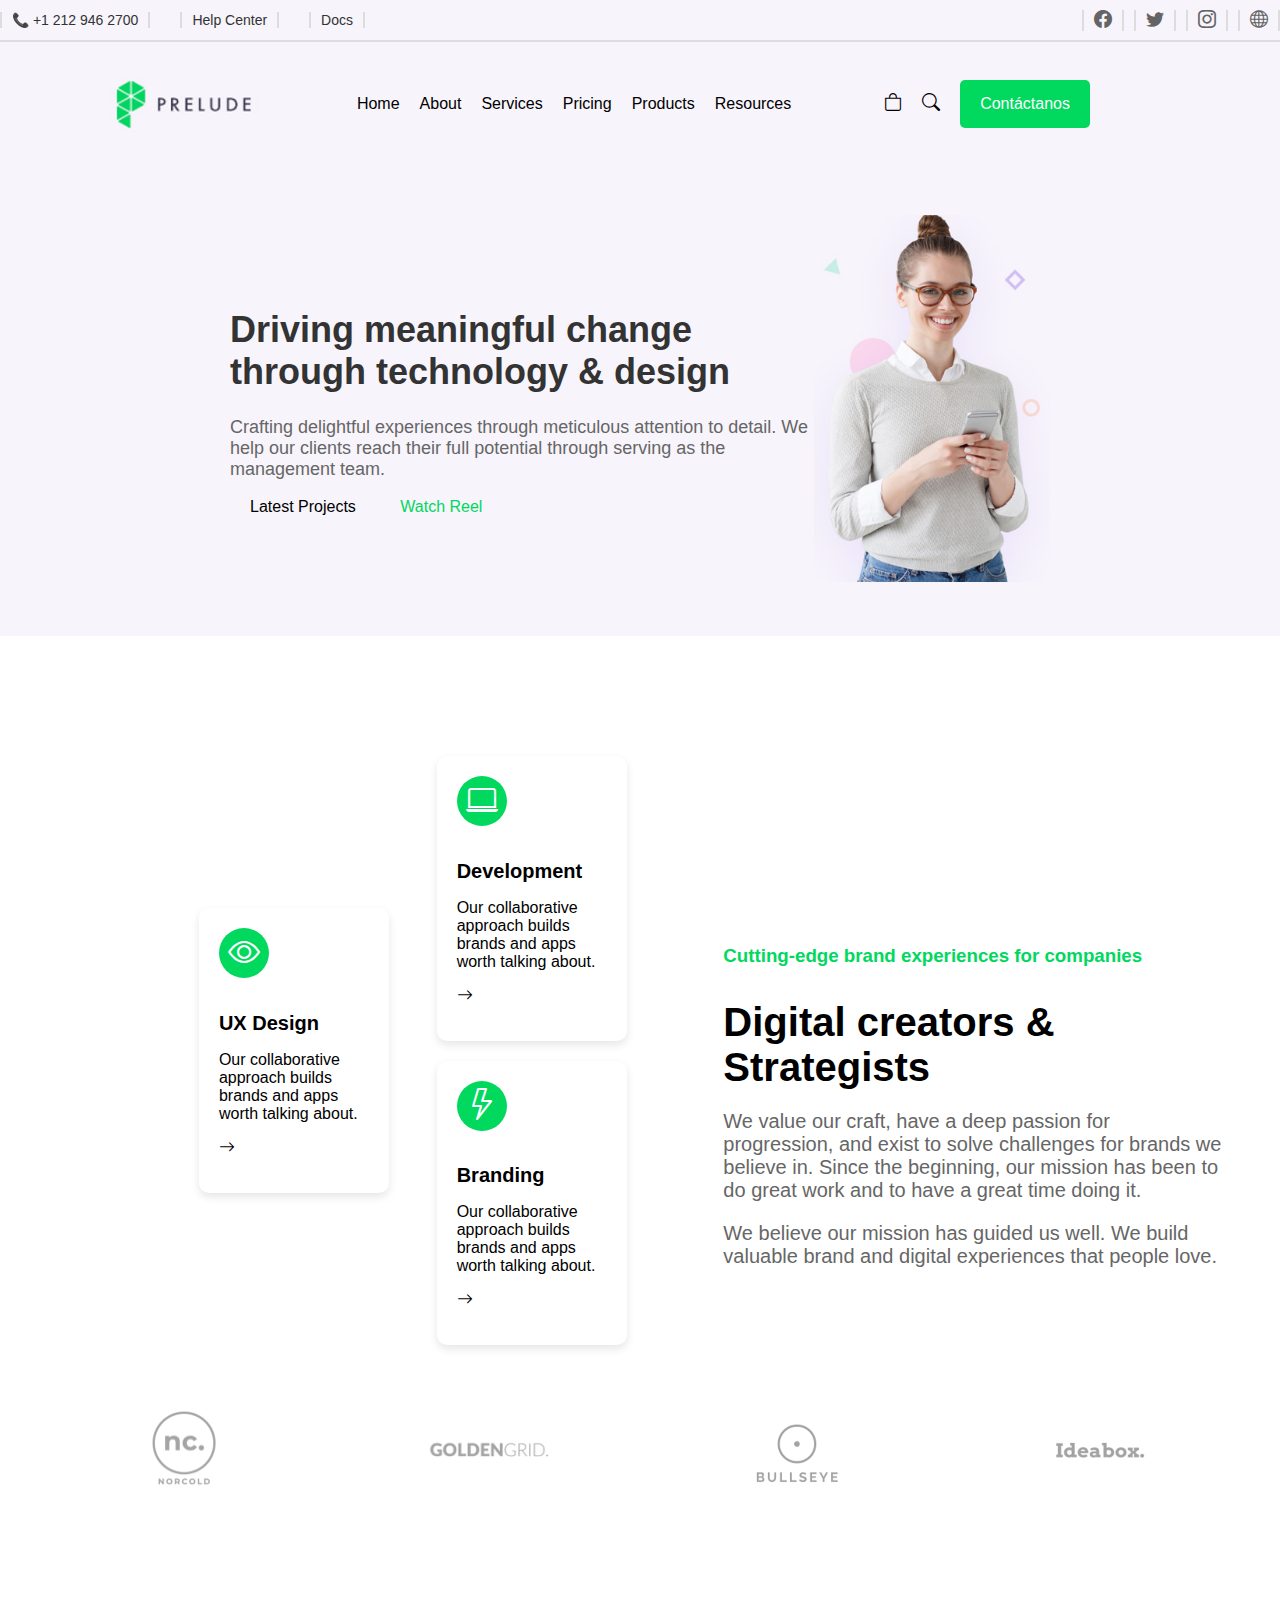
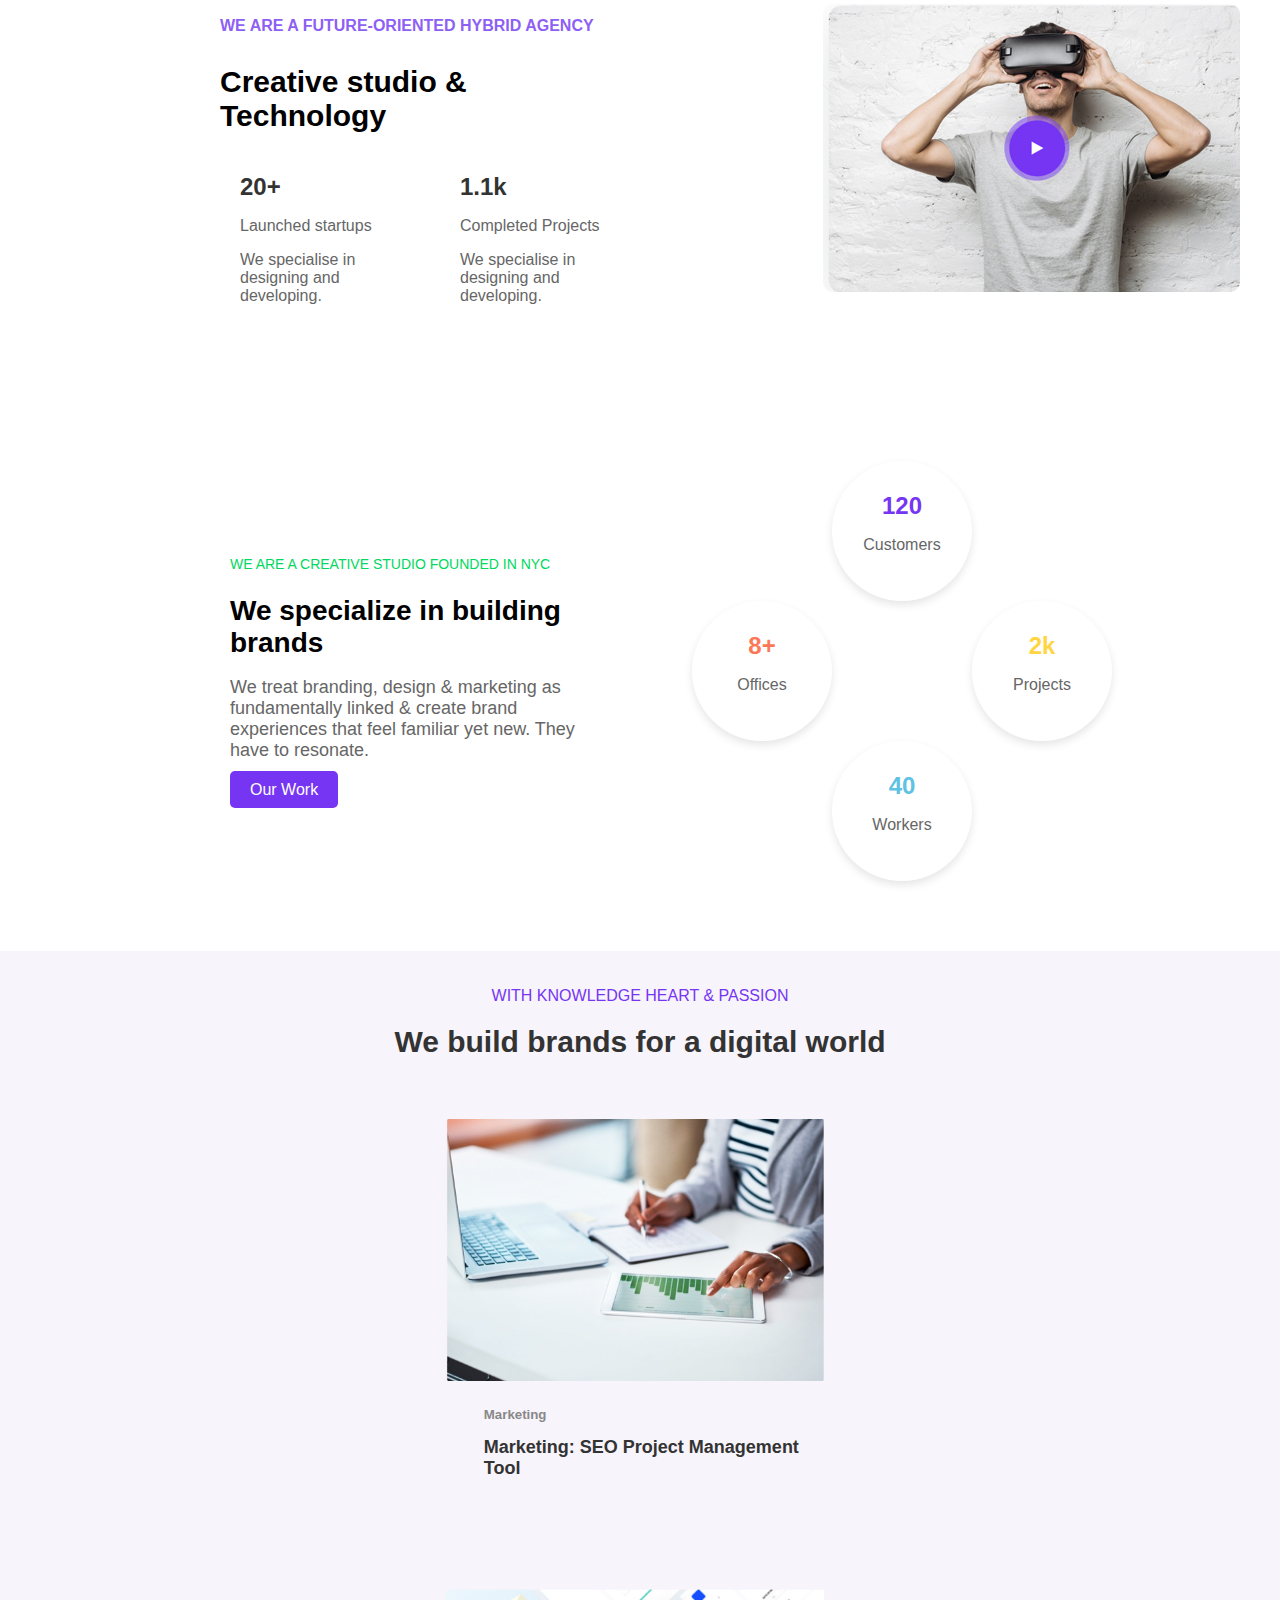
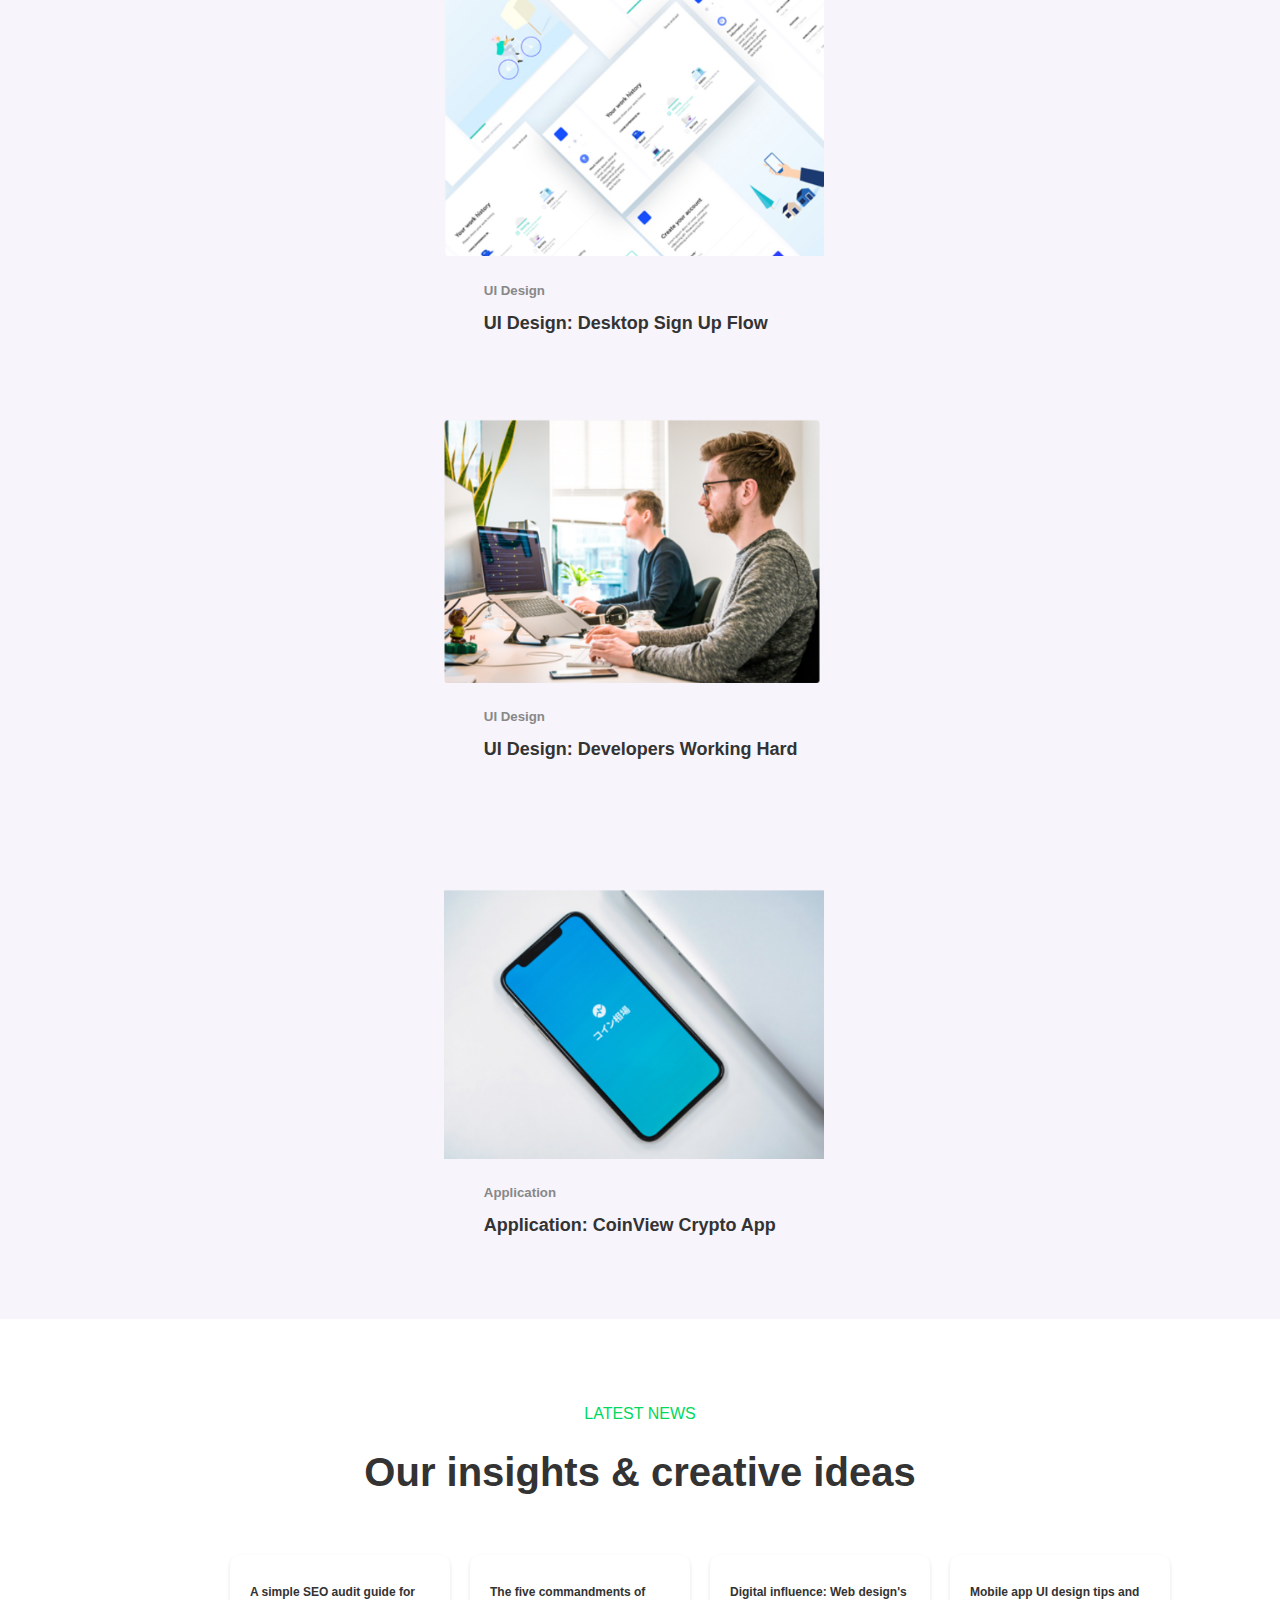
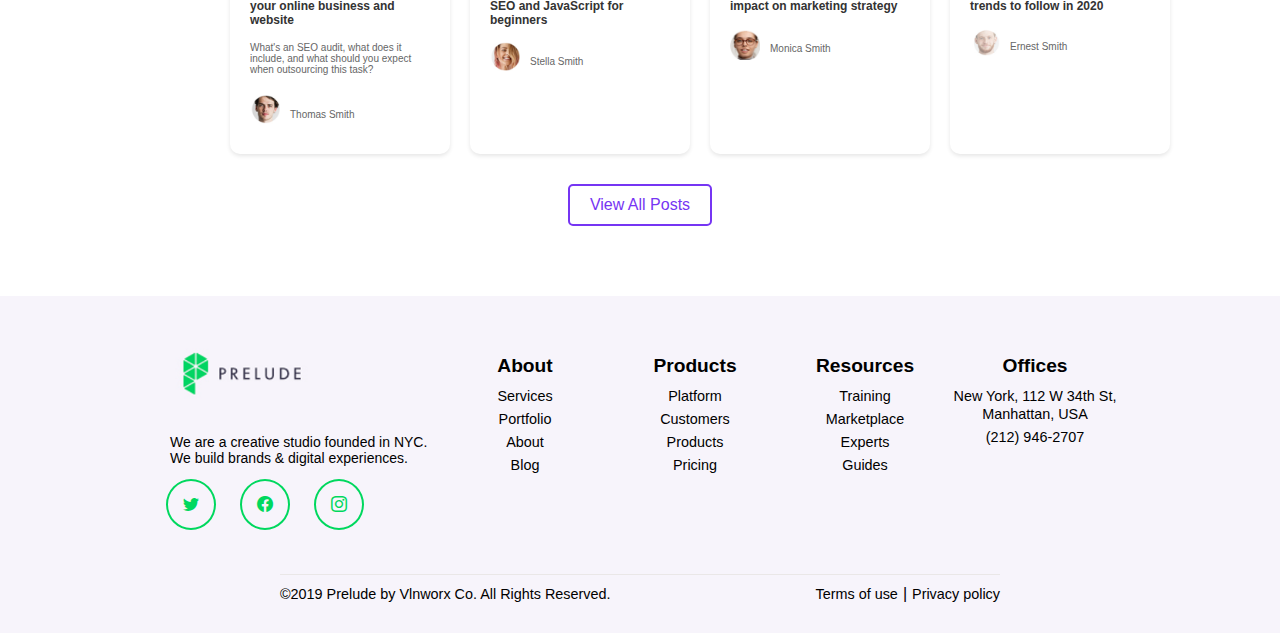
==== Proyecto/index.html @ 0340517c "nbv" ====
<!DOCTYPE html>
<html lang="en">
  <head>
    <meta charset="UTF-8" />
    <meta name="viewport" content="width=device-width, initial-scale=1.0" />
    <title>Document</title>
    <link
      rel="stylesheet"
      href="https://cdn.jsdelivr.net/npm/bootstrap-icons/font/bootstrap-icons.css"
    />
    <link rel="stylesheet" href="styles.css" />
  </head>
  <body>
    <header>
      <section class="top-bar">
        <nav class="contact-info">
          <p>📞 +1 212 946 2700</p>
          <a href="#help-center">Help Center</a>
          <a href="#docs">Docs</a>
        </nav>
        <nav class="social-icons">
          <i class="bi bi-facebook"></i>
          <i class="bi bi-twitter"></i>
          <i class="bi bi-instagram"></i>
          <i class="bi bi-globe"></i>
        </nav>
      </section>
      <div class="main-header">
        <div class="logo">
          <img src="image/logo.png" alt="Logotipo de la empresa" />
        </div>
        <nav>
          <ul>
            <li><a href="#inicio">Home</a></li>
            <li><a href="#sobre-nosotros">About</a></li>
            <li><a href="#servicios">Services</a></li>
            <li><a href="#precios">Pricing</a></li>
            <li><a href="#productos">Products</a></li>
            <li><a href="#recursos">Resources</a></li>
          </ul>
        </nav>
        <div class="extras">
          <i class="bi bi-list"></i>
          <i class="bi bi-bag"></i>
          <i class="bi bi-search"></i>
          <a href="#contacto" class="btn">Contáctanos</a>
        </div>
      </div>
    </header>
    <main>
      <section id="hero">
        <article class="hero-content">
          <h1>Driving meaningful change through technology & design</h1>
          <p>
            Crafting delightful experiences through meticulous attention to
            detail. We help our clients reach their full potential through
            serving as the management team.
          </p>
          <div class="hero-buttons">
            <a href="#latest-projects" class="btn">Latest Projects</a>
            <a href="#watch-reel" class="btn btn-green">Watch Reel</a>
          </div>
        </article>
        <div class="hero-image">
          <img src="image/chica.png" alt="Persona con smartphone" />
        </div>
      </section>

      <section id="services" class="services-section">
        <div class="services-grid">
          <article class="service-card">
            <div class="icon"><i class="bi bi-eye"></i></div>
            <h5>UX Design</h5>
            <p>
              Our collaborative approach builds brands and apps worth talking
              about.
            </p>
            <p><i class="bi bi-arrow-right"></i></p>
          </article>

          <article class="service-card">
            <div class="icon"><i class="bi bi-laptop"></i></div>
            <h5>Development</h5>
            <p>
              Our collaborative approach builds brands and apps worth talking
              about.
            </p>
            <p><i class="bi bi-arrow-right"></i></p>
          </article>

          <article class="service-card">
            <div class="icon"><i class="bi bi-lightning"></i></div>
            <h5>Branding</h5>
            <p>
              Our collaborative approach builds brands and apps worth talking
              about.
            </p>
            <p><i class="bi bi-arrow-right"></i></p>
          </article>

          <article class="services-description">
            <h3>Cutting-edge brand experiences for companies</h3>
            <h2>Digital creators & Strategists</h2>
            <p>
              We value our craft, have a deep passion for progression, and exist
              to solve challenges for brands we believe in. Since the beginning,
              our mission has been to do great work and to have a great time
              doing it.
            </p>
            <p>
              We believe our mission has guided us well. We build valuable brand
              and digital experiences that people love.
            </p>
          </article>
        </div>
      </section>

      <section id="sponsors-section">
        <div class="sponsors-grid">
          <figure>
            <img src="image/sponsor/sponsor1.png" alt="sponsor1" />
          </figure>
          <figure>
            <img src="image/sponsor/sponsor2.png" alt="sponsor2" />
          </figure>
          <figure>
            <img src="image/sponsor/sponsor3.png" alt="sponsor3" />
          </figure>
          <figure>
            <img src="image/sponsor/sponsor4.png" alt="sponsor4" />
          </figure>
        </div>
      </section>

      <section id="achievements">
        <div class="achievements-container">
          <div class="text-content">
            <h2>WE ARE A FUTURE-ORIENTED HYBRID AGENCY</h2>
            <h3>Creative studio & Technology</h3>
            <div class="stats">
              <div class="stat">
                <strong>20+</strong>
                <p>Launched startups</p>
                <p>We specialise in designing and developing.</p>
              </div>
              <div class="stat">
                <strong>1.1k</strong>
                <p>Completed Projects</p>
                <p>We specialise in designing and developing.</p>
              </div>
            </div>
          </div>
          <div class="image-content">
            <img
              src="image/personavr.png"
              alt="Persona con casco de realidad virtual"
            />
          </div>
        </div>
      </section>

      <section id="about">
        <div class="about-container">
          <div class="text-section">
            <p>WE ARE A CREATIVE STUDIO FOUNDED IN NYC</p>
            <h2>We specialize in building brands</h2>
            <p>
              We treat branding, design & marketing as fundamentally linked &
              create brand experiences that feel familiar yet new. They have to
              resonate.
            </p>
            <a href="#our-work" class="btn">Our Work</a>
          </div>
          <div class="stats-section">
            <div class="stat">
              <strong>120</strong>
              <p>Customers</p>
            </div>
            <div class="stat">
              <strong>8+</strong>
              <p>Offices</p>
            </div>
            <div class="stat">
              <strong>2k</strong>
              <p>Projects</p>
            </div>
            <div class="stat">
              <strong>40</strong>
              <p>Workers</p>
            </div>
          </div>
        </div>
      </section>

      <section id="digital-brands">
        <p>WITH KNOWLEDGE HEART & PASSION</p>
        <h1>We build brands for a digital world</h1>
        <div class="projects">
          <article class="project">
            <img
              src="image/dbrand/image1.png"
              alt="SEO Project Management Tool"
            />
            <h5>Marketing</h5>
            <h2>Marketing: SEO Project Management Tool</h2>
          </article>
          <article class="project">
            <img src="image/dbrand/image2.png" alt="Desktop Sign Up Flow" />
            <h5>UI Design</h5>
            <h2>UI Design: Desktop Sign Up Flow</h2>
          </article>
          <article class="project">
            <img src="image/dbrand/image3.png" alt="Developers Working Hard" />
            <h5>UI Design</h5>
            <h2>UI Design: Developers Working Hard</h2>
          </article>
          <article class="project">
            <img src="image/dbrand/image4.png" alt="CoinView Crypto App" />
            <h5>Application</h5>
            <h2>Application: CoinView Crypto App</h2>
          </article>
        </div>
      </section>

      <section id="insights">
        <p>LATEST NEWS</p>
        <h1>Our insights & creative ideas</h1>
        <div class="blog-posts">
          <div class="blog-post">
            <h2>
              A simple SEO audit guide for your online business and website
            </h2>
            <p>
              What's an SEO audit, what does it include, and what should you
              expect when outsourcing this task?
            </p>
            <div class="author-info">
              <img
                src="image/insights/image1.png"
                alt="Author Image"
                class="author-img"
              />
              <p>Thomas Smith</p>
            </div>
          </div>
          <div class="blog-post">
            <h2>The five commandments of SEO and JavaScript for beginners</h2>
            <div class="author-info">
              <img
                src="image/insights/image2.png"
                alt="Author Image"
                class="author-img"
              />
              <p>Stella Smith</p>
            </div>
          </div>
          <div class="blog-post">
            <h2>
              Digital influence: Web design's impact on marketing strategy
            </h2>
            <div class="author-info">
              <img
                src="image/insights/image3.png"
                alt="Author Image"
                class="author-img"
              />
              <p>Monica Smith</p>
            </div>
          </div>
          <div class="blog-post">
            <h2>Mobile app UI design tips and trends to follow in 2020</h2>
            <div class="author-info">
              <img
                src="image/insights/image4.png"
                alt="Author Image"
                class="author-img"
              />
              <p>Ernest Smith</p>
            </div>
          </div>
        </div>
        <a href="#all-posts" class="btn">View All Posts</a>
      </section>
    </main>

    <footer>
      <div class="footer-container">
        <div class="footer-logo">
          <img src="image/logo.png" alt="Logo" />
          <p>
            We are a creative studio founded in NYC. We build brands & digital
            experiences.
          </p>
          <div class="footer-social">
            <a href="#"><i class="bi bi-twitter"></i></a>
            <a href="#"><i class="bi bi-facebook"></i></a>
            <a href="#"><i class="bi bi-instagram"></i></a>
          </div>
        </div>
        <div class="footer-links">
          <div class="footer-column">
            <h3>About</h3>
            <ul>
              <li><a href="#">Services</a></li>
              <li><a href="#">Portfolio</a></li>
              <li><a href="#">About</a></li>
              <li><a href="#">Blog</a></li>
            </ul>
          </div>
          <div class="footer-column">
            <h3>Products</h3>
            <ul>
              <li><a href="#">Platform</a></li>
              <li><a href="#">Customers</a></li>
              <li><a href="#">Products</a></li>
              <li><a href="#">Pricing</a></li>
            </ul>
          </div>
          <div class="footer-column">
            <h3>Resources</h3>
            <ul>
              <li><a href="#">Training</a></li>
              <li><a href="#">Marketplace</a></li>
              <li><a href="#">Experts</a></li>
              <li><a href="#">Guides</a></li>
            </ul>
          </div>
          <div class="footer-column">
            <h3>Offices</h3>
            <ul>
              <li><a href="#">New York, 112 W 34th St, Manhattan, USA</a></li>
              <li><a href="tel:+12129462707">(212) 946-2707</a></li>
            </ul>
          </div>
        </div>
      </div>
      <div class="footer-note">
        <div class="footer-copyright">
          <p>©2019 Prelude by Vlnworx Co. All Rights Reserved.</p>
        </div>
        <div class="footer-links">
          <a href="#">Terms of use</a> | <a href="#">Privacy policy</a>
        </div>
      </div>
    </footer>
  </body>
</html>
---- Proyecto/styles.css ----
/* Ordenador */
@media only screen and (width >= 1062px) {
  body {
    font-family: Arial, sans-serif;
    margin: 0;
    padding: 0;
    box-sizing: border-box;
  }

  .top-bar {
    display: flex;
    justify-content: space-between;
    align-items: center;
    background-color: #f7f4fb;
    padding: 10px 0;
    border-bottom: 2px solid #ddd;
    height: 20px;
  }

  .top-bar .contact-info {
    display: flex;
    align-items: center;
    text-align: center;
    gap: 30px;
  }

  nav ul li a {
    color: black;
    text-decoration: none;
    font-size: 16px;
    transition: color 0.3s;
  }

  .footer-social a {
    margin: 0 10px;
    color: #00d85e;
    border-radius: 50%;
    border: #00d85e solid 2px;
    padding: 15px;
    width: 15px;
    height: 15px;
  }

  .footer-column ul li a {
    color: #000;
    text-decoration: none;
    font-size: 0.9rem;
    transition: color 0.3s;
  }

  nav ul li a:hover {
    color: #00d85e;
  }

  .hero-content p {
    font-size: 18px;
    color: #666;
  }

  .services-description p {
    font-size: 20px;
    color: #666;
    margin-bottom: 20px;
  }

  .project p {
    margin-top: 15px;
    font-size: 1rem;
    color: #666;
  }

  .footer-logo p {
    max-width: 300px;
    margin-left: 130px;
    font-size: 14px;
    text-align: left;
  }

  .footer-copyright p {
    margin: 0;
    font-size: 0.9rem;
  }

  .top-bar .contact-info p,
  .top-bar .contact-info a {
    font-size: 14px;
    color: #333;
    border-left: 2px solid #ddd;
    border-right: 2px solid #ddd;
    padding: 0 10px;
    text-decoration: none;
    margin: 0;
  }

  .top-bar nav.social-icons {
    display: flex;
    align-items: center;
    text-align: center;
  }

  .main-header .extras i {
    font-size: 18px;
    color: black;
    cursor: pointer;
    transition: color 0.3s;
  }

  .top-bar nav.social-icons i {
    margin-left: 10px;
    font-size: 18px;
    color: #656464;
    border-left: 2px solid #ddd;
    border-right: 2px solid #ddd;
    padding: 0 10px;
  }

  .hero-buttons .btn {
    color: black;
    padding: 10px 20px;
    text-decoration: none;
    background: none;
    border-radius: 5px;
  }

  .hero-buttons .btn:hover {
    background: none;
    color: #017b35;
  }

  .main-header {
    display: flex;
    justify-content: space-between;
    align-items: center;
    background-color: #f7f4fb;
    padding: 20px 10px;
  }

  .main-header .logo {
    flex-shrink: 0;
  }

  figure img {
    max-width: 50%;
    height: auto;
    border-radius: 10px;
  }

  .hero-image img {
    max-width: 100%;
    height: auto;
  }

  .project img {
    max-width: 100%;
    height: auto;
  }

  .blog-post img {
    max-width: 100%;
    height: auto;
    border-radius: 10px;
    margin-bottom: 10px;
  }

  .footer-logo img {
    max-width: 150px;
    margin-bottom: 10px;
  }

  .footer-social img {
    width: 30px;
    height: 30px;
  }

  .main-header .logo img {
    margin-left: 40%;
    max-width: 80%;
    min-width: 30%;
    height: auto;
    margin-right: 20px;
  }

  .main-header nav {
    flex: 1;
    display: flex;
    justify-content: center;
  }

  .footer-column ul {
    list-style: none;
    padding: 0;
    margin: 0;
  }

  .main-header nav ul {
    display: flex;
    list-style: none;
    gap: 20px;
  }

  .main-header .extras {
    display: flex;
    align-items: center;
    gap: 20px;
    margin-right: 180px;
  }

  .main-header .extras i:hover {
    color: #00d85e;
  }

  .main-header .extras i:nth-child(1) {
    display: none;
  }

  .main-header .extras .btn {
    background-color: #00d85e;
    color: white;
    text-decoration: none;
    padding: 15px 20px;
    border-radius: 5px;
    margin: auto;
    font-size: 16px;
    transition: background-color 0.3s;
  }

  .about-container .text-section .btn {
    background-color: #7635f3;
    color: white;
    padding: 10px 20px;
    margin-top: 100px;
    text-decoration: none;
    border-radius: 5px;
    transition: background-color 0.3s;
  }

  .main-header .extras .btn:hover {
    background-color: #017b35;
  }

  #hero {
    display: flex;
    justify-content: space-between;
    align-items: center;
    padding: 50px;
    background-color: #f7f4fb;
  }

  .hero-content {
    max-width: 50%;
    margin-left: 180px;
  }

  .hero-content h1 {
    font-size: 36px;
    color: #333;
  }

  .hero-buttons .btn-green {
    color: #00d85e;
  }

  .hero-image {
    max-width: 50%;
    min-width: 20%;
    text-align: center;
    margin-right: 180px;
  }

  .services-grid {
    display: grid;
    grid-template-columns: 1fr 1fr 1fr;
    grid-template-rows: auto auto;
    gap: 20px 10px;
    padding: 20px;
    margin-top: 100px;
  }

  .services-grid .service-card {
    background-color: white;
    padding: 20px;
    border-radius: 10px;
    box-shadow: 0 4px 8px rgb(0 0 0 / 10%);
    max-width: 150px;
    width: 100%;
    margin: auto;
  }

  .service-card .icon {
    width: 50px;
    height: 50px;
    font-size: 2em;
    margin-bottom: 15px;
    color: #fff;
    background-color: #00d85e;
    border-radius: 50%;
    display: flex;
    justify-content: center;
    align-items: center;
  }

  .service-card:nth-child(1) {
    grid-column: 1;
    grid-row: 1 / 3;
    align-self: center;
    margin-left: 44%;
  }

  .service-card:nth-child(2) {
    grid-column: 2;
    grid-row: 1;
    margin-right: 60%;
  }

  .service-card:nth-child(3) {
    grid-column: 2;
    grid-row: 2;
    margin-right: 60%;
  }

  .service-card h5 {
    font-size: 20px;
    margin-bottom: 10px;
  }

  .services-description {
    grid-column: 3;
    grid-row: 1 / 3;
    padding: 20px;
    background-color: #fff;
    max-width: 500px;
    margin-top: 150px;
    margin-left: -150px;
  }

  .services-description h2,
  .services-description h3 {
    margin-bottom: 20px;
  }

  .services-description h3 {
    color: #00d85e;
  }

  .services-description h2 {
    font-size: 40px;
  }

  .sponsors-section {
    background-color: #f7f4fb;
    padding: 50px 0;
  }

  .sponsors-grid {
    display: grid;
    grid-template-columns: 1fr 1fr 1fr 1fr;
    gap: 20px;
    place-items: center center;
    padding: 20px;
    max-width: 1200px;
    margin: 0 auto;
  }

  figure {
    text-align: center;
    margin: 20px auto;
  }

  #achievements {
    padding: 50px 20px;
    background-color: #fff;
    border-radius: 10px;
    margin: 20px 0;
  }

  .achievements-container {
    display: flex;
    justify-content: space-between;
    max-width: 1200px;
    margin: 0 auto;
  }

  .achievements-container .text-content {
    max-width: 35%;
    margin-left: 180px;
  }

  .project h2 {
    font-size: 18px;
    text-align: left;
    margin-bottom: 15px;
    color: #333;
    margin-left: 40px;
  }

  .blog-post h2 {
    font-size: 12px;
    margin-bottom: 5px;
    text-align: left;
    color: #333;
  }

  .achievements-container .text-content h2 {
    font-size: 16px;
    color: #8e5ff4;
    margin-bottom: 10px;
  }

  .footer-column h3 {
    margin-bottom: 10px;
    font-size: 1.2rem;
  }

  .achievements-container .text-content h3 {
    font-size: 30px;
    color: #000;
    margin-bottom: 20px;
  }

  .achievements-container .stats {
    display: flex;
    gap: 20px;
  }

  .achievements-container .stat {
    padding: 20px;
    border-radius: 10px;
  }

  .achievements-container .stat strong {
    display: block;
    font-size: 24px;
    color: #333;
    margin-bottom: 10px;
  }

  .achievements-container .stat p {
    font-size: 16px;
    color: #666;
  }

  .achievements-container .image-content {
    max-width: 40%;
  }

  .achievements-container .image-content img {
    width: 100%;
    height: auto;
    border-radius: 10px;
  }

  .about-container {
    display: flex;
    justify-content: space-between;
    align-items: center;
    padding: 50px;
    background-color: #fff;
    max-width: 1200px;
    margin: 20px auto;
  }

  .about-container .text-section {
    max-width: 360px;
    margin-left: 180px;
  }

  .about-container .text-section h2 {
    font-size: 28px;
    margin-bottom: 10px;
  }

  .about-container .text-section p {
    font-size: 18px;
    color: #666;
    margin-bottom: 20px;
  }

  .about-container .stat p {
    font-size: 16px;
    color: #666;
  }

  .about-container .text-section p:first-child {
    font-size: 14px;
    color: #00d85e;
  }

  .about-container .text-section .btn:hover {
    background-color: #017b35;
  }

  .about-container .stats-section {
    display: grid;
    grid-template-columns: 1fr 1fr 1fr;
    grid-template-rows: auto auto auto;
    margin-right: 10%;
  }

  .about-container .stat {
    text-align: center;
    border-radius: 50%;
    box-shadow: 0 4px 8px rgb(0 0 0 / 10%);
    padding: 20px;
    width: 100px;
    height: 100px;
    display: flex;
    flex-direction: column;
    justify-content: center;
    align-items: center;
    margin: auto;
    background-color: white;
  }

  .about-container .stat strong {
    display: block;
    font-size: 24px;
  }

  .about-container .stats-section .stat:nth-child(1) {
    grid-column: 2;
    grid-row: 1;
    align-self: center;
  }

  .about-container .stats-section .stat:nth-child(1) strong {
    color: #7635f3;
  }

  .about-container .stats-section .stat:nth-child(2) {
    grid-column: 1;
    grid-row: 2;
    align-self: center;
  }

  .about-container .stats-section .stat:nth-child(2) strong {
    color: #fe7757;
  }

  .about-container .stats-section .stat:nth-child(3) {
    grid-column: 3;
    grid-row: 2;
    align-self: center;
  }

  .about-container .stats-section .stat:nth-child(3) strong {
    color: #ffd541;
  }

  .about-container .stats-section .stat:nth-child(4) {
    grid-column: 2;
    grid-row: 3;
    align-self: center;
  }

  .about-container .stats-section .stat:nth-child(4) strong {
    color: #5ec2e4;
  }

  #digital-brands {
    padding: 20px;
    background-color: #f7f4fb;
    text-align: center;
  }

  #digital-brands p {
    color: #7635f3;
    margin-bottom: 10px;
    text-align: center;
  }

  #digital-brands h1 {
    text-align: center;
    font-size: 30px;
    margin-bottom: 40px;
    color: #333;
  }

  .projects {
    display: flex;
    flex-wrap: wrap;
    justify-content: center;
    margin-left: 16%;
    margin-right: 17%;
  }

  .project {
    width: 380px;
    height: 380px;
    max-width: 500px;
    text-align: center;
    padding: 20px;
    border-radius: 10px;
    margin-bottom: 10px;
  }

  .project:nth-child(even) {
    margin-top: 40px;
  }

  .project h5 {
    margin-bottom: 15px;
    color: #888;
    text-align: left;
    margin-left: 40px;
  }

  #insights {
    max-width: 1200px;
    margin: 50px auto;
    padding: 20px;
    background-color: #fff;
    text-align: center;
  }

  #insights h1 {
    text-align: center;
    font-size: 2.5rem;
    margin-bottom: 40px;
    color: #333;
  }

  #insights p {
    text-align: center;
    color: #00d85e;
  }

  #insights .blog-posts {
    display: flex;
    flex-flow: row nowrap;
    justify-content: center;
    margin-left: 120px;
  }

  .blog-post {
    display: flex;
    flex-direction: column;
    align-items: center;
    width: 180px;
    height: auto;
    margin: 20px 10px 10px;
    padding: 20px;
    border-radius: 10px;
    box-shadow: 0 2px 4px rgb(0 0 0 / 10%);
  }

  .author-info {
    display: flex;
    align-items: center;
    margin-top: 10px;
    width: 100%;
  }

  .author-img {
    width: 30px;
    height: 30px;
    border-radius: 50%;
    margin-right: 10px;
  }

  #insights .blog-posts .blog-post p {
    font-size: 10px;
    text-align: left;
    color: #666;
  }

  #insights .btn {
    display: inline-block;
    margin-top: 20px;
    padding: 10px 20px;
    background-color: white;
    border: #7635f3 solid 2px;
    color: #7635f3;
    text-decoration: none;
    border-radius: 5px;
    transition: background-color 0.3s;
  }

  #insights .btn:hover {
    background-color: #5217d2;
    color: #fff;
  }

  footer {
    background-color: #f7f4fb;
    padding: 20px 0;
    color: #000;
  }

  .footer-container {
    display: flex;
    flex-wrap: wrap;
    justify-content: space-around;
    max-width: 1200px;
    margin: 0 auto;
    padding: 20px;
  }

  .footer-logo {
    flex: 1;
    text-align: center;
    margin-bottom: 20px;
  }

  .footer-social {
    text-align: center;
    margin-bottom: 20px;
    margin-top: 30px;
    margin-left: 50px;
  }

  .footer-social a:hover {
    color: #fff;
    background-color: #00d85e;
    border: #00d85e solid 2px;
  }

  .footer-container .footer-links {
    display: flex;
    justify-content: space-around;
    flex: 2;
    margin-bottom: 20px;
  }

  .footer-column {
    flex: 1;
    text-align: center;
  }

  .footer-column ul li {
    margin-bottom: 5px;
  }

  .footer-note .footer-links a {
    color: #000;
    text-decoration: none;
    font-size: 0.9rem;
    transition: color 0.3s;
  }

  .footer-column ul li a:hover {
    color: #00d85e;
  }

  .footer-column:nth-child(4) {
    margin-right: 120px;
  }

  .footer-note {
    display: flex;
    justify-content: space-between;
    margin-left: 280px;
    margin-right: 280px;
    align-items: center;
    padding: 10px 0;
    border-top: 1px solid #eae7e7;
    max-width: 1200px;
  }

  .footer-copyright {
    text-align: left;
  }

  .footer-note .footer-links {
    display: flex;
    align-items: center;
    text-align: right;
    gap: 5px;
    margin: 0;
    padding: 0;
  }

  .footer-note .footer-links a:hover {
    color: #ccc;
  }
}

/* Tablets */
@media only screen and (width >= 768px) and (width <= 1062px) {
  body {
    font-family: Arial, sans-serif;
    margin: 0;
    padding: 0;
    box-sizing: border-box;
  }

  .top-bar {
    display: flex;
    justify-content: space-between;
    align-items: center;
    background-color: #f7f4fb;
    padding: 10px 0;
    border-bottom: 2px solid #ddd;
    width: 100%;
    box-sizing: border-box;
    margin: 0;
  }

  .top-bar .contact-info {
    display: flex;
    align-items: center;
    text-align: center;
    gap: 10px;
  }

  nav ul li a {
    color: black;
    text-decoration: none;
    font-size: 16px;
    transition: color 0.3s;
  }

  .footer-social a {
    margin: 0 10px;
    color: #00d85e;
    border-radius: 50%;
    border: #00d85e solid 2px;
    padding: 15px;
    width: 15px;
    height: 15px;
  }

  .footer-column ul li a {
    color: #000;
    text-decoration: none;
    font-size: 0.9rem;
    transition: color 0.3s;
  }

  nav ul li a:hover {
    color: #00d85e;
  }

  .hero-content p {
    font-size: 13px;
    color: #666;
  }

  .services-description p {
    font-size: 18px;
    color: #666;
    margin-bottom: 20px;
  }

  .project p {
    margin-top: 15px;
    font-size: 1rem;
    color: #666;
  }

  .footer-logo p {
    font-size: 14px;
    text-align: center;
    max-width: 300px;
    margin-left: 34%;
    margin-bottom: 10px;
  }

  .footer-copyright p {
    margin: 0;
    font-size: 0.9rem;
  }

  .top-bar .contact-info p,
  .top-bar .contact-info a {
    font-size: 14px;
    color: #333;
    border-left: 2px solid #ddd;
    border-right: 2px solid #ddd;
    padding: 0 10px;
    text-decoration: none;
    margin: 0;
  }

  .top-bar nav.social-icons {
    display: flex;
    align-items: center;
    text-align: center;
  }

  .main-header .extras i {
    font-size: 18px;
    color: black;
    cursor: pointer;
    transition: color 0.3s;
  }

  .top-bar nav.social-icons i {
    margin-left: 3%;
    font-size: 18px;
    color: #656464;
    border-left: 2px solid #ddd;
    border-right: 2px solid #ddd;
    padding: 0 10px;
  }

  .hero-buttons .btn {
    color: black;
    font-size: 14px;
    padding: 10px 20px;
    text-decoration: none;
    background: none;
    border-radius: 5px;
  }

  .hero-buttons .btn:hover {
    background: none;
    color: #017b35;
  }

  .main-header {
    display: flex;
    justify-content: space-around;
    align-items: center;
    background-color: #f7f4fb;
    padding: 20px 10px;
    box-sizing: border-box;
    margin: 0;
    position: relative;
  }

  .main-header .logo {
    visibility: hidden;
    display: none;
  }

  nav {
    flex: 1;
    display: flex;
    justify-content: center;
  }

  nav ul {
    display: flex;
    list-style: none;
    gap: 20px;
  }

  .main-header .extras {
    display: flex;
    align-items: center;
    gap: 20px;
    margin-right: 180px;
    margin-left: 20px;
  }

  .main-header .extras i:hover {
    color: #00d85e;
  }

  .main-header .extras i:nth-child(1) {
    display: none;
  }

  .main-header .extras .btn {
    background-color: #00d85e;
    color: white;
    text-decoration: none;
    padding: 15px 20px;
    border-radius: 5px;
    margin: auto;
    font-size: 16px;
    transition: background-color 0.3s;
  }

  .about-container .text-section .btn {
    background-color: #7635f3;
    color: white;
    padding: 10px 20px;
    margin-top: 100px;
    text-decoration: none;
    border-radius: 5px;
    transition: background-color 0.3s;
  }

  .main-header .extras .btn:hover {
    background-color: #017b35;
  }

  #hero {
    display: flex;
    justify-content: space-between;
    align-items: center;
    padding-top: 10%;
    padding-bottom: 10%;
    background-color: #f7f4fb;
    height: 100%;
  }

  .hero-content {
    max-width: 50%;
    width: 100vw;
    margin-left: 11%;
    box-sizing: border-box;
    position: relative;
  }

  .hero-content h1 {
    font-size: 30px;
    color: #333;
  }

  .hero-buttons .btn-green {
    color: #00d85e;
  }

  .hero-image {
    max-width: 50%;
    min-width: 30%;
    text-align: center;
    margin-right: 120px;
  }

  figure img {
    max-width: 50%;
    height: auto;
    border-radius: 10px;
  }

  .hero-image img {
    max-width: 80%;
    height: auto;
    display: block;
  }

  .services-grid {
    display: grid;
    grid-template-areas:
      "description description description"
      "card1 card2 card3";
    align-items: center;
    padding: 20px;
    margin-top: 100px;
    flex-flow: row wrap;
    gap: 20px;
  }

  .service-card:nth-child(1) {
    grid-area: card1;
  }

  .service-card:nth-child(2) {
    grid-area: card2;
  }

  .service-card:nth-child(3) {
    grid-area: card3;
  }

  .services-grid .service-card {
    background-color: white;
    padding: 20px;
    border-radius: 10px;
    box-shadow: 0 4px 8px rgb(0 0 0 / 10%);
    max-width: 180px;
    width: 100%;
    margin: auto;
  }

  .service-card .icon {
    width: 50px;
    height: 50px;
    font-size: 2em;
    margin-bottom: 15px;
    color: #fff;
    background-color: #00d85e;
    border-radius: 50%;
    display: flex;
    justify-content: center;
    align-items: center;
  }

  .service-card h5 {
    font-size: 20px;
    margin-bottom: 10px;
  }

  .services-description {
    grid-area: description;
    padding: 20px;
    background-color: #fff;
    max-width: 500px;
    margin-left: 16%;
    margin-bottom: 2%;
  }

  .services-description h2,
  .services-description h3 {
    margin-bottom: 20px;
  }

  .services-description h3 {
    color: #00d85e;
  }

  .services-description h2 {
    font-size: 40px;
  }

  .sponsors-section {
    background-color: #f7f4fb;
    padding: 50px 0;
  }

  .sponsors-grid {
    display: grid;
    grid-template-columns: 1fr 1fr 1fr 1fr;
    gap: 20px;
    place-items: center center;
    padding: 20px;
    max-width: 1200px;
    margin: 0 auto;
  }

  figure {
    text-align: center;
    margin: 20px auto;
  }

  #achievements {
    padding: 50px 20px;
    background-color: #fff;
    border-radius: 10px;
    margin: 20px 0;
  }

  .achievements-container {
    display: flex;
    flex-direction: column;
    justify-content: center;
    align-items: center;
    max-width: 1200px;
    margin: 0 auto;
  }

  .achievements-container .text-content {
    max-width: 45%;
  }

  .project h2 {
    font-size: 18px;
    text-align: left;
    margin-bottom: 15px;
    color: #333;
    margin-left: 30px;
  }

  .blog-post h2 {
    font-size: 12px;
    margin-bottom: 5px;
    text-align: left;
    color: #333;
  }

  .achievements-container .text-content h2 {
    font-size: 16px;
    color: #8e5ff4;
    margin-bottom: 10px;
  }

  .footer-column h3 {
    margin-bottom: 10px;
    font-size: 1.2rem;
  }

  .achievements-container .text-content h3 {
    font-size: 30px;
    color: #000;
    margin-bottom: 20px;
  }

  .achievements-container .stats {
    display: flex;
    gap: 20px;
  }

  .achievements-container .stat {
    padding: 20px;
    border-radius: 10px;
  }

  .achievements-container .stat strong {
    display: block;
    font-size: 24px;
    color: #333;
    margin-bottom: 10px;
  }

  .achievements-container .stat p {
    font-size: 16px;
    color: #666;
  }

  .achievements-container .image-content {
    max-width: 40%;
  }

  .project img {
    max-width: 100%;
    height: auto;
  }

  .blog-post img {
    max-width: 100%;
    height: auto;
    border-radius: 10px;
    margin-bottom: 10px;
  }

  .footer-logo img {
    max-width: 350px;
  }

  .footer-social img {
    width: 30px;
    height: 30px;
  }

  .achievements-container .image-content img {
    width: 100%;
    height: auto;
    border-radius: 10px;
  }

  .about-container {
    display: flex;
    justify-content: space-between;
    align-items: center;
    flex-direction: column;
    padding: 50px 0 0 50px;
    background-color: #fff;
    max-width: 1200px;
    margin: 20px auto;
    text-align: center;
  }

  .about-container .text-section {
    max-width: 450px;
  }

  .about-container .text-section h2 {
    font-size: 28px;
    margin-bottom: 10px;
  }

  .about-container .text-section p {
    font-size: 18px;
    color: #666;
    margin-bottom: 20px;
  }

  .about-container .stat p {
    font-size: 16px;
    color: #666;
  }

  .about-container .text-section p:first-child {
    font-size: 14px;
    color: #00d85e;
  }

  .about-container .text-section .btn:hover {
    background-color: #017b35;
  }

  .about-container .stats-section {
    display: grid;
    grid-template-columns: 1fr 1fr 1fr;
    grid-template-rows: auto auto auto;
    margin-top: 50px;
  }

  .about-container .stat {
    text-align: center;
    border-radius: 50%;
    box-shadow: 0 4px 8px rgb(0 0 0 / 10%);
    padding: 20px;
    width: 100px;
    height: 100px;
    display: flex;
    flex-direction: column;
    justify-content: center;
    align-items: center;
    margin: auto;
    background-color: white;
  }

  .about-container .stat strong {
    display: block;
    font-size: 24px;
  }

  .about-container .stats-section .stat:nth-child(1) {
    grid-column: 2;
    grid-row: 1;
    align-self: center;
  }

  .about-container .stats-section .stat:nth-child(1) strong {
    color: #7635f3;
  }

  .about-container .stats-section .stat:nth-child(2) {
    grid-column: 1;
    grid-row: 2;
    align-self: center;
  }

  .about-container .stats-section .stat:nth-child(2) strong {
    color: #fe7757;
  }

  .about-container .stats-section .stat:nth-child(3) {
    grid-column: 3;
    grid-row: 2;
    align-self: center;
  }

  .about-container .stats-section .stat:nth-child(3) strong {
    color: #ffd541;
  }

  .about-container .stats-section .stat:nth-child(4) {
    grid-column: 2;
    grid-row: 3;
    align-self: center;
  }

  .about-container .stats-section .stat:nth-child(4) strong {
    color: #5ec2e4;
  }

  #digital-brands {
    padding: 20px;
    background-color: #f7f4fb;
    text-align: center;
  }

  #digital-brands p {
    color: #7635f3;
    text-align: center;
  }

  #digital-brands h1 {
    font-size: 30px;
    color: #333;
    text-align: center;
  }

  .projects {
    display: flex;
    flex-wrap: wrap;
    justify-content: center;
  }

  .project {
    width: 380px;
    height: 380px;
    max-width: 500px;
    text-align: center;
    padding: 10px;
    border-radius: 10px;
    margin-bottom: 10px;
  }

  .project:nth-child(even) {
    margin-top: 40px;
  }

  .project h5 {
    margin-bottom: 15px;
    color: #888;
    text-align: left;
    margin-left: 20px;
  }

  #insights {
    max-width: 1200px;
    margin: 50px auto;
    padding: 20px;
    background-color: #fff;
    text-align: center;
  }

  #insights h1 {
    text-align: center;
    font-size: 2.5rem;
    margin-bottom: 40px;
    color: #333;
  }

  #insights p {
    text-align: center;
    color: #00d85e;
  }

  #insights .blog-posts {
    display: flex;
    flex-flow: row wrap;
    justify-content: center;
  }

  .blog-post {
    display: flex;
    flex-direction: column;
    align-items: center;
    width: 180px;
    height: auto;
    margin: 20px 10px 10px;
    padding: 20px;
    border-radius: 10px;
    box-shadow: 0 2px 4px rgb(0 0 0 / 10%);
  }

  .author-info {
    display: flex;
    align-items: center;
    margin-top: 10px;
    width: 100%;
  }

  .author-img {
    width: 30px;
    height: 30px;
    border-radius: 50%;
    margin-right: 10px;
  }

  #insights .blog-posts .blog-post p {
    font-size: 10px;
    text-align: left;
    color: #666;
  }

  #insights .btn {
    display: inline-block;
    margin-top: 20px;
    padding: 10px 20px;
    background-color: white;
    border: #7635f3 solid 2px;
    color: #7635f3;
    text-decoration: none;
    border-radius: 5px;
    transition: background-color 0.3s;
  }

  #insights .btn:hover {
    background-color: #5217d2;
    color: #fff;
  }

  footer {
    background-color: #f7f4fb;
    padding: 20px 0;
    color: #000;
  }

  .footer-container {
    display: flex;
    flex-flow: column wrap;
    justify-content: space-around;
    justify-content: center;
    max-width: 1200px;
    margin: 0 auto;
    padding: 20px;
  }

  .footer-logo {
    flex: 1;
    text-align: center;
    margin-bottom: 20px;
  }

  .footer-social {
    text-align: center;
    margin-bottom: 20px;
    margin-top: 30px;
  }

  .footer-social a:hover {
    color: #fff;
    background-color: #00d85e;
    border: #00d85e solid 2px;
  }

  .footer-container .footer-links {
    display: flex;
    justify-content: space-around;
    flex: 2;
    margin-bottom: 20px;
    margin-left: 19%;
  }

  .footer-column {
    flex: 1;
    text-align: center;
  }

  .footer-column ul {
    list-style: none;
    padding: 0;
    margin: 0;
  }

  .footer-column ul li {
    margin-bottom: 5px;
  }

  .footer-note .footer-links a {
    color: #000;
    text-decoration: none;
    font-size: 0.9rem;
    transition: color 0.3s;
  }

  .footer-column ul li a:hover {
    color: #00d85e;
  }

  .footer-column:nth-child(4) {
    margin-right: 120px;
  }

  .footer-note {
    display: flex;
    justify-content: space-between;
    margin-left: 110px;
    margin-right: 110px;
    align-items: center;
    padding: 10px 0;
    border-top: 1px solid #eae7e7;
    max-width: 1200px;
  }

  .footer-copyright {
    text-align: left;
  }

  .footer-note .footer-links {
    display: flex;
    align-items: center;
    text-align: right;
    gap: 5px;
    margin: 0;
    padding: 0;
  }

  .footer-note .footer-links a:hover {
    color: #ccc;
  }
}

/* Móvil */
@media only screen and (width >= 661px) and (width <= 768px) {
  body {
    font-family: Arial, sans-serif;
    margin: 0;
    padding: 0;
    box-sizing: border-box;
  }

  .top-bar {
    display: flex;
    justify-content: space-between;
    align-items: center;
    background-color: #f7f4fb;
    padding: 10px 0;
    border-bottom: 2px solid #ddd;
    width: 100%;
    box-sizing: border-box;
    margin: 0;
  }

  .top-bar .contact-info {
    display: flex;
    align-items: center;
    text-align: center;
    gap: 10px;
  }

  nav ul li a {
    color: black;
    text-decoration: none;
    font-size: 14px;
    transition: color 0.3s;
  }

  .footer-social a {
    margin: 0 10px;
    color: #00d85e;
    border-radius: 50%;
    border: #00d85e solid 2px;
    padding: 15px;
    width: 15px;
    height: 15px;
  }

  .footer-column ul li a {
    color: #000;
    text-decoration: none;
    font-size: 0.9rem;
    transition: color 0.3s;
  }

  nav ul li a:hover {
    color: #00d85e;
  }

  .hero-content p {
    font-size: 13px;
    color: #666;
  }

  .services-description p {
    font-size: 18px;
    color: #666;
    margin-bottom: 20px;
  }

  .project p {
    margin-top: 15px;
    font-size: 1rem;
    color: #666;
  }

  .footer-logo p {
    font-size: 14px;
    text-align: center;
    max-width: 300px;
    margin-left: 28%;
    margin-bottom: 10px;
  }

  .footer-copyright p {
    margin: 0;
    font-size: 0.9rem;
  }

  .top-bar .contact-info p,
  .top-bar .contact-info a {
    font-size: 14px;
    color: #333;
    border-left: 2px solid #ddd;
    border-right: 2px solid #ddd;
    padding: 0 10px;
    text-decoration: none;
    margin: 0;
  }

  .top-bar nav.social-icons {
    display: flex;
    align-items: center;
    text-align: center;
  }

  .main-header .extras i {
    font-size: 18px;
    color: black;
    cursor: pointer;
    transition: color 0.3s;
  }

  .top-bar nav.social-icons i {
    margin-left: 3%;
    font-size: 18px;
    color: #656464;
    border-left: 2px solid #ddd;
    border-right: 2px solid #ddd;
    padding: 0 10px;
  }

  .hero-buttons .btn {
    color: black;
    font-size: 14px;
    padding: 10px 20px;
    text-decoration: none;
    background: none;
    border-radius: 5px;
  }

  .hero-buttons .btn:hover {
    background: none;
    color: #017b35;
  }

  .main-header {
    display: flex;
    justify-content: space-around;
    align-items: center;
    flex-direction: row;
    background-color: #f7f4fb;
    padding: 20px 5px;
    box-sizing: border-box;
    margin: 0;
    position: relative;
  }

  .main-header .logo {
    visibility: hidden;
    display: none;
  }

  nav {
    flex: 1;
    display: flex;
    justify-content: center;
  }

  nav ul {
    display: flex;
    list-style: none;
    gap: 20px;
  }

  .main-header .extras {
    display: flex;
    align-items: center;
    gap: 20px;
    margin-right: 180px;
    margin-left: 20px;
  }

  .main-header .extras i:hover {
    color: #00d85e;
  }

  .main-header .extras i:nth-child(1) {
    display: none;
  }

  .main-header .extras .btn {
    background-color: #00d85e;
    color: white;
    text-decoration: none;
    padding: 15px;
    border-radius: 5px;
    margin: auto;
    font-size: 16px;
    transition: background-color 0.3s;
  }

  .about-container .text-section .btn {
    background-color: #7635f3;
    color: white;
    padding: 10px 20px;
    margin-top: 100px;
    text-decoration: none;
    border-radius: 5px;
    transition: background-color 0.3s;
  }

  .main-header .extras .btn:hover {
    background-color: #017b35;
  }

  #hero {
    display: flex;
    justify-content: space-between;
    align-items: center;
    padding-top: 10%;
    padding-bottom: 10%;
    background-color: #f7f4fb;
    height: 100%;
    width: 100%;
  }

  .hero-content {
    max-width: 50%;
    width: 100vw;
    margin-left: 11%;
    box-sizing: border-box;
    position: relative;
  }

  .hero-content h1 {
    font-size: 30px;
    color: #333;
  }

  .hero-buttons .btn-green {
    color: #00d85e;
  }

  .hero-image {
    max-width: 50%;
    min-width: 30%;
    text-align: center;
    margin-right: 120px;
  }

  figure img {
    max-width: 50%;
    height: auto;
    border-radius: 10px;
  }

  .hero-image img {
    max-width: 80%;
    height: auto;
    display: block;
  }

  .services-grid {
    display: grid;
    grid-template-areas:
      "description description description"
      "card1 card2 card3";
    align-items: center;
    padding: 20px;
    margin-top: 100px;
    flex-flow: row wrap;
    gap: 20px;
  }

  .service-card:nth-child(1) {
    grid-area: card1;
  }

  .service-card:nth-child(2) {
    grid-area: card2;
  }

  .service-card:nth-child(3) {
    grid-area: card3;
  }

  .services-grid .service-card {
    background-color: white;
    padding: 20px;
    border-radius: 10px;
    box-shadow: 0 4px 8px rgb(0 0 0 / 10%);
    max-width: 180px;
    width: 80%;
    margin: auto;
  }

  .service-card .icon {
    width: 50px;
    height: 50px;
    font-size: 2em;
    margin-bottom: 15px;
    color: #fff;
    background-color: #00d85e;
    border-radius: 50%;
    display: flex;
    justify-content: center;
    align-items: center;
  }

  .service-card h5 {
    font-size: 20px;
    margin-bottom: 10px;
  }

  .services-description {
    grid-area: description;
    padding: 20px;
    background-color: #fff;
    max-width: 500px;
    margin-left: 10%;
    margin-bottom: 2%;
  }

  .services-description h2,
  .services-description h3 {
    margin-bottom: 20px;
  }

  .services-description h3 {
    color: #00d85e;
  }

  .services-description h2 {
    font-size: 40px;
  }

  .sponsors-section {
    background-color: #f7f4fb;
    padding: 50px 0;
  }

  .sponsors-grid {
    display: grid;
    grid-template-columns: 1fr 1fr 1fr 1fr;
    gap: 20px;
    place-items: center center;
    padding: 20px;
    max-width: 1200px;
    margin: 0 auto;
  }

  figure {
    text-align: center;
    margin: 20px auto;
  }

  #achievements {
    padding: 50px 20px;
    background-color: #fff;
    border-radius: 10px;
    margin: 20px 0;
  }

  .achievements-container {
    display: flex;
    flex-direction: column;
    justify-content: center;
    align-items: center;
    max-width: 1200px;
    margin: 0 auto;
  }

  .project h2 {
    font-size: 18px;
    text-align: left;
    margin-bottom: 15px;
    color: #333;
    margin-left: 30px;
  }

  .blog-post h2 {
    font-size: 12px;
    margin-bottom: 5px;
    text-align: left;
    color: #333;
  }

  .achievements-container .text-content h2 {
    font-size: 16px;
    color: #8e5ff4;
    margin-bottom: 10px;
    text-align: center;
  }

  .footer-column h3 {
    margin-bottom: 10px;
    font-size: 1.2rem;
  }

  .achievements-container .text-content h3 {
    font-size: 30px;
    color: #000;
    margin-bottom: 20px;
    text-align: center;
  }

  .achievements-container .stats {
    display: flex;
    flex-direction: column;
    gap: 20px;
  }

  .achievements-container .stat {
    padding: 20px;
    border-radius: 10px;
  }

  .achievements-container .stat strong {
    display: block;
    font-size: 24px;
    color: #333;
    margin-bottom: 10px;
  }

  .achievements-container .stat p {
    font-size: 16px;
    color: #666;
  }

  .project img {
    max-width: 100%;
    height: auto;
  }

  .blog-post img {
    max-width: 100%;
    height: auto;
    border-radius: 10px;
    margin-bottom: 10px;
  }

  .footer-logo img {
    max-width: 350px;
  }

  .footer-social img {
    width: 30px;
    height: 30px;
  }

  .achievements-container .image-content img {
    width: 100%;
    height: auto;
    border-radius: 10px;
  }

  .about-container {
    display: flex;
    justify-content: space-between;
    align-items: center;
    flex-direction: column;
    padding: 50px 10px 10px 50px;
    background-color: #fff;
    max-width: 1200px;
    margin: 20px auto;
    text-align: center;
  }

  .about-container .text-section {
    max-width: 450px;
  }

  .about-container .text-section h2 {
    font-size: 28px;
    margin-bottom: 10px;
  }

  .about-container .text-section p {
    font-size: 18px;
    color: #666;
    margin-bottom: 20px;
  }

  .about-container .stat p {
    font-size: 16px;
    color: #666;
  }

  .about-container .text-section p:first-child {
    font-size: 14px;
    color: #00d85e;
  }

  .about-container .text-section .btn:hover {
    background-color: #017b35;
  }

  .about-container .stats-section {
    display: grid;
    grid-template-columns: 1fr 1fr 1fr;
    grid-template-rows: auto auto auto;
    margin-top: 50px;
  }

  .about-container .stat {
    text-align: center;
    border-radius: 50%;
    box-shadow: 0 4px 8px rgb(0 0 0 / 10%);
    padding: 20px;
    width: 100px;
    height: 100px;
    display: flex;
    flex-direction: column;
    justify-content: center;
    align-items: center;
    margin: auto;
    background-color: white;
  }

  .about-container .stat strong {
    display: block;
    font-size: 24px;
  }

  .about-container .stats-section .stat:nth-child(1) {
    grid-column: 2;
    grid-row: 1;
    align-self: center;
  }

  .about-container .stats-section .stat:nth-child(1) strong {
    color: #7635f3;
  }

  .about-container .stats-section .stat:nth-child(2) {
    grid-column: 1;
    grid-row: 2;
    align-self: center;
  }

  .about-container .stats-section .stat:nth-child(2) strong {
    color: #fe7757;
  }

  .about-container .stats-section .stat:nth-child(3) {
    grid-column: 3;
    grid-row: 2;
    align-self: center;
  }

  .about-container .stats-section .stat:nth-child(3) strong {
    color: #ffd541;
  }

  .about-container .stats-section .stat:nth-child(4) {
    grid-column: 2;
    grid-row: 3;
    align-self: center;
  }

  .about-container .stats-section .stat:nth-child(4) strong {
    color: #5ec2e4;
  }

  #digital-brands {
    padding: 20px;
    background-color: #f7f4fb;
    text-align: center;
  }

  #digital-brands p {
    color: #7635f3;
    text-align: center;
  }

  #digital-brands h1 {
    font-size: 30px;
    color: #333;
    text-align: center;
  }

  .projects {
    display: flex;
    flex-wrap: wrap;
    justify-content: center;
  }

  .project {
    width: 380px;
    height: 380px;
    max-width: 500px;
    text-align: center;
    padding: 10px;
    border-radius: 10px;
    margin-bottom: 10px;
  }

  .project:nth-child(even) {
    margin-top: 40px;
  }

  .project h5 {
    margin-bottom: 15px;
    color: #888;
    text-align: left;
    margin-left: 20px;
  }

  #insights {
    max-width: 1200px;
    margin: 50px auto;
    padding: 20px;
    background-color: #fff;
    text-align: center;
  }

  #insights h1 {
    text-align: center;
    font-size: 2.5rem;
    margin-bottom: 40px;
    color: #333;
  }

  #insights p {
    text-align: center;
    color: #00d85e;
  }

  #insights .blog-posts {
    display: flex;
    flex-flow: row wrap;
    justify-content: center;
  }

  .blog-post {
    display: flex;
    flex-direction: column;
    align-items: center;
    width: 180px;
    height: auto;
    margin: 20px 10px 10px;
    padding: 20px;
    border-radius: 10px;
    box-shadow: 0 2px 4px rgb(0 0 0 / 10%);
  }

  .author-info {
    display: flex;
    align-items: center;
    margin-top: 10px;
    width: 100%;
  }

  .author-img {
    width: 30px;
    height: 30px;
    border-radius: 50%;
    margin-right: 10px;
  }

  #insights .blog-posts .blog-post p {
    font-size: 10px;
    text-align: left;
    color: #666;
  }

  #insights .btn {
    display: inline-block;
    margin-top: 20px;
    padding: 10px 20px;
    background-color: white;
    border: #7635f3 solid 2px;
    color: #7635f3;
    text-decoration: none;
    border-radius: 5px;
    transition: background-color 0.3s;
  }

  #insights .btn:hover {
    background-color: #5217d2;
    color: #fff;
  }

  footer {
    background-color: #f7f4fb;
    padding: 20px 0;
    color: #000;
  }

  .footer-container {
    display: flex;
    flex-flow: column wrap;
    justify-content: space-around;
    justify-content: center;
    max-width: 1200px;
    margin: 0 auto;
    padding: 20px;
  }

  .footer-logo {
    flex: 1;
    text-align: center;
    margin-bottom: 20px;
  }

  .footer-social {
    text-align: center;
    margin-bottom: 20px;
    margin-top: 30px;
  }

  .footer-social a:hover {
    color: #fff;
    background-color: #00d85e;
    border: #00d85e solid 2px;
  }

  .footer-container .footer-links {
    display: flex;
    justify-content: space-around;
    flex: 2;
    margin-bottom: 20px;
    margin-left: 19%;
  }

  .footer-column {
    flex: 1;
    text-align: center;
  }

  .footer-column ul {
    list-style: none;
    padding: 0;
    margin: 0;
  }

  .footer-column ul li {
    margin-bottom: 5px;
  }

  .footer-note .footer-links a {
    color: #000;
    text-decoration: none;
    font-size: 0.9rem;
    transition: color 0.3s;
  }

  .footer-column ul li a:hover {
    color: #00d85e;
  }

  .footer-column:nth-child(4) {
    margin-right: 120px;
  }

  .footer-note {
    display: flex;
    justify-content: space-between;
    margin-left: 110px;
    margin-right: 110px;
    align-items: center;
    padding: 10px 0;
    border-top: 1px solid #eae7e7;
    max-width: 1200px;
  }

  .footer-copyright {
    text-align: left;
  }

  .footer-note .footer-links {
    display: flex;
    align-items: center;
    text-align: right;
    gap: 5px;
    margin: 0;
    padding: 0;
  }

  .footer-note .footer-links a:hover {
    color: #ccc;
  }
}

/* Móvil  */
@media only screen and (width >= 515px) and (width <= 660px) {
  body {
    font-family: Arial, sans-serif;
    margin: 0;
    padding: 0;
    box-sizing: border-box;
  }

  .top-bar {
    display: flex;
    justify-content: space-between;
    align-items: center;
    background-color: #f7f4fb;
    padding: 10px 0;
    border-bottom: 2px solid #ddd;
    width: 100%;
    box-sizing: border-box;
    margin: 0;
  }

  .top-bar .contact-info {
    display: flex;
    align-items: center;
    text-align: center;
    gap: 10px;
  }

  nav ul li a {
    color: black;
    text-decoration: none;
    font-size: 14px;
    transition: color 0.3s;
  }

  .footer-social a {
    margin: 0 10px;
    color: #00d85e;
    border-radius: 50%;
    border: #00d85e solid 2px;
    padding: 15px;
    width: 15px;
    height: 15px;
  }

  .footer-column ul li a {
    color: #000;
    text-decoration: none;
    font-size: 0.9rem;
    transition: color 0.3s;
  }

  nav ul li a:hover {
    color: #00d85e;
  }

  .hero-content p {
    font-size: 13px;
    color: #666;
  }

  .services-description p {
    font-size: 18px;
    color: #666;
    margin-bottom: 20px;
  }

  .project p {
    margin-top: 15px;
    font-size: 1rem;
    color: #666;
  }

  .footer-logo p {
    font-size: 14px;
    text-align: center;
    max-width: 300px;
    margin-left: 28%;
    margin-bottom: 10px;
  }

  .footer-copyright p {
    margin: 0;
    font-size: 0.9rem;
  }

  .top-bar .contact-info p,
  .top-bar .contact-info a {
    font-size: 14px;
    color: #333;
    border-left: 2px solid #ddd;
    border-right: 2px solid #ddd;
    padding: 0 10px;
    text-decoration: none;
    margin: 0;
  }

  .top-bar nav.social-icons {
    display: flex;
    align-items: center;
    text-align: center;
  }

  .main-header .extras i {
    font-size: 18px;
    color: black;
    cursor: pointer;
    transition: color 0.3s;
  }

  .top-bar nav.social-icons i {
    margin-left: 3%;
    font-size: 18px;
    color: #656464;
    border-left: 2px solid #ddd;
    border-right: 2px solid #ddd;
    padding: 0 10px;
  }

  .hero-buttons .btn {
    color: black;
    font-size: 14px;
    padding: 10px;
    text-decoration: none;
    background: none;
    border-radius: 5px;
  }

  .hero-buttons .btn:hover {
    background: none;
    color: #017b35;
  }

  .main-header {
    display: flex;
    justify-content: center;
    align-items: center;
    flex-direction: column;
    background-color: #f7f4fb;
    padding: 20px 5px;
    box-sizing: border-box;
    margin: 0;
    position: relative;
  }

  .main-header .logo {
    visibility: visible;
  }

  nav {
    flex: 1;
    display: flex;
    order: 1;
    justify-content: center;
  }

  nav ul {
    display: flex;
    list-style: none;
    gap: 20px;
  }

  .main-header .extras {
    display: flex;
    align-items: center;
    order: 2;
    gap: 10px;
  }

  .main-header .extras i:hover {
    color: #00d85e;
  }

  .main-header .extras i:nth-child(1) {
    display: none;
  }

  .main-header .extras .btn {
    background-color: #00d85e;
    color: white;
    text-decoration: none;
    padding: 15px 20px;
    border-radius: 5px;
    margin: auto;
    font-size: 16px;
    transition: background-color 0.3s;
  }

  .about-container .text-section .btn {
    background-color: #7635f3;
    color: white;
    padding: 10px 20px;
    margin-top: 100px;
    text-decoration: none;
    border-radius: 5px;
    transition: background-color 0.3s;
  }

  .main-header .extras .btn:hover {
    background-color: #017b35;
  }

  #hero {
    display: flex;
    justify-content: space-between;
    flex-direction: column;
    align-items: center;
    padding-top: 10%;
    padding-bottom: 10%;
    background-color: #f7f4fb;
    height: 100%;
    width: 100%;
  }

  .hero-content {
    order: 2;
    margin-left: 11%;
    box-sizing: border-box;
    position: relative;
  }

  .hero-content h1 {
    font-size: 33px;
    color: #333;
  }

  .hero-buttons .btn-green {
    color: #00d85e;
  }

  .hero-image {
    order: 1;
    max-width: 40%;
    min-width: 30%;
    text-align: center;
  }

  figure img {
    max-width: 50%;
    height: auto;
    border-radius: 10px;
  }

  .hero-image img {
    max-width: 80%;
    height: auto;
    display: block;
  }

  .services-grid {
    display: grid;
    grid-template-columns: 1fr 1fr;
    grid-template-areas:
      "description description"
      "card1 card2"
      "card3 card3";
    align-items: center;
    padding: 20px;
    margin-top: 100px;
    flex-flow: row wrap;
    gap: 20px;
  }

  .service-card:nth-child(1) {
    grid-area: card1;
    max-width: 80%;
  }

  .service-card:nth-child(2) {
    grid-area: card2;
    max-width: 80%;
  }

  .service-card:nth-child(3) {
    grid-area: card3;
    max-width: 80%;
  }

  .services-grid .service-card {
    background-color: white;
    padding: 20px;
    border-radius: 10px;
    box-shadow: 0 4px 8px rgb(0 0 0 / 10%);
    width: 100%;
    margin: auto;
  }

  .service-card .icon {
    width: 50px;
    height: 50px;
    font-size: 2em;
    margin-bottom: 15px;
    color: #fff;
    background-color: #00d85e;
    border-radius: 50%;
    display: flex;
    justify-content: center;
    align-items: center;
  }

  .service-card h5 {
    font-size: 20px;
    margin-bottom: 10px;
  }

  .services-description {
    grid-area: description;
    padding: 20px;
    background-color: #fff;
    max-width: 500px;
    margin-bottom: 2%;
  }

  .services-description h2,
  .services-description h3 {
    margin-bottom: 20px;
  }

  .services-description h3 {
    color: #00d85e;
  }

  .services-description h2 {
    font-size: 40px;
  }

  .sponsors-section {
    background-color: #f7f4fb;
    padding: 50px 0;
  }

  .sponsors-grid {
    display: grid;
    grid-template-columns: 1fr 1fr;
    gap: 10px;
    place-items: center center;
    padding: 20px;
    max-width: 1200px;
    margin: 0 auto;
  }

  figure {
    text-align: center;
    margin: 20px auto;
  }

  #achievements {
    padding: 50px 20px;
    background-color: #fff;
    border-radius: 10px;
    margin: 20px 0;
  }

  .achievements-container {
    display: flex;
    flex-direction: column;
    justify-content: center;
    align-items: center;
    max-width: 1200px;
    margin: 0 auto;
  }

  .project h2 {
    font-size: 18px;
    text-align: left;
    margin-bottom: 15px;
    color: #333;
    margin-left: 30px;
  }

  .blog-post h2 {
    font-size: 12px;
    margin-bottom: 5px;
    text-align: left;
    color: #333;
  }

  .achievements-container .text-content h2 {
    font-size: 16px;
    color: #8e5ff4;
    margin-bottom: 10px;
    text-align: center;
  }

  .footer-column h3 {
    margin-bottom: 10px;
    font-size: 1.2rem;
  }

  .achievements-container .text-content h3 {
    text-align: center;
    font-size: 30px;
    color: #000;
    margin-bottom: 20px;
  }

  .achievements-container .stats {
    display: flex;
    gap: 20px;
    padding: 10px;
  }

  .achievements-container .stat {
    padding: 20px;
    border-radius: 10px;
  }

  .achievements-container .stat strong {
    display: block;
    font-size: 24px;
    color: #333;
    margin-bottom: 10px;
  }

  .achievements-container .stat p {
    font-size: 16px;
    color: #666;
  }

  .project img {
    max-width: 100%;
    height: auto;
  }

  .blog-post img {
    max-width: 100%;
    height: auto;
    border-radius: 10px;
    margin-bottom: 10px;
  }

  .footer-logo img {
    max-width: 350px;
  }

  .footer-social img {
    width: 30px;
    height: 30px;
  }

  .achievements-container .image-content img {
    width: 100%;
    height: auto;
    border-radius: 10px;
  }

  .about-container {
    display: flex;
    justify-content: space-between;
    align-items: center;
    flex-direction: column;
    padding: 50px 0 0 50px;
    background-color: #fff;
    max-width: 1200px;
    margin: 20px auto;
    text-align: center;
  }

  .about-container .text-section {
    max-width: 450px;
  }

  .about-container .text-section h2 {
    font-size: 28px;
    margin-bottom: 10px;
  }

  .about-container .text-section p {
    font-size: 18px;
    color: #666;
    margin-bottom: 20px;
  }

  .about-container .stat p {
    font-size: 16px;
    color: #666;
  }

  .about-container .text-section p:first-child {
    font-size: 14px;
    color: #00d85e;
  }

  .about-container .text-section .btn:hover {
    background-color: #017b35;
  }

  .about-container .stats-section {
    display: grid;
    grid-template-columns: 1fr 1fr 1fr;
    grid-template-rows: auto auto auto;
    margin-top: 50px;
  }

  .about-container .stat {
    text-align: center;
    border-radius: 50%;
    box-shadow: 0 4px 8px rgb(0 0 0 / 10%);
    padding: 20px;
    width: 100px;
    height: 100px;
    display: flex;
    flex-direction: column;
    justify-content: center;
    align-items: center;
    margin: auto;
    background-color: white;
  }

  .about-container .stat strong {
    display: block;
    font-size: 24px;
  }

  .about-container .stats-section .stat:nth-child(1) {
    grid-column: 2;
    grid-row: 1;
    align-self: center;
  }

  .about-container .stats-section .stat:nth-child(1) strong {
    color: #7635f3;
  }

  .about-container .stats-section .stat:nth-child(2) {
    grid-column: 1;
    grid-row: 2;
    align-self: center;
  }

  .about-container .stats-section .stat:nth-child(2) strong {
    color: #fe7757;
  }

  .about-container .stats-section .stat:nth-child(3) {
    grid-column: 3;
    grid-row: 2;
    align-self: center;
  }

  .about-container .stats-section .stat:nth-child(3) strong {
    color: #ffd541;
  }

  .about-container .stats-section .stat:nth-child(4) {
    grid-column: 2;
    grid-row: 3;
    align-self: center;
  }

  .about-container .stats-section .stat:nth-child(4) strong {
    color: #5ec2e4;
  }

  #digital-brands {
    padding: 20px;
    background-color: #f7f4fb;
    text-align: center;
  }

  #digital-brands p {
    color: #7635f3;
    text-align: center;
  }

  #digital-brands h1 {
    font-size: 30px;
    color: #333;
    text-align: center;
  }

  .projects {
    display: flex;
    flex-wrap: wrap;
    justify-content: center;
  }

  .project {
    width: 380px;
    height: 380px;
    max-width: 500px;
    text-align: center;
    padding: 10px;
    border-radius: 10px;
    margin-bottom: 10px;
  }

  .project:nth-child(even) {
    margin-top: 40px;
  }

  .project h5 {
    margin-bottom: 15px;
    color: #888;
    text-align: left;
    margin-left: 20px;
  }

  #insights {
    max-width: 1200px;
    margin: 50px auto;
    padding: 20px;
    background-color: #fff;
    text-align: center;
  }

  #insights h1 {
    text-align: center;
    font-size: 2.5rem;
    margin-bottom: 40px;
    color: #333;
  }

  #insights p {
    text-align: center;
    color: #00d85e;
  }

  #insights .blog-posts {
    display: flex;
    flex-flow: row wrap;
    justify-content: center;
  }

  .blog-post {
    display: flex;
    flex-direction: column;
    align-items: center;
    width: 180px;
    height: auto;
    margin: 20px 10px 10px;
    padding: 20px;
    border-radius: 10px;
    box-shadow: 0 2px 4px rgb(0 0 0 / 10%);
  }

  .author-info {
    display: flex;
    align-items: center;
    margin-top: 10px;
    width: 100%;
  }

  .author-img {
    width: 30px;
    height: 30px;
    border-radius: 50%;
    margin-right: 10px;
  }

  #insights .blog-posts .blog-post p {
    font-size: 10px;
    text-align: left;
    color: #666;
  }

  #insights .btn {
    display: inline-block;
    margin-top: 20px;
    padding: 10px 20px;
    background-color: white;
    border: #7635f3 solid 2px;
    color: #7635f3;
    text-decoration: none;
    border-radius: 5px;
    transition: background-color 0.3s;
  }

  #insights .btn:hover {
    background-color: #5217d2;
    color: #fff;
  }

  footer {
    background-color: #f7f4fb;
    padding: 20px 0;
    color: #000;
  }

  .footer-container {
    display: flex;
    flex-flow: column wrap;
    justify-content: space-around;
    justify-content: center;
    max-width: 1200px;
    margin: 0 auto;
    padding: 20px;
  }

  .footer-logo {
    flex: 1;
    text-align: center;
    margin-bottom: 20px;
  }

  .footer-social {
    text-align: center;
    margin-bottom: 20px;
    margin-top: 30px;
  }

  .footer-social a:hover {
    color: #fff;
    background-color: #00d85e;
    border: #00d85e solid 2px;
  }

  .footer-container .footer-links {
    display: flex;
    justify-content: space-around;
    flex: 2;
    margin-bottom: 20px;
  }

  .footer-column {
    flex: 1;
    text-align: center;
  }

  .footer-column ul {
    list-style: none;
    padding: 0;
    margin: 0;
  }

  .footer-column ul li {
    margin-bottom: 5px;
  }

  .footer-note .footer-links a {
    color: #000;
    text-decoration: none;
    font-size: 0.9rem;
    transition: color 0.3s;
  }

  .footer-column ul li a:hover {
    color: #00d85e;
  }

  .footer-note {
    display: flex;
    justify-content: space-between;
    margin-left: 20px;
    margin-right: 20px;
    align-items: center;
    padding: 10px 0;
    border-top: 1px solid #eae7e7;
    max-width: 1200px;
  }

  .footer-copyright {
    text-align: left;
  }

  .footer-note .footer-links {
    display: flex;
    align-items: center;
    text-align: right;
    gap: 5px;
    margin: 0;
    padding: 0;
  }

  .footer-note .footer-links a:hover {
    color: #ccc;
  }
}

/* Móvil Pequeño */
@media only screen and (width <= 515px) {
  body {
    font-family: Arial, sans-serif;
    margin: 0;
    padding: 0;
    box-sizing: border-box;
  }

  .top-bar {
    display: flex;
    justify-content: space-between;
    align-items: center;
    flex-direction: column;
    background-color: #f7f4fb;
    padding: 10px 0;
    border-bottom: 2px solid #ddd;
    width: 100%;
    box-sizing: border-box;
    margin: 0;
  }

  .top-bar .contact-info {
    display: flex;
    align-items: center;
    text-align: center;
    gap: 5px;
  }

  nav ul li a {
    color: black;
    text-decoration: none;
    font-size: 14px;
    transition: color 0.3s;
  }

  .footer-social a {
    margin: 0 10px;
    color: #00d85e;
    border-radius: 50%;
    border: #00d85e solid 2px;
    padding: 15px;
    width: 15px;
    height: 15px;
  }

  .footer-column ul li a {
    color: #000;
    text-decoration: none;
    font-size: 0.9rem;
    transition: color 0.3s;
  }

  nav ul li a:hover {
    color: #00d85e;
  }

  .hero-content p {
    font-size: 13px;
    color: #666;
  }

  .services-description p {
    font-size: 18px;
    color: #666;
    margin-bottom: 15px;
  }

  .project p {
    margin-top: 15px;
    font-size: 1rem;
    color: #666;
  }

  .footer-logo p {
    font-size: 14px;
    text-align: center;
    margin-bottom: 10px;
  }

  .footer-copyright p {
    margin: 0;
    font-size: 10px;
  }

  .top-bar .contact-info p,
  .top-bar .contact-info a {
    font-size: 14px;
    color: #333;
    border-left: 2px solid #ddd;
    border-right: 2px solid #ddd;
    padding: 0 10px;
    text-decoration: none;
    margin: 0;
  }

  .top-bar nav.social-icons {
    display: flex;
    align-items: center;
    margin-top: 8%;
    text-align: center;
  }

  .main-header .extras i {
    font-size: 18px;
    color: black;
    cursor: pointer;
    transition: color 0.3s;
  }

  .top-bar nav.social-icons i {
    margin-left: 3%;
    font-size: 18px;
    color: #656464;
    border-left: 2px solid #ddd;
    border-right: 2px solid #ddd;
    padding: 0 10px;
  }

  .hero-buttons .btn {
    color: black;
    font-size: 14px;
    padding: 10px 20px;
    text-decoration: none;
    background: none;
    border-radius: 5px;
  }

  .hero-buttons .btn:hover {
    background: none;
    color: #017b35;
  }

  .main-header {
    display: flex;
    justify-content: center;
    align-items: center;
    flex-direction: column;
    background-color: #f7f4fb;
    padding: 20px 5px;
    box-sizing: border-box;
    margin: 0;
    position: relative;
  }

  .main-header .logo {
    visibility: visible;
  }

  nav {
    flex: 1;
    display: flex;
    order: 1;
    justify-content: center;
  }

  nav ul {
    flex-direction: column;
    display: none;
    list-style: none;
    gap: 20px;
  }

  .main-header .extras {
    display: flex;
    align-items: center;
    justify-content: flex-start;
    order: 2;
    gap: 10px;
  }

  .main-header .extras i:hover {
    color: #00d85e;
  }

  .main-header .extras i:nth-child(1) {
    margin-left: 0;
  }

  .main-header .extras .btn {
    background-color: #00d85e;
    color: white;
    text-decoration: none;
    padding: 15px 20px;
    border-radius: 5px;
    margin: auto;
    font-size: 16px;
    transition: background-color 0.3s;
  }

  .about-container .text-section .btn {
    background-color: #7635f3;
    color: white;
    padding: 10px 20px;
    margin-top: 100px;
    text-decoration: none;
    border-radius: 5px;
    transition: background-color 0.3s;
  }

  .main-header .extras .btn:hover {
    background-color: #017b35;
  }

  #hero {
    display: flex;
    justify-content: space-between;
    flex-direction: column;
    align-items: center;
    padding-top: 10%;
    padding-bottom: 10%;
    background-color: #f7f4fb;
    height: 100%;
    width: 100%;
  }

  .hero-content {
    order: 2;
    margin-left: 11%;
    box-sizing: border-box;
    position: relative;
  }

  .hero-content h1 {
    font-size: 20px;
    color: #333;
  }

  .hero-buttons .btn-green {
    color: #00d85e;
  }

  .hero-image {
    display: flex;
    justify-content: center;
    align-items: center;
  }

  figure img {
    max-width: 50%;
    height: auto;
    border-radius: 10px;
  }

  .hero-image img {
    max-width: 80%;
    height: auto;
    display: block;
  }

  .services-grid {
    display: grid;
    grid-template-columns: 1fr;
    grid-template-areas:
      "description"
      "card1"
      "card2"
      "card3";
    align-items: center;
    padding: 20px;
    margin-top: 50px;
    flex-flow: row wrap;
    gap: 20px;
  }

  .service-card:nth-child(1) {
    grid-area: card1;
    max-width: 80%;
  }

  .service-card:nth-child(2) {
    grid-area: card2;
    max-width: 80%;
  }

  .service-card:nth-child(3) {
    grid-area: card3;
    max-width: 80%;
  }

  .services-grid .service-card {
    background-color: white;
    padding: 20px;
    border-radius: 10px;
    box-shadow: 0 4px 8px rgb(0 0 0 / 10%);
    width: 100%;
    margin: auto;
  }

  .service-card .icon {
    width: 50px;
    height: 50px;
    font-size: 2em;
    margin-bottom: 15px;
    color: #fff;
    background-color: #00d85e;
    border-radius: 50%;
    display: flex;
    justify-content: center;
    align-items: center;
  }

  .service-card h5 {
    font-size: 20px;
    margin-bottom: 10px;
  }

  .services-description {
    grid-area: description;
    padding: 20px;
    background-color: #fff;
    margin-bottom: 2%;
  }

  .services-description h2,
  .services-description h3 {
    margin-bottom: 20px;
  }

  .services-description h3 {
    color: #00d85e;
    font-size: 18px;
  }

  .services-description h2 {
    font-size: 30px;
  }

  .sponsors-section {
    background-color: #f7f4fb;
    padding: 50px 0;
  }

  .sponsors-grid {
    display: grid;
    grid-template-columns: 1fr 1fr;
    gap: 10px;
    place-items: center center;
    padding: 20px;
    max-width: 1200px;
    margin: 0 auto;
  }

  figure {
    text-align: center;
    margin: 20px auto;
  }

  #achievements {
    padding: 50px 20px;
    background-color: #fff;
    border-radius: 10px;
    margin: 20px 0;
  }

  .achievements-container {
    display: flex;
    flex-direction: column;
    justify-content: center;
    align-items: center;
    margin: 0 auto;
  }

  .project h2 {
    font-size: 14px;
    text-align: left;
    margin-bottom: 15px;
    color: #333;
    margin-left: 30px;
  }

  .blog-post h2 {
    font-size: 12px;
    margin-bottom: 5px;
    text-align: left;
    color: #333;
  }

  .achievements-container .text-content {
    display: flex;
    flex-direction: column;
    justify-content: center;
  }

  .achievements-container .text-content h2 {
    color: #8e5ff4;
    margin-bottom: 10px;
    font-size: 15px;
    text-align: center;
  }

  .footer-column h3 {
    margin-bottom: 10px;
    font-size: 1.2rem;
  }

  .achievements-container .text-content h3 {
    font-size: 30px;
    color: #000;
    margin-bottom: 20px;
    text-align: center;
  }

  .achievements-container .stats {
    display: flex;
    justify-content: center;
    flex-direction: column;
    gap: 20px;
  }

  .achievements-container .stat {
    padding: 20px;
    border-radius: 10px;
    text-align: center;
  }

  .achievements-container .stat strong {
    display: block;
    font-size: 24px;
    color: #333;
    margin-bottom: 10px;
  }

  .achievements-container .stat p {
    font-size: 16px;
    color: #666;
  }

  .project img {
    max-width: 100%;
    height: auto;
  }

  .blog-post img {
    max-width: 100%;
    height: auto;
    border-radius: 10px;
    margin-bottom: 10px;
  }

  .footer-logo img {
    max-width: 350px;
  }

  .footer-social img {
    width: 30px;
    height: 30px;
  }

  .achievements-container .image-content img {
    width: 100%;
    height: auto;
    border-radius: 10px;
  }

  .about-container {
    display: flex;
    justify-content: space-between;
    align-items: center;
    flex-direction: column;
    padding: 10px;
    background-color: #fff;
    max-width: 1200px;
    margin: 20px auto;
    text-align: center;
  }

  .about-container .text-section {
    max-width: 450px;
  }

  .about-container .text-section h2 {
    font-size: 28px;
    margin-bottom: 10px;
  }

  .about-container .text-section p {
    font-size: 18px;
    color: #666;
    margin-bottom: 20px;
  }

  .about-container .stat p {
    font-size: 16px;
    color: #666;
  }

  .about-container .text-section p:first-child {
    font-size: 14px;
    color: #00d85e;
  }

  .about-container .text-section .btn:hover {
    background-color: #017b35;
  }

  .about-container .stats-section {
    display: grid;
    grid-template-columns: 1fr 1fr;
    grid-template-rows: auto;
    margin-top: 50px;
    gap: 20px;
  }

  .about-container .stat {
    text-align: center;
    border-radius: 50%;
    box-shadow: 0 4px 8px rgb(0 0 0 / 10%);
    padding: 20px;
    width: 100px;
    height: 100px;
    display: flex;
    flex-direction: column;
    justify-content: center;
    align-items: center;
    margin: auto;
    margin-bottom: 5px;
    background-color: white;
  }

  .about-container .stat strong {
    display: block;
    font-size: 24px;
  }

  .about-container .stats-section .stat:nth-child(1) {
    align-self: center;
  }

  .about-container .stats-section .stat:nth-child(1) strong {
    color: #7635f3;
  }

  .about-container .stats-section .stat:nth-child(2) {
    align-self: center;
  }

  .about-container .stats-section .stat:nth-child(2) strong {
    color: #fe7757;
  }

  .about-container .stats-section .stat:nth-child(3) {
    align-self: center;
  }

  .about-container .stats-section .stat:nth-child(3) strong {
    color: #ffd541;
  }

  .about-container .stats-section .stat:nth-child(4) {
    align-self: center;
  }

  .about-container .stats-section .stat:nth-child(4) strong {
    color: #5ec2e4;
  }

  #digital-brands {
    padding: 20px;
    background-color: #f7f4fb;
    text-align: center;
  }

  #digital-brands p {
    color: #7635f3;
    text-align: center;
  }

  #digital-brands h1 {
    font-size: 30px;
    color: #333;
    text-align: center;
  }

  .projects {
    display: flex;
    flex-wrap: wrap;
    justify-content: center;
  }

  .project {
    width: 380px;
    max-width: 500px;
    text-align: center;
    padding: 10px;
    border-radius: 10px;
    margin-bottom: 10px;
  }

  .project:nth-child(even) {
    margin-top: 40px;
  }

  .project h5 {
    margin-bottom: 15px;
    color: #888;
    text-align: left;
    margin-left: 20px;
  }

  #insights {
    max-width: 1200px;
    margin: 50px auto;
    padding: 20px;
    background-color: #fff;
    text-align: center;
  }

  #insights h1 {
    text-align: center;
    font-size: 2.5rem;
    margin-bottom: 40px;
    color: #333;
  }

  #insights p {
    text-align: center;
    color: #00d85e;
  }

  #insights .blog-posts {
    display: flex;
    flex-flow: row wrap;
    justify-content: center;
  }

  .blog-post {
    display: flex;
    flex-direction: column;
    align-items: center;
    width: 180px;
    height: auto;
    margin: 20px 10px 10px;
    padding: 20px;
    border-radius: 10px;
    box-shadow: 0 2px 4px rgb(0 0 0 / 10%);
  }

  .author-info {
    display: flex;
    align-items: center;
    margin-top: 10px;
    width: 100%;
  }

  .author-img {
    width: 30px;
    height: 30px;
    border-radius: 50%;
    margin-right: 10px;
  }

  #insights .blog-posts .blog-post p {
    font-size: 10px;
    text-align: left;
    color: #666;
  }

  #insights .btn {
    display: inline-block;
    margin-top: 20px;
    padding: 10px 20px;
    background-color: white;
    border: #7635f3 solid 2px;
    color: #7635f3;
    text-decoration: none;
    border-radius: 5px;
    transition: background-color 0.3s;
  }

  #insights .btn:hover {
    background-color: #5217d2;
    color: #fff;
  }

  footer {
    background-color: #f7f4fb;
    padding: 20px 0;
    color: #000;
  }

  .footer-container {
    display: flex;
    flex-flow: column wrap;
    justify-content: space-around;
    justify-content: center;
    max-width: 1200px;
    margin: 0 auto;
    padding: 20px;
  }

  .footer-logo {
    flex: 1;
    text-align: center;
    margin-bottom: 20px;
  }

  .footer-social {
    text-align: center;
    margin-bottom: 20px;
    margin-top: 30px;
  }

  .footer-social a:hover {
    color: #fff;
    background-color: #00d85e;
    border: #00d85e solid 2px;
  }

  .footer-container .footer-links {
    display: flex;
    flex-direction: column;
    justify-content: space-around;
    flex: 2;
    margin-bottom: 20px;
  }

  .footer-column {
    flex: 1;
    text-align: center;
  }

  .footer-column ul {
    list-style: none;
    padding: 0;
    margin: 0;
  }

  .footer-column ul li {
    margin-bottom: 5px;
  }

  .footer-note .footer-links a {
    color: #000;
    text-decoration: none;
    font-size: 10px;
    transition: color 0.3s;
  }

  .footer-column ul li a:hover {
    color: #00d85e;
  }

  .footer-note {
    display: flex;
    justify-content: space-between;
    align-items: center;
    padding: 10px 0;
    border-top: 1px solid #eae7e7;
    max-width: 1200px;
  }

  .footer-copyright {
    text-align: left;
  }

  .footer-note .footer-links {
    display: flex;
    align-items: center;
    text-align: right;
    gap: 5px;
    margin: 0;
    padding: 0;
  }

  .footer-note .footer-links a:hover {
    color: #ccc;
  }
}
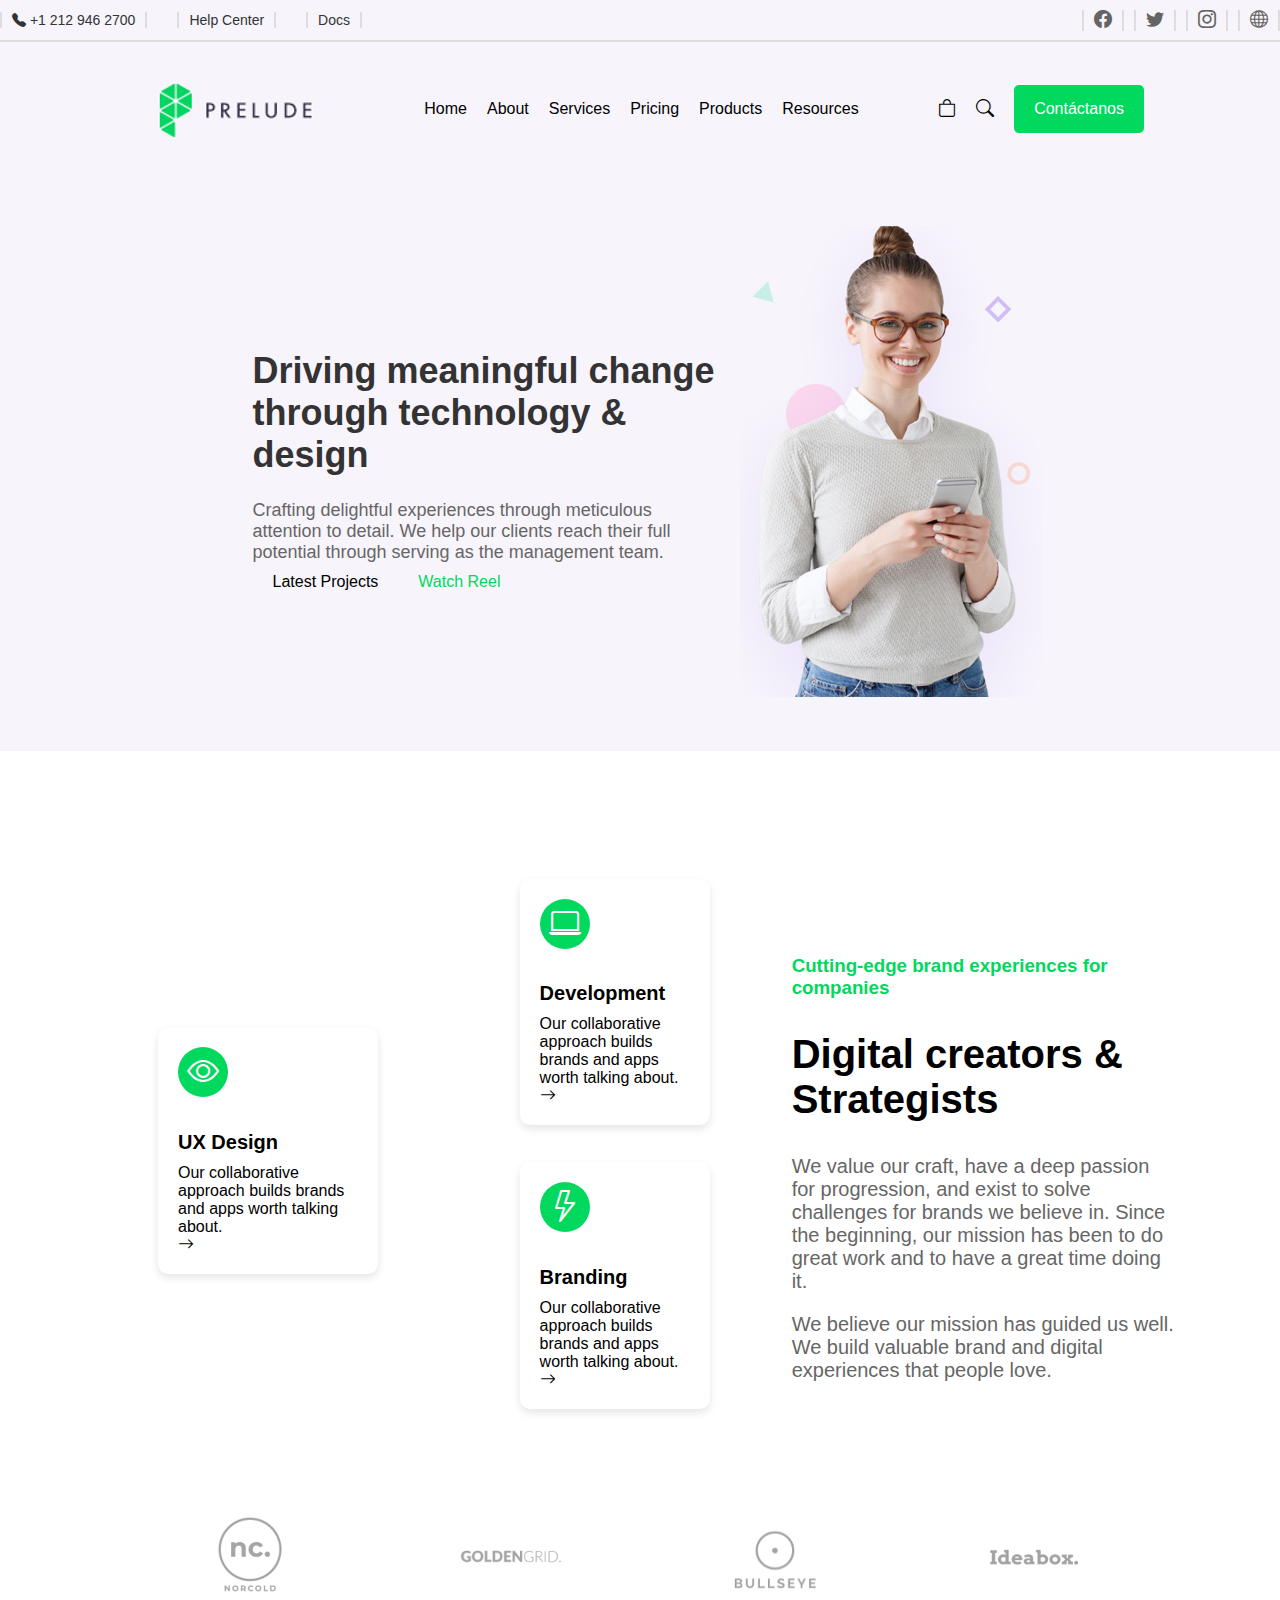
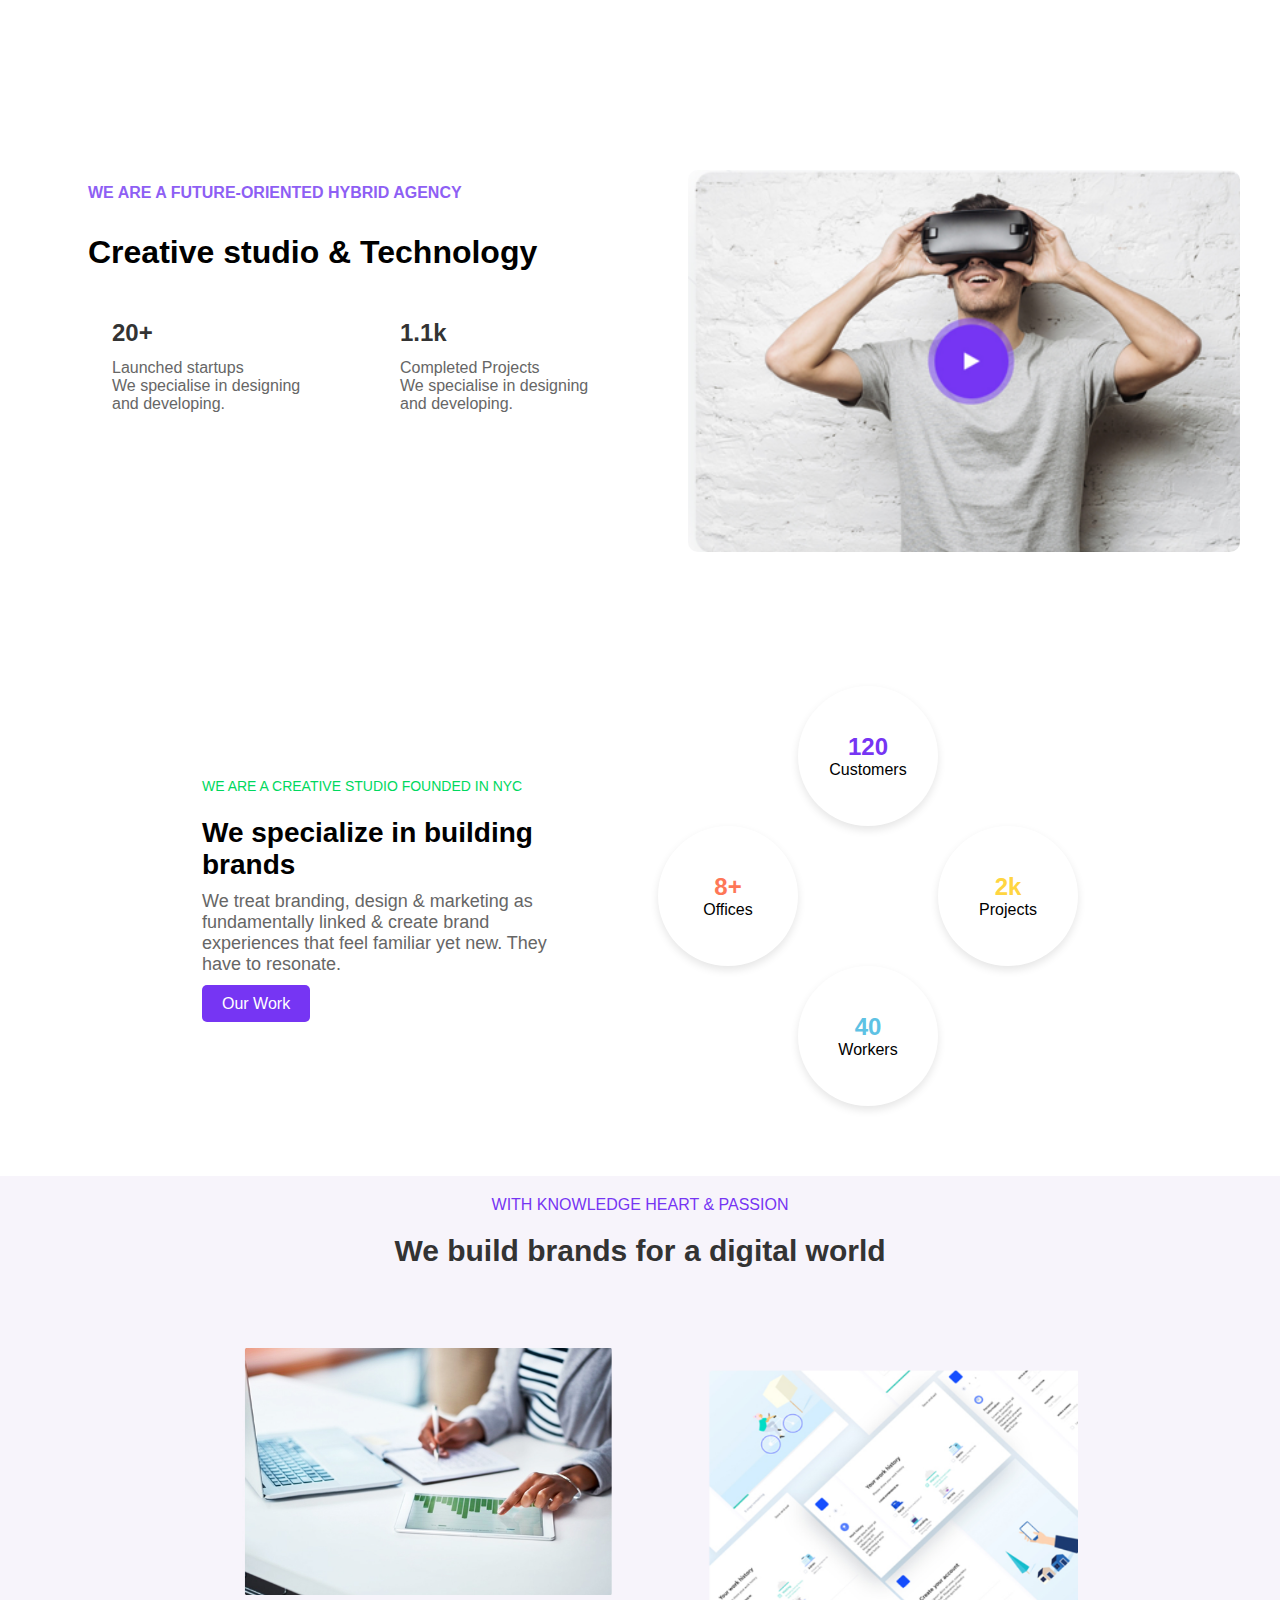
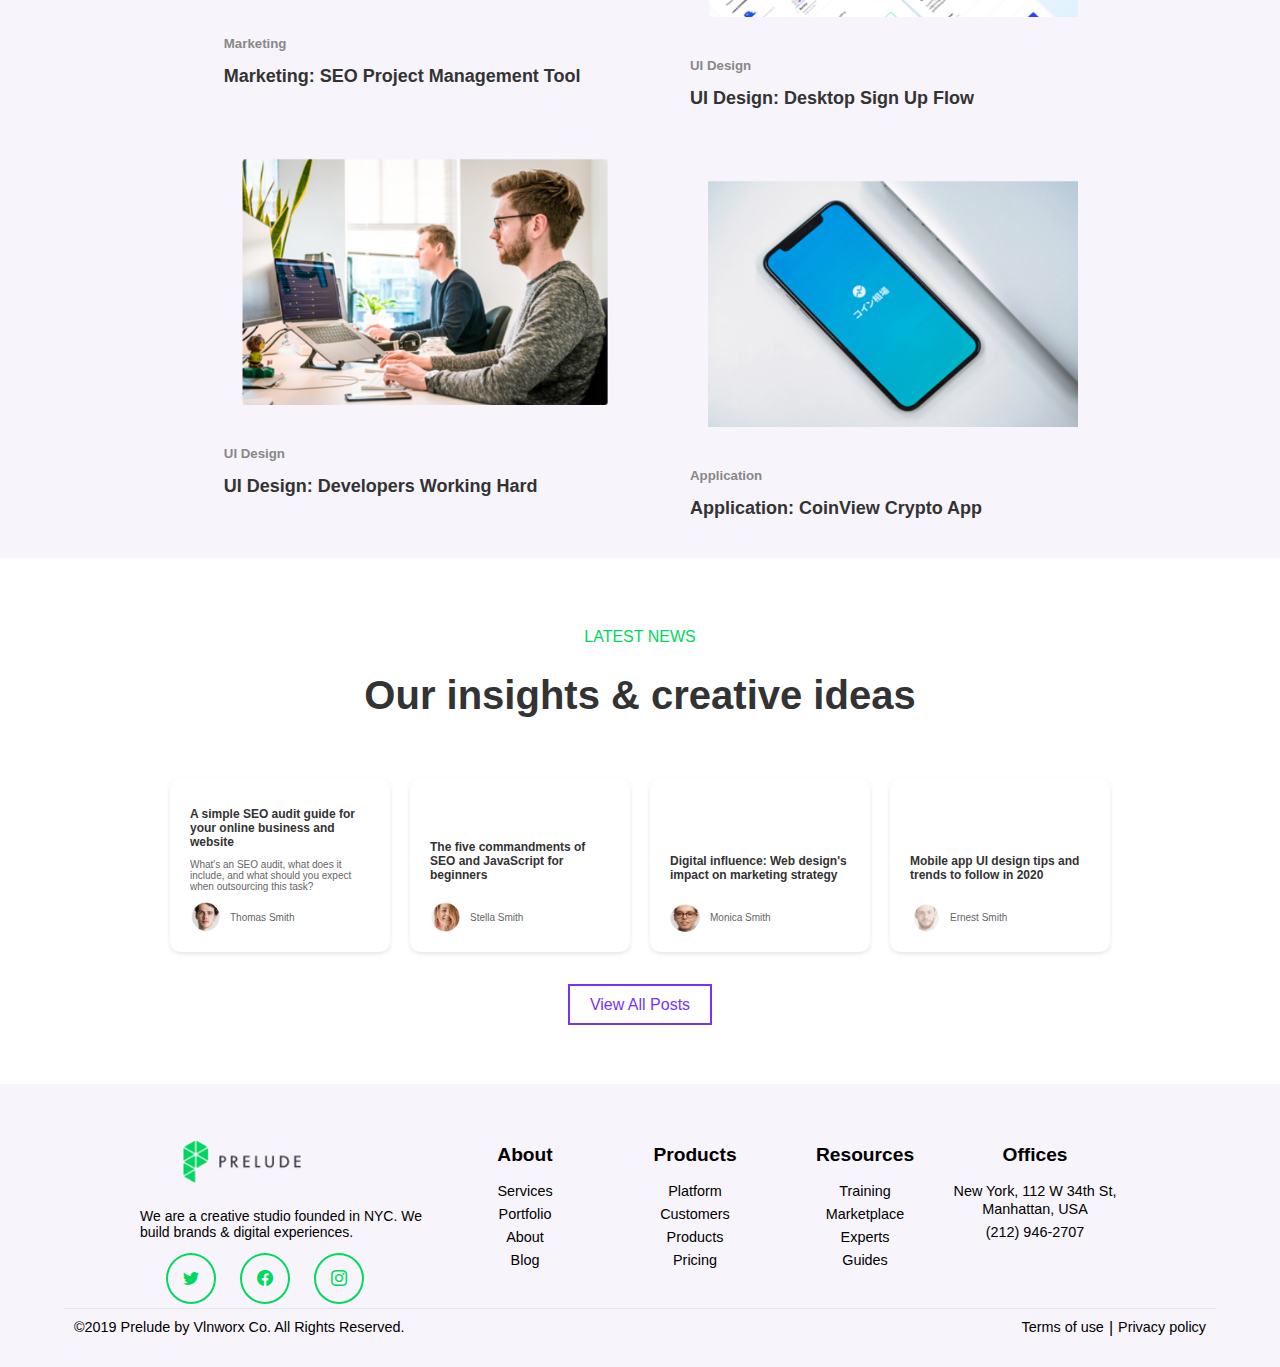
==== commit 6fa79eaf: "proyecto final" ====
--- a/Proyecto/index.html
+++ b/Proyecto/index.html
@@ -3,7 +3,7 @@
   <head>
     <meta charset="UTF-8" />
     <meta name="viewport" content="width=device-width, initial-scale=1.0" />
-    <title>Document</title>
+    <title>Proyecto</title>
     <link
       rel="stylesheet"
       href="https://cdn.jsdelivr.net/npm/bootstrap-icons/font/bootstrap-icons.css"
@@ -14,7 +14,7 @@
     <header>
       <section class="top-bar">
         <nav class="contact-info">
-          <p>📞 +1 212 946 2700</p>
+          <p><i class="bi bi-telephone-fill"></i> +1 212 946 2700</p>
           <a href="#help-center">Help Center</a>
           <a href="#docs">Docs</a>
         </nav>
--- a/Proyecto/styles.css
+++ b/Proyecto/styles.css
@@ -1,690 +1,680 @@
+/* CSS global */
+:root {
+  /* Variables */
+  --primary-color: #00d85e;
+  --secondary-color: #7635f3;
+  --light-bg: #f7f4fb;
+}
+
+body {
+  font-family: Arial, sans-serif;
+  margin: 0;
+  padding: 0;
+  box-sizing: border-box;
+
+  p {
+    margin: 0;
+  }
+
+  a {
+    color: inherit;
+    text-decoration: none;
+    transition: color 0.3s;
+  }
+}
+
+/***************************************  */
+
 /* Ordenador */
-@media only screen and (width >= 1062px) {
-  body {
-    font-family: Arial, sans-serif;
-    margin: 0;
-    padding: 0;
-    box-sizing: border-box;
-  }
-
+
+/* Header */
+header {
   .top-bar {
     display: flex;
     justify-content: space-between;
     align-items: center;
-    background-color: #f7f4fb;
+    background-color: var(--light-bg);
     padding: 10px 0;
     border-bottom: 2px solid #ddd;
     height: 20px;
-  }
-
-  .top-bar .contact-info {
-    display: flex;
-    align-items: center;
-    text-align: center;
-    gap: 30px;
-  }
-
-  nav ul li a {
-    color: black;
-    text-decoration: none;
-    font-size: 16px;
-    transition: color 0.3s;
-  }
-
-  .footer-social a {
-    margin: 0 10px;
-    color: #00d85e;
-    border-radius: 50%;
-    border: #00d85e solid 2px;
-    padding: 15px;
-    width: 15px;
-    height: 15px;
-  }
-
-  .footer-column ul li a {
-    color: #000;
-    text-decoration: none;
-    font-size: 0.9rem;
-    transition: color 0.3s;
-  }
-
-  nav ul li a:hover {
-    color: #00d85e;
-  }
-
-  .hero-content p {
-    font-size: 18px;
-    color: #666;
-  }
-
-  .services-description p {
-    font-size: 20px;
-    color: #666;
-    margin-bottom: 20px;
-  }
-
-  .project p {
-    margin-top: 15px;
-    font-size: 1rem;
-    color: #666;
-  }
-
-  .footer-logo p {
-    max-width: 300px;
-    margin-left: 130px;
-    font-size: 14px;
-    text-align: left;
-  }
-
-  .footer-copyright p {
-    margin: 0;
-    font-size: 0.9rem;
-  }
-
-  .top-bar .contact-info p,
-  .top-bar .contact-info a {
-    font-size: 14px;
-    color: #333;
-    border-left: 2px solid #ddd;
-    border-right: 2px solid #ddd;
-    padding: 0 10px;
-    text-decoration: none;
-    margin: 0;
-  }
-
-  .top-bar nav.social-icons {
-    display: flex;
-    align-items: center;
-    text-align: center;
-  }
-
-  .main-header .extras i {
-    font-size: 18px;
-    color: black;
-    cursor: pointer;
-    transition: color 0.3s;
-  }
-
-  .top-bar nav.social-icons i {
-    margin-left: 10px;
-    font-size: 18px;
-    color: #656464;
-    border-left: 2px solid #ddd;
-    border-right: 2px solid #ddd;
-    padding: 0 10px;
-  }
-
-  .hero-buttons .btn {
-    color: black;
-    padding: 10px 20px;
-    text-decoration: none;
-    background: none;
-    border-radius: 5px;
-  }
-
-  .hero-buttons .btn:hover {
-    background: none;
-    color: #017b35;
+
+    .contact-info {
+      display: flex;
+      align-items: center;
+      gap: 30px;
+
+      p,
+      a {
+        font-size: 14px;
+        color: #333;
+        border-left: 2px solid #ddd;
+        border-right: 2px solid #ddd;
+        padding: 0 10px;
+        margin: 0;
+      }
+    }
+
+    .social-icons {
+      display: flex;
+      align-items: center;
+      gap: 10px;
+
+      i {
+        font-size: 18px;
+        color: #656464;
+        cursor: pointer;
+        border-left: 2px solid #ddd;
+        border-right: 2px solid #ddd;
+        padding: 0 10px;
+
+        &:hover {
+          color: var(--primary-color);
+        }
+      }
+    }
   }
 
   .main-header {
     display: flex;
     justify-content: space-between;
     align-items: center;
-    background-color: #f7f4fb;
+    background-color: var(--light-bg);
     padding: 20px 10px;
-  }
-
-  .main-header .logo {
-    flex-shrink: 0;
-  }
-
-  figure img {
-    max-width: 50%;
-    height: auto;
-    border-radius: 10px;
-  }
-
-  .hero-image img {
-    max-width: 100%;
-    height: auto;
-  }
-
-  .project img {
-    max-width: 100%;
-    height: auto;
-  }
-
-  .blog-post img {
-    max-width: 100%;
-    height: auto;
-    border-radius: 10px;
-    margin-bottom: 10px;
-  }
-
-  .footer-logo img {
-    max-width: 150px;
-    margin-bottom: 10px;
-  }
-
-  .footer-social img {
-    width: 30px;
-    height: 30px;
-  }
-
-  .main-header .logo img {
-    margin-left: 40%;
-    max-width: 80%;
-    min-width: 30%;
-    height: auto;
-    margin-right: 20px;
-  }
-
-  .main-header nav {
-    flex: 1;
-    display: flex;
-    justify-content: center;
-  }
-
-  .footer-column ul {
-    list-style: none;
-    padding: 0;
-    margin: 0;
-  }
-
-  .main-header nav ul {
-    display: flex;
-    list-style: none;
-    gap: 20px;
-  }
-
-  .main-header .extras {
-    display: flex;
-    align-items: center;
-    gap: 20px;
-    margin-right: 180px;
-  }
-
-  .main-header .extras i:hover {
-    color: #00d85e;
-  }
-
-  .main-header .extras i:nth-child(1) {
-    display: none;
-  }
-
-  .main-header .extras .btn {
-    background-color: #00d85e;
-    color: white;
-    text-decoration: none;
-    padding: 15px 20px;
-    border-radius: 5px;
-    margin: auto;
-    font-size: 16px;
-    transition: background-color 0.3s;
-  }
-
-  .about-container .text-section .btn {
-    background-color: #7635f3;
-    color: white;
-    padding: 10px 20px;
-    margin-top: 100px;
-    text-decoration: none;
-    border-radius: 5px;
-    transition: background-color 0.3s;
-  }
-
-  .main-header .extras .btn:hover {
-    background-color: #017b35;
-  }
-
-  #hero {
-    display: flex;
-    justify-content: space-between;
-    align-items: center;
-    padding: 50px;
-    background-color: #f7f4fb;
-  }
+
+    .logo {
+      margin-left: 10%;
+
+      img {
+        max-width: 100%;
+        min-width: 80%;
+      }
+    }
+
+    nav {
+      flex: 1;
+      display: flex;
+      justify-content: center;
+
+      ul {
+        display: flex;
+        list-style: none;
+        gap: 20px;
+
+        li a {
+          color: #000;
+          font-size: 16px;
+
+          &:hover {
+            color: var(--primary-color);
+          }
+        }
+      }
+    }
+
+    .extras {
+      display: flex;
+      align-items: center;
+      gap: 20px;
+      margin-right: 10%;
+      margin-left: 2%;
+
+      i {
+        font-size: 18px;
+        color: #000;
+        cursor: pointer;
+
+        &:hover {
+          color: var(--primary-color);
+        }
+
+        &:nth-child(1) {
+          display: none;
+        }
+      }
+
+      .btn {
+        background-color: var(--primary-color);
+        color: white;
+        padding: 15px 20px;
+        border-radius: 5px;
+        font-size: 16px;
+        transition: background-color 0.3s;
+
+        &:hover {
+          background-color: #017b35;
+        }
+      }
+    }
+  }
+}
+
+/* Sección Hero */
+#hero {
+  display: flex;
+  justify-content: center;
+  align-items: center;
+  padding: 50px;
+  background-color: var(--light-bg);
 
   .hero-content {
-    max-width: 50%;
-    margin-left: 180px;
-  }
-
-  .hero-content h1 {
-    font-size: 36px;
-    color: #333;
-  }
-
-  .hero-buttons .btn-green {
-    color: #00d85e;
+    margin-left: 10%;
+    max-width: 40%;
+
+    h1 {
+      font-size: 36px;
+      color: #333;
+    }
+
+    p {
+      font-size: 18px;
+      color: #666;
+    }
+
+    .hero-buttons {
+      display: flex;
+      margin: auto;
+
+      .btn {
+        color: black;
+        padding: 10px 20px;
+        background: none;
+        border-radius: 5px;
+
+        &:hover {
+          background: none;
+          color: #017b35;
+        }
+
+        &.btn-green {
+          color: var(--primary-color);
+        }
+      }
+    }
   }
 
   .hero-image {
-    max-width: 50%;
-    min-width: 20%;
-    text-align: center;
-    margin-right: 180px;
-  }
-
+    margin-right: 10%;
+
+    img {
+      max-width: 100%;
+      height: auto;
+      margin-left: 5%;
+    }
+  }
+}
+
+/* Servicios */
+.services-section {
   .services-grid {
     display: grid;
-    grid-template-columns: 1fr 1fr 1fr;
-    grid-template-rows: auto auto;
-    gap: 20px 10px;
-    padding: 20px;
-    margin-top: 100px;
-  }
-
-  .services-grid .service-card {
-    background-color: white;
-    padding: 20px;
-    border-radius: 10px;
-    box-shadow: 0 4px 8px rgb(0 0 0 / 10%);
-    max-width: 150px;
-    width: 100%;
-    margin: auto;
-  }
-
-  .service-card .icon {
-    width: 50px;
-    height: 50px;
-    font-size: 2em;
-    margin-bottom: 15px;
-    color: #fff;
-    background-color: #00d85e;
-    border-radius: 50%;
-    display: flex;
-    justify-content: center;
-    align-items: center;
-  }
-
-  .service-card:nth-child(1) {
-    grid-column: 1;
-    grid-row: 1 / 3;
-    align-self: center;
-    margin-left: 44%;
-  }
-
-  .service-card:nth-child(2) {
-    grid-column: 2;
-    grid-row: 1;
-    margin-right: 60%;
-  }
-
-  .service-card:nth-child(3) {
-    grid-column: 2;
-    grid-row: 2;
-    margin-right: 60%;
-  }
-
-  .service-card h5 {
-    font-size: 20px;
-    margin-bottom: 10px;
-  }
-
-  .services-description {
-    grid-column: 3;
-    grid-row: 1 / 3;
-    padding: 20px;
-    background-color: #fff;
-    max-width: 500px;
-    margin-top: 150px;
-    margin-left: -150px;
-  }
-
-  .services-description h2,
-  .services-description h3 {
-    margin-bottom: 20px;
-  }
-
-  .services-description h3 {
-    color: #00d85e;
-  }
-
-  .services-description h2 {
-    font-size: 40px;
-  }
-
-  .sponsors-section {
-    background-color: #f7f4fb;
-    padding: 50px 0;
-  }
+    grid-template-columns: repeat(3, 1fr);
+    grid-template-rows: repeat(
+      2,
+      minmax(auto, max-content)
+    ); /* Control de altura */
+
+    gap: clamp(16px, 2vw, 24px);
+    margin: 10% auto 0;
+    padding: 0 5%;
+    max-width: 1200px;
+    align-items: start;
+
+    .service-card {
+      background-color: white;
+      padding: 20px;
+      border-radius: 10px;
+      box-shadow: 0 4px 8px rgb(0 0 0 / 10%);
+      max-width: 150px;
+      width: 100%;
+      margin: 0 auto;
+
+      .icon {
+        width: 50px;
+        height: 50px;
+        font-size: 2em;
+        margin-bottom: 15px;
+        color: #fff;
+        background-color: var(--primary-color);
+        border-radius: 50%;
+        display: flex;
+        justify-content: center;
+        align-items: center;
+      }
+
+      h5 {
+        font-size: 20px;
+        margin-bottom: 10px;
+      }
+
+      &:nth-child(1) {
+        grid-column: 1;
+        grid-row: 1 / span 2; /* Ocupa 2 filas */
+        place-self: center center; /* Centrado vertical */ /* Centrado horizontal */
+        margin-top: 0;
+        height: auto; /* Altura natural */
+        max-width: 180px;
+        margin-left: calc(50% - (180px / 2));
+      }
+
+      &:nth-child(2) {
+        grid-column: 2;
+        grid-row: 1;
+        margin-right: auto;
+        margin-left: calc(20% - 10px);
+      }
+
+      &:nth-child(3) {
+        grid-column: 2;
+        grid-row: 2;
+        margin-right: auto;
+        margin-left: calc(20% - 10px);
+      }
+    }
+
+    .services-description {
+      grid-column: 3;
+      grid-row: 1 / 3;
+      padding: 20px;
+      background-color: #fff;
+      margin: 10% 0 0 -15%;
+      max-width: calc(100% + 15%);
+      transform: translateX(-5%);
+
+      h2 {
+        font-size: 40px;
+      }
+
+      h3 {
+        color: var(--primary-color);
+      }
+
+      p {
+        font-size: 20px;
+        color: #666;
+        margin-bottom: 20px;
+      }
+    }
+  }
+}
+
+/* Sección Sponsors */
+#sponsors-section {
+  padding: 50px 0;
 
   .sponsors-grid {
     display: grid;
-    grid-template-columns: 1fr 1fr 1fr 1fr;
+    grid-template-columns: repeat(4, 1fr);
     gap: 20px;
-    place-items: center center;
+    place-items: center;
     padding: 20px;
+    max-width: 80%;
+    margin: 0 auto;
+
+    figure {
+      text-align: center;
+      margin: 20px auto;
+
+      img {
+        max-width: 50%;
+        height: auto;
+        border-radius: 10px;
+      }
+    }
+  }
+}
+
+/* Logros */
+#achievements {
+  --section-padding: clamp(2rem, 5vw, 3rem);
+  --content-margin: clamp(1rem, 3vw, 2rem);
+
+  padding: var(--section-padding) clamp(1rem, 5vw, 2rem);
+  background-color: #fff;
+  border-radius: 10px;
+  margin: clamp(1rem, 3vw, 2rem) 0;
+
+  .achievements-container {
+    display: flex;
+    flex-wrap: wrap;
+    gap: clamp(2rem, 5vw, 3rem);
     max-width: 1200px;
     margin: 0 auto;
-  }
-
-  figure {
-    text-align: center;
-    margin: 20px auto;
-  }
-
-  #achievements {
-    padding: 50px 20px;
-    background-color: #fff;
-    border-radius: 10px;
-    margin: 20px 0;
-  }
-
-  .achievements-container {
-    display: flex;
-    justify-content: space-between;
-    max-width: 1200px;
-    margin: 0 auto;
-  }
-
-  .achievements-container .text-content {
-    max-width: 35%;
-    margin-left: 180px;
-  }
-
-  .project h2 {
-    font-size: 18px;
-    text-align: left;
-    margin-bottom: 15px;
-    color: #333;
-    margin-left: 40px;
-  }
-
-  .blog-post h2 {
-    font-size: 12px;
-    margin-bottom: 5px;
-    text-align: left;
-    color: #333;
-  }
-
-  .achievements-container .text-content h2 {
-    font-size: 16px;
-    color: #8e5ff4;
+
+    .text-content {
+      flex: 1 1 45%;
+      min-width: 300px;
+      margin-left: clamp(1rem, 5vw, 3rem);
+
+      h2 {
+        font-size: clamp(0.875rem, 1.5vw, 1rem);
+        color: #8e5ff4;
+        margin-bottom: clamp(0.5rem, 1vw, 1rem);
+      }
+
+      h3 {
+        font-size: clamp(1.5rem, 3vw, 2rem);
+        color: #000;
+        margin-bottom: clamp(1rem, 2vw, 1.5rem);
+      }
+
+      .stats {
+        display: flex;
+        flex-wrap: wrap;
+        gap: clamp(1rem, 2vw, 1.5rem);
+
+        .stat {
+          flex: 1 1 200px;
+          padding: clamp(1rem, 2vw, 1.5rem);
+          border-radius: 10px;
+
+          strong {
+            display: block;
+            font-size: clamp(1.25rem, 2vw, 1.5rem);
+            color: #333;
+            margin-bottom: clamp(0.5rem, 1vw, 1rem);
+          }
+
+          p {
+            font-size: clamp(0.875rem, 1.5vw, 1rem);
+            color: #666;
+          }
+        }
+      }
+    }
+
+    .image-content {
+      flex: 1 1 45%;
+      max-width: 600px;
+      min-width: 300px;
+
+      img {
+        width: 100%;
+        height: auto;
+        border-radius: 10px;
+        max-width: 100%;
+      }
+    }
+  }
+
+  @media (width <= 768px) {
+    .achievements-container {
+      flex-direction: column;
+
+      .text-content {
+        margin-left: 0;
+        max-width: 100%;
+      }
+
+      .image-content {
+        order: -1;
+        max-width: 80%;
+        margin: 0 auto;
+      }
+    }
+  }
+}
+
+/* About */
+.about-container {
+  display: flex;
+  justify-content: center;
+  align-items: center;
+  padding: 50px;
+  background-color: #fff;
+  max-width: 100%;
+  margin: 20px clamp(2rem, 5vw, 4rem); /* Margen igual en ambos lados */
+
+  .text-section {
+    max-width: 360px;
+    margin: 0 clamp(1rem, 5vw, 3rem);
+
+    p:first-child {
+      font-size: 14px;
+      color: var(--primary-color);
+    }
+
+    h2 {
+      font-size: 28px;
+      margin-bottom: 10px;
+    }
+
+    p {
+      font-size: 18px;
+      color: #666;
+      margin-bottom: 20px;
+    }
+
+    .btn {
+      background-color: var(--secondary-color);
+      color: white;
+      padding: 10px 20px;
+      margin-top: 100px;
+      border-radius: 5px;
+
+      &:hover {
+        background-color: #017b35;
+      }
+    }
+  }
+
+  .stats-section {
+    display: grid;
+    grid-template-columns: repeat(3, 1fr);
+    margin: 0 clamp(1rem, 5vw, 3rem); /* Margen igualado y responsive */
+
+    .stat {
+      text-align: center;
+      border-radius: 50%;
+      box-shadow: 0 4px 8px rgb(0 0 0 / 10%);
+      padding: 20px;
+      width: 100px;
+      height: 100px;
+      background-color: white;
+      display: flex;
+      flex-direction: column;
+      justify-content: center;
+      align-items: center;
+
+      strong {
+        display: block;
+        font-size: 24px;
+      }
+
+      &:nth-child(1) {
+        grid-column: 2;
+        grid-row: 1;
+        align-self: center;
+
+        strong {
+          color: var(--secondary-color);
+        }
+      }
+
+      &:nth-child(2) {
+        grid-column: 1;
+        grid-row: 2;
+        align-self: center;
+
+        strong {
+          color: #fe7757;
+        }
+      }
+
+      &:nth-child(3) {
+        grid-column: 3;
+        grid-row: 2;
+        align-self: center;
+
+        strong {
+          color: #ffd541;
+        }
+      }
+
+      &:nth-child(4) {
+        grid-column: 2;
+        grid-row: 3;
+        align-self: center;
+
+        strong {
+          color: #5ec2e4;
+        }
+      }
+    }
+  }
+}
+
+/* Digital Brands */
+#digital-brands {
+  padding: 20px;
+  background-color: var(--light-bg);
+  text-align: center;
+
+  p {
+    color: var(--secondary-color);
     margin-bottom: 10px;
   }
 
-  .footer-column h3 {
-    margin-bottom: 10px;
-    font-size: 1.2rem;
-  }
-
-  .achievements-container .text-content h3 {
-    font-size: 30px;
-    color: #000;
-    margin-bottom: 20px;
-  }
-
-  .achievements-container .stats {
-    display: flex;
-    gap: 20px;
-  }
-
-  .achievements-container .stat {
-    padding: 20px;
-    border-radius: 10px;
-  }
-
-  .achievements-container .stat strong {
-    display: block;
-    font-size: 24px;
-    color: #333;
-    margin-bottom: 10px;
-  }
-
-  .achievements-container .stat p {
-    font-size: 16px;
-    color: #666;
-  }
-
-  .achievements-container .image-content {
-    max-width: 40%;
-  }
-
-  .achievements-container .image-content img {
-    width: 100%;
-    height: auto;
-    border-radius: 10px;
-  }
-
-  .about-container {
-    display: flex;
-    justify-content: space-between;
-    align-items: center;
-    padding: 50px;
-    background-color: #fff;
-    max-width: 1200px;
-    margin: 20px auto;
-  }
-
-  .about-container .text-section {
-    max-width: 360px;
-    margin-left: 180px;
-  }
-
-  .about-container .text-section h2 {
-    font-size: 28px;
-    margin-bottom: 10px;
-  }
-
-  .about-container .text-section p {
-    font-size: 18px;
-    color: #666;
-    margin-bottom: 20px;
-  }
-
-  .about-container .stat p {
-    font-size: 16px;
-    color: #666;
-  }
-
-  .about-container .text-section p:first-child {
-    font-size: 14px;
-    color: #00d85e;
-  }
-
-  .about-container .text-section .btn:hover {
-    background-color: #017b35;
-  }
-
-  .about-container .stats-section {
-    display: grid;
-    grid-template-columns: 1fr 1fr 1fr;
-    grid-template-rows: auto auto auto;
-    margin-right: 10%;
-  }
-
-  .about-container .stat {
-    text-align: center;
-    border-radius: 50%;
-    box-shadow: 0 4px 8px rgb(0 0 0 / 10%);
-    padding: 20px;
-    width: 100px;
-    height: 100px;
-    display: flex;
-    flex-direction: column;
-    justify-content: center;
-    align-items: center;
-    margin: auto;
-    background-color: white;
-  }
-
-  .about-container .stat strong {
-    display: block;
-    font-size: 24px;
-  }
-
-  .about-container .stats-section .stat:nth-child(1) {
-    grid-column: 2;
-    grid-row: 1;
-    align-self: center;
-  }
-
-  .about-container .stats-section .stat:nth-child(1) strong {
-    color: #7635f3;
-  }
-
-  .about-container .stats-section .stat:nth-child(2) {
-    grid-column: 1;
-    grid-row: 2;
-    align-self: center;
-  }
-
-  .about-container .stats-section .stat:nth-child(2) strong {
-    color: #fe7757;
-  }
-
-  .about-container .stats-section .stat:nth-child(3) {
-    grid-column: 3;
-    grid-row: 2;
-    align-self: center;
-  }
-
-  .about-container .stats-section .stat:nth-child(3) strong {
-    color: #ffd541;
-  }
-
-  .about-container .stats-section .stat:nth-child(4) {
-    grid-column: 2;
-    grid-row: 3;
-    align-self: center;
-  }
-
-  .about-container .stats-section .stat:nth-child(4) strong {
-    color: #5ec2e4;
-  }
-
-  #digital-brands {
-    padding: 20px;
-    background-color: #f7f4fb;
-    text-align: center;
-  }
-
-  #digital-brands p {
-    color: #7635f3;
-    margin-bottom: 10px;
-    text-align: center;
-  }
-
-  #digital-brands h1 {
-    text-align: center;
+  h1 {
     font-size: 30px;
     margin-bottom: 40px;
     color: #333;
   }
 
   .projects {
-    display: flex;
-    flex-wrap: wrap;
-    justify-content: center;
-    margin-left: 16%;
-    margin-right: 17%;
-  }
-
-  .project {
-    width: 380px;
-    height: 380px;
-    max-width: 500px;
-    text-align: center;
+    display: grid;
+    grid-template-columns: repeat(2, 1fr); /* 2 columnas */
+    grid-template-rows: repeat(2, 380px); /* 2 filas explícitas */
+    gap: 30px;
+    max-width: 1200px;
+    margin: 0 auto;
     padding: 20px;
-    border-radius: 10px;
-    margin-bottom: 10px;
-  }
-
-  .project:nth-child(even) {
-    margin-top: 40px;
-  }
-
-  .project h5 {
-    margin-bottom: 15px;
-    color: #888;
-    text-align: left;
-    margin-left: 40px;
-  }
-
-  #insights {
-    max-width: 1200px;
-    margin: 50px auto;
-    padding: 20px;
-    background-color: #fff;
-    text-align: center;
-  }
-
-  #insights h1 {
-    text-align: center;
+    grid-auto-rows: 0; /* Elimina filas implícitas */
+    overflow: hidden;
+    margin-left: 12%;
+    margin-right: 12%;
+
+    .project {
+      width: 100%;
+      height: 100%;
+      padding: 20px;
+      border-radius: 10px;
+
+      img {
+        max-width: 85%;
+        min-width: 85%;
+        width: 100%; /* Ocupa todo el ancho disponible */
+        height: 65%; /* Altura fija para imágenes */
+
+        /* Mantiene relación de aspecto */
+        margin-bottom: 15px;
+      }
+
+      h5,
+      h2 {
+        margin-left: 0; /* Eliminamos el margen izquierdo fijo */
+        padding: 0 15px; /* Padding interno para el texto */
+        text-align: left;
+      }
+
+      h5 {
+        color: #888;
+        margin-bottom: 10px;
+      }
+
+      h2 {
+        font-size: 18px;
+        color: #333;
+      }
+
+      /* Eliminamos el margen superior en elementos pares */
+      &:nth-child(even) {
+        margin-top: 5%;
+      }
+    }
+  }
+}
+
+/* Insights */
+#insights {
+  max-width: 1200px;
+  margin: 50px auto;
+  padding: 20px;
+  background-color: #fff;
+  text-align: center;
+
+  h1 {
     font-size: 2.5rem;
     margin-bottom: 40px;
     color: #333;
   }
 
-  #insights p {
-    text-align: center;
-    color: #00d85e;
-  }
-
-  #insights .blog-posts {
+  p {
+    color: var(--primary-color);
+  }
+
+  .blog-posts {
     display: flex;
     flex-flow: row nowrap;
     justify-content: center;
-    margin-left: 120px;
-  }
-
-  .blog-post {
-    display: flex;
-    flex-direction: column;
-    align-items: center;
-    width: 180px;
-    height: auto;
-    margin: 20px 10px 10px;
-    padding: 20px;
-    border-radius: 10px;
-    box-shadow: 0 2px 4px rgb(0 0 0 / 10%);
-  }
-
-  .author-info {
-    display: flex;
-    align-items: center;
-    margin-top: 10px;
-    width: 100%;
-  }
-
-  .author-img {
-    width: 30px;
-    height: 30px;
-    border-radius: 50%;
-    margin-right: 10px;
-  }
-
-  #insights .blog-posts .blog-post p {
-    font-size: 10px;
-    text-align: left;
-    color: #666;
-  }
-
-  #insights .btn {
-    display: inline-block;
+    margin-bottom: 2%;
+
+    .blog-post {
+      display: flex;
+      flex-direction: column;
+      justify-content: flex-end;
+      align-items: center;
+      width: 180px;
+      margin: 20px 10px;
+      padding: 20px;
+      border-radius: 10px;
+      box-shadow: 0 2px 4px rgb(0 0 0 / 10%);
+
+      h2 {
+        font-size: 12px;
+        text-align: left;
+        color: #333;
+      }
+
+      p {
+        font-size: 10px;
+        text-align: left;
+        color: #666;
+      }
+
+      .author-info {
+        display: flex;
+        align-items: center;
+        margin-top: 10px;
+        width: 100%;
+
+        .author-img {
+          width: 30px;
+          height: 30px;
+          border-radius: 50%;
+          margin-right: 10px;
+        }
+      }
+    }
+  }
+
+  .btn {
+    border: 2px solid var(--secondary-color);
+    color: var(--secondary-color);
+    padding: 10px 20px;
     margin-top: 20px;
-    padding: 10px 20px;
-    background-color: white;
-    border: #7635f3 solid 2px;
-    color: #7635f3;
-    text-decoration: none;
-    border-radius: 5px;
-    transition: background-color 0.3s;
-  }
-
-  #insights .btn:hover {
-    background-color: #5217d2;
-    color: #fff;
-  }
-
-  footer {
-    background-color: #f7f4fb;
-    padding: 20px 0;
-    color: #000;
-  }
+
+    &:hover {
+      background-color: #5217d2;
+      color: #fff;
+    }
+  }
+}
+
+/* Footer */
+footer {
+  background-color: var(--light-bg);
+  padding: 20px 0;
+  color: #000;
 
   .footer-container {
     display: flex;
@@ -693,287 +683,168 @@
     max-width: 1200px;
     margin: 0 auto;
     padding: 20px;
-  }
-
-  .footer-logo {
-    flex: 1;
-    text-align: center;
-    margin-bottom: 20px;
-  }
-
-  .footer-social {
-    text-align: center;
-    margin-bottom: 20px;
-    margin-top: 30px;
-    margin-left: 50px;
-  }
-
-  .footer-social a:hover {
-    color: #fff;
-    background-color: #00d85e;
-    border: #00d85e solid 2px;
-  }
-
-  .footer-container .footer-links {
-    display: flex;
-    justify-content: space-around;
-    flex: 2;
-    margin-bottom: 20px;
-  }
-
-  .footer-column {
-    flex: 1;
-    text-align: center;
-  }
-
-  .footer-column ul li {
-    margin-bottom: 5px;
-  }
-
-  .footer-note .footer-links a {
-    color: #000;
-    text-decoration: none;
-    font-size: 0.9rem;
-    transition: color 0.3s;
-  }
-
-  .footer-column ul li a:hover {
-    color: #00d85e;
-  }
-
-  .footer-column:nth-child(4) {
-    margin-right: 120px;
+
+    .footer-logo {
+      flex: 1;
+      text-align: center;
+
+      img {
+        max-width: 150px;
+        margin-bottom: 10px;
+      }
+
+      p {
+        max-width: 300px;
+        margin-left: 25%;
+        font-size: 14px;
+        text-align: left;
+      }
+
+      .footer-social {
+        margin-top: 30px;
+        margin-left: 50px;
+
+        a {
+          color: var(--primary-color);
+          border: 2px solid var(--primary-color);
+          padding: 15px;
+          margin: 0 10px;
+          border-radius: 50%;
+
+          &:hover {
+            background-color: var(--primary-color);
+            color: #fff;
+          }
+        }
+      }
+    }
+
+    .footer-links {
+      display: flex;
+      justify-content: space-around;
+      flex: 2;
+
+      .footer-column {
+        flex: 1;
+        text-align: center;
+
+        h3 {
+          margin-bottom: 10px;
+          font-size: 1.2rem;
+        }
+
+        ul {
+          list-style: none;
+          padding: 0;
+
+          li {
+            margin-bottom: 5px;
+
+            a {
+              color: #000;
+              font-size: 0.9rem;
+
+              &:hover {
+                color: var(--primary-color);
+              }
+            }
+          }
+        }
+
+        &:nth-child(4) {
+          margin-right: 120px;
+        }
+      }
+    }
   }
 
   .footer-note {
     display: flex;
     justify-content: space-between;
-    margin-left: 280px;
-    margin-right: 280px;
-    align-items: center;
-    padding: 10px 0;
+    margin: 0 5%;
+    padding: 10px;
     border-top: 1px solid #eae7e7;
     max-width: 1200px;
-  }
-
-  .footer-copyright {
-    text-align: left;
-  }
-
-  .footer-note .footer-links {
-    display: flex;
-    align-items: center;
-    text-align: right;
-    gap: 5px;
-    margin: 0;
-    padding: 0;
-  }
-
-  .footer-note .footer-links a:hover {
-    color: #ccc;
+
+    .footer-copyright p {
+      margin: 0;
+      font-size: 0.9rem;
+    }
+
+    .footer-links {
+      display: flex;
+      gap: 5px;
+
+      a {
+        color: #000;
+        font-size: 0.9rem;
+
+        &:hover {
+          color: #ccc;
+        }
+      }
+    }
   }
 }
 
+/* Media Queries */
+
 /* Tablets */
-@media only screen and (width >= 768px) and (width <= 1062px) {
-  body {
-    font-family: Arial, sans-serif;
-    margin: 0;
-    padding: 0;
-    box-sizing: border-box;
-  }
-
-  .top-bar {
-    display: flex;
-    justify-content: space-between;
-    align-items: center;
-    background-color: #f7f4fb;
-    padding: 10px 0;
-    border-bottom: 2px solid #ddd;
-    width: 100%;
-    box-sizing: border-box;
-    margin: 0;
-  }
-
-  .top-bar .contact-info {
-    display: flex;
-    align-items: center;
-    text-align: center;
-    gap: 10px;
-  }
-
-  nav ul li a {
-    color: black;
-    text-decoration: none;
-    font-size: 16px;
-    transition: color 0.3s;
-  }
-
-  .footer-social a {
-    margin: 0 10px;
-    color: #00d85e;
-    border-radius: 50%;
-    border: #00d85e solid 2px;
-    padding: 15px;
-    width: 15px;
-    height: 15px;
-  }
-
-  .footer-column ul li a {
-    color: #000;
-    text-decoration: none;
-    font-size: 0.9rem;
-    transition: color 0.3s;
-  }
-
-  nav ul li a:hover {
-    color: #00d85e;
-  }
-
-  .hero-content p {
-    font-size: 13px;
-    color: #666;
-  }
-
-  .services-description p {
-    font-size: 18px;
-    color: #666;
-    margin-bottom: 20px;
-  }
-
-  .project p {
-    margin-top: 15px;
-    font-size: 1rem;
-    color: #666;
-  }
-
-  .footer-logo p {
-    font-size: 14px;
-    text-align: center;
-    max-width: 300px;
-    margin-left: 34%;
-    margin-bottom: 10px;
-  }
-
-  .footer-copyright p {
-    margin: 0;
-    font-size: 0.9rem;
-  }
-
-  .top-bar .contact-info p,
-  .top-bar .contact-info a {
-    font-size: 14px;
-    color: #333;
-    border-left: 2px solid #ddd;
-    border-right: 2px solid #ddd;
-    padding: 0 10px;
-    text-decoration: none;
-    margin: 0;
-  }
-
-  .top-bar nav.social-icons {
-    display: flex;
-    align-items: center;
-    text-align: center;
-  }
-
-  .main-header .extras i {
-    font-size: 18px;
-    color: black;
-    cursor: pointer;
-    transition: color 0.3s;
-  }
-
-  .top-bar nav.social-icons i {
-    margin-left: 3%;
-    font-size: 18px;
-    color: #656464;
-    border-left: 2px solid #ddd;
-    border-right: 2px solid #ddd;
-    padding: 0 10px;
-  }
-
-  .hero-buttons .btn {
-    color: black;
-    font-size: 14px;
-    padding: 10px 20px;
-    text-decoration: none;
-    background: none;
-    border-radius: 5px;
-  }
-
-  .hero-buttons .btn:hover {
-    background: none;
-    color: #017b35;
-  }
-
-  .main-header {
-    display: flex;
-    justify-content: space-around;
-    align-items: center;
-    background-color: #f7f4fb;
-    padding: 20px 10px;
-    box-sizing: border-box;
-    margin: 0;
-    position: relative;
-  }
-
-  .main-header .logo {
-    visibility: hidden;
-    display: none;
-  }
-
-  nav {
-    flex: 1;
-    display: flex;
-    justify-content: center;
-  }
-
-  nav ul {
-    display: flex;
-    list-style: none;
-    gap: 20px;
-  }
-
-  .main-header .extras {
-    display: flex;
-    align-items: center;
-    gap: 20px;
-    margin-right: 180px;
-    margin-left: 20px;
-  }
-
-  .main-header .extras i:hover {
-    color: #00d85e;
-  }
-
-  .main-header .extras i:nth-child(1) {
-    display: none;
-  }
-
-  .main-header .extras .btn {
-    background-color: #00d85e;
-    color: white;
-    text-decoration: none;
-    padding: 15px 20px;
-    border-radius: 5px;
-    margin: auto;
-    font-size: 16px;
-    transition: background-color 0.3s;
-  }
-
-  .about-container .text-section .btn {
-    background-color: #7635f3;
-    color: white;
-    padding: 10px 20px;
-    margin-top: 100px;
-    text-decoration: none;
-    border-radius: 5px;
-    transition: background-color 0.3s;
-  }
-
-  .main-header .extras .btn:hover {
-    background-color: #017b35;
+@media (width >= 768px) and (width <= 1062px) {
+  :root {
+    --section-margin: clamp(2rem, 5vw, 4rem);
+    --content-padding: clamp(1rem, 3vw, 2rem);
+  }
+
+  header {
+    .top-bar {
+      background-color: var(--light-bg);
+
+      .contact-info,
+      .social-icons i {
+        border-color: #ddd;
+        color: #656464;
+      }
+    }
+
+    .main-header {
+      padding: var(--content-padding);
+
+      .logo {
+        margin-left: var(--section-margin);
+      }
+
+      .extras {
+        margin-right: var(--section-margin);
+      }
+    }
+  }
+
+  @media (width <= 980px) {
+    header {
+      position: relative;
+
+      .main-header {
+        padding-top: 80px; /* Espacio adicional para el logo */
+
+        .logo {
+          position: absolute;
+          top: 60px; /* Ajuste fino de posición vertical */
+          left: 50%;
+          transform: translateX(-50%);
+          z-index: 3;
+          margin: 0;
+          display: block !important;
+          visibility: visible !important;
+          width: 120px; /* Control del tamaño */
+        }
+      }
+
+      .top-bar {
+        position: relative;
+        z-index: 2;
+      }
+    }
   }
 
   #hero {
@@ -982,138 +853,157 @@
     align-items: center;
     padding-top: 10%;
     padding-bottom: 10%;
-    background-color: #f7f4fb;
+    background-color: var(--light-bg);
     height: 100%;
-  }
-
-  .hero-content {
-    max-width: 50%;
-    width: 100vw;
-    margin-left: 11%;
-    box-sizing: border-box;
-    position: relative;
-  }
-
-  .hero-content h1 {
-    font-size: 30px;
-    color: #333;
-  }
-
-  .hero-buttons .btn-green {
-    color: #00d85e;
-  }
-
-  .hero-image {
-    max-width: 50%;
-    min-width: 30%;
-    text-align: center;
-    margin-right: 120px;
-  }
-
-  figure img {
-    max-width: 50%;
-    height: auto;
-    border-radius: 10px;
-  }
-
-  .hero-image img {
-    max-width: 80%;
-    height: auto;
-    display: block;
-  }
-
-  .services-grid {
-    display: grid;
-    grid-template-areas:
-      "description description description"
-      "card1 card2 card3";
-    align-items: center;
-    padding: 20px;
-    margin-top: 100px;
-    flex-flow: row wrap;
-    gap: 20px;
-  }
-
-  .service-card:nth-child(1) {
-    grid-area: card1;
-  }
-
-  .service-card:nth-child(2) {
-    grid-area: card2;
-  }
-
-  .service-card:nth-child(3) {
-    grid-area: card3;
-  }
-
-  .services-grid .service-card {
-    background-color: white;
-    padding: 20px;
-    border-radius: 10px;
-    box-shadow: 0 4px 8px rgb(0 0 0 / 10%);
-    max-width: 180px;
-    width: 100%;
-    margin: auto;
-  }
-
-  .service-card .icon {
-    width: 50px;
-    height: 50px;
-    font-size: 2em;
-    margin-bottom: 15px;
-    color: #fff;
-    background-color: #00d85e;
-    border-radius: 50%;
-    display: flex;
-    justify-content: center;
-    align-items: center;
-  }
-
-  .service-card h5 {
-    font-size: 20px;
-    margin-bottom: 10px;
-  }
-
-  .services-description {
-    grid-area: description;
-    padding: 20px;
-    background-color: #fff;
-    max-width: 500px;
-    margin-left: 16%;
-    margin-bottom: 2%;
-  }
-
-  .services-description h2,
-  .services-description h3 {
-    margin-bottom: 20px;
-  }
-
-  .services-description h3 {
-    color: #00d85e;
-  }
-
-  .services-description h2 {
-    font-size: 40px;
+
+    .hero-content p {
+      font-size: 13px;
+      color: #666;
+    }
+
+    .hero-buttons .btn {
+      color: black;
+      font-size: 14px;
+      padding: 10px 20px;
+      text-decoration: none;
+      background: none;
+      border-radius: 5px;
+    }
+
+    .hero-buttons .btn:hover {
+      background: none;
+      color: #017b35;
+    }
+
+    .hero-content {
+      max-width: 50%;
+      width: 100vw;
+      margin-left: 11%;
+      box-sizing: border-box;
+      position: relative;
+    }
+
+    .hero-content h1 {
+      font-size: 30px;
+      color: #333;
+    }
+
+    .hero-buttons .btn-green {
+      color: var(--primary-color);
+    }
+
+    .hero-image {
+      max-width: 50%;
+      min-width: 30%;
+      text-align: center;
+      margin-right: 120px;
+    }
+
+    .hero-image img {
+      max-width: 80%;
+      height: auto;
+      display: block;
+    }
+  }
+
+  .services-section {
+    .services-grid {
+      display: grid;
+      grid-template-columns: repeat(3, 1fr);
+      grid-template-rows: auto auto;
+      gap: clamp(20px, 3vw, 40px);
+      padding: 0 5%;
+      margin: 5% auto 0;
+      max-width: 1200px;
+
+      .service-card {
+        .service-card {
+          background-color: white;
+          padding: 20px;
+          border-radius: 10px;
+          box-shadow: 0 4px 8px rgb(0 0 0 / 10%);
+          max-width: 180px;
+          width: 100%;
+          margin: auto;
+        }
+
+        .icon {
+          width: 60px;
+          height: 60px;
+          font-size: 2em;
+          margin-bottom: 15px;
+          background-color: var(--primary-color);
+        }
+
+        h5 {
+          font-size: clamp(1.1rem, 1.5vw, 1.5rem);
+        }
+
+        &:nth-child(1) {
+          grid-column: 1;
+          grid-row: 2;
+        }
+
+        &:nth-child(2) {
+          grid-column: 2;
+          grid-row: 2;
+        }
+
+        &:nth-child(3) {
+          grid-column: 3;
+          grid-row: 2;
+        }
+      }
+
+      .services-description {
+        grid-column: 1 / -1;
+        grid-row: 1;
+        padding: 30px;
+        background-color: #fff;
+        margin: 0 auto 40px;
+        max-width: 800px;
+        text-align: center;
+
+        h2 {
+          font-size: clamp(2rem, 4vw, 3rem);
+        }
+
+        h3 {
+          color: var(--primary-color);
+          font-size: clamp(1.5rem, 2.5vw, 2rem);
+        }
+
+        p {
+          font-size: clamp(1rem, 1.5vw, 1.2rem);
+        }
+      }
+    }
   }
 
   .sponsors-section {
-    background-color: #f7f4fb;
+    background-color: var(--light-bg);
     padding: 50px 0;
-  }
-
-  .sponsors-grid {
-    display: grid;
-    grid-template-columns: 1fr 1fr 1fr 1fr;
-    gap: 20px;
-    place-items: center center;
-    padding: 20px;
-    max-width: 1200px;
-    margin: 0 auto;
-  }
-
-  figure {
-    text-align: center;
-    margin: 20px auto;
+
+    .sponsors-grid {
+      display: grid;
+      grid-template-columns: 1fr 1fr 1fr 1fr;
+      gap: 20px;
+      place-items: center center;
+      padding: 20px;
+      max-width: 1200px;
+      margin: 0 auto;
+
+      figure img {
+        max-width: 50%;
+        height: auto;
+        border-radius: 10px;
+      }
+
+      figure {
+        text-align: center;
+        margin: 20px auto;
+      }
+    }
   }
 
   #achievements {
@@ -1121,104 +1011,79 @@
     background-color: #fff;
     border-radius: 10px;
     margin: 20px 0;
-  }
-
-  .achievements-container {
-    display: flex;
-    flex-direction: column;
-    justify-content: center;
-    align-items: center;
-    max-width: 1200px;
-    margin: 0 auto;
-  }
-
-  .achievements-container .text-content {
-    max-width: 45%;
-  }
-
-  .project h2 {
-    font-size: 18px;
-    text-align: left;
-    margin-bottom: 15px;
-    color: #333;
-    margin-left: 30px;
-  }
-
-  .blog-post h2 {
-    font-size: 12px;
-    margin-bottom: 5px;
-    text-align: left;
-    color: #333;
-  }
-
-  .achievements-container .text-content h2 {
-    font-size: 16px;
-    color: #8e5ff4;
-    margin-bottom: 10px;
-  }
-
-  .footer-column h3 {
-    margin-bottom: 10px;
-    font-size: 1.2rem;
-  }
-
-  .achievements-container .text-content h3 {
-    font-size: 30px;
-    color: #000;
-    margin-bottom: 20px;
-  }
-
-  .achievements-container .stats {
-    display: flex;
-    gap: 20px;
-  }
-
-  .achievements-container .stat {
-    padding: 20px;
-    border-radius: 10px;
-  }
-
-  .achievements-container .stat strong {
-    display: block;
-    font-size: 24px;
-    color: #333;
-    margin-bottom: 10px;
-  }
-
-  .achievements-container .stat p {
-    font-size: 16px;
-    color: #666;
-  }
-
-  .achievements-container .image-content {
-    max-width: 40%;
-  }
-
-  .project img {
-    max-width: 100%;
-    height: auto;
-  }
-
-  .blog-post img {
-    max-width: 100%;
-    height: auto;
-    border-radius: 10px;
-    margin-bottom: 10px;
-  }
-
-  .footer-logo img {
-    max-width: 350px;
-  }
-
-  .footer-social img {
-    width: 30px;
-    height: 30px;
-  }
-
-  .achievements-container .image-content img {
-    width: 100%;
-    height: auto;
-    border-radius: 10px;
+
+    .achievements-container {
+      display: flex;
+      flex-direction: column;
+      justify-content: center;
+      align-items: center;
+      max-width: 1200px;
+      margin: 0 auto;
+      text-align: center;
+
+      /* Nuevo orden */
+      .image-content {
+        order: 1;
+        max-width: 100%;
+        width: 100%;
+        margin-bottom: 30px;
+
+        img {
+          width: 100%;
+          max-width: 500px;
+          height: auto;
+          border-radius: 10px;
+          margin: 0 auto;
+        }
+      }
+
+      .text-content {
+        order: 2;
+        max-width: 100%;
+        width: 100%;
+        margin-bottom: 30px;
+
+        h2 {
+          font-size: 16px;
+          color: #8e5ff4;
+          margin-bottom: 10px;
+        }
+
+        h3 {
+          font-size: 30px;
+          color: #000;
+          margin-bottom: 20px;
+        }
+      }
+
+      .stats {
+        order: 3;
+        display: flex;
+        flex-direction: column;
+        gap: 20px;
+        width: 100%;
+
+        .stat {
+          padding: 20px;
+          border-radius: 10px;
+          max-width: 500px;
+          margin: 0 auto;
+          flex: none !important;
+
+          strong {
+            display: block;
+            font-size: 24px;
+            color: #333;
+            margin-bottom: 10px;
+          }
+
+          p {
+            font-size: 16px;
+            color: #666;
+          }
+        }
+      }
+    }
   }
 
   .about-container {
@@ -1226,151 +1091,176 @@
     justify-content: space-between;
     align-items: center;
     flex-direction: column;
-    padding: 50px 0 0 50px;
     background-color: #fff;
     max-width: 1200px;
     margin: 20px auto;
     text-align: center;
-  }
-
-  .about-container .text-section {
-    max-width: 450px;
-  }
-
-  .about-container .text-section h2 {
-    font-size: 28px;
-    margin-bottom: 10px;
-  }
-
-  .about-container .text-section p {
-    font-size: 18px;
-    color: #666;
-    margin-bottom: 20px;
-  }
-
-  .about-container .stat p {
-    font-size: 16px;
-    color: #666;
-  }
-
-  .about-container .text-section p:first-child {
-    font-size: 14px;
-    color: #00d85e;
-  }
-
-  .about-container .text-section .btn:hover {
-    background-color: #017b35;
-  }
-
-  .about-container .stats-section {
-    display: grid;
-    grid-template-columns: 1fr 1fr 1fr;
-    grid-template-rows: auto auto auto;
-    margin-top: 50px;
-  }
-
-  .about-container .stat {
-    text-align: center;
-    border-radius: 50%;
-    box-shadow: 0 4px 8px rgb(0 0 0 / 10%);
-    padding: 20px;
-    width: 100px;
-    height: 100px;
-    display: flex;
-    flex-direction: column;
-    justify-content: center;
-    align-items: center;
-    margin: auto;
-    background-color: white;
-  }
-
-  .about-container .stat strong {
-    display: block;
-    font-size: 24px;
-  }
-
-  .about-container .stats-section .stat:nth-child(1) {
-    grid-column: 2;
-    grid-row: 1;
-    align-self: center;
-  }
-
-  .about-container .stats-section .stat:nth-child(1) strong {
-    color: #7635f3;
-  }
-
-  .about-container .stats-section .stat:nth-child(2) {
-    grid-column: 1;
-    grid-row: 2;
-    align-self: center;
-  }
-
-  .about-container .stats-section .stat:nth-child(2) strong {
-    color: #fe7757;
-  }
-
-  .about-container .stats-section .stat:nth-child(3) {
-    grid-column: 3;
-    grid-row: 2;
-    align-self: center;
-  }
-
-  .about-container .stats-section .stat:nth-child(3) strong {
-    color: #ffd541;
-  }
-
-  .about-container .stats-section .stat:nth-child(4) {
-    grid-column: 2;
-    grid-row: 3;
-    align-self: center;
-  }
-
-  .about-container .stats-section .stat:nth-child(4) strong {
-    color: #5ec2e4;
+
+    .text-section {
+      max-width: 450px;
+
+      .btn {
+        background-color: var(--secondary-color);
+        color: white;
+        padding: 10px 20px;
+        margin-top: 100px;
+        text-decoration: none;
+        border-radius: 5px;
+        transition: background-color 0.3s;
+
+        &:hover {
+          background-color: #017b35;
+        }
+      }
+
+      h2 {
+        font-size: 28px;
+        margin-bottom: 10px;
+      }
+
+      p {
+        font-size: 18px;
+        color: #666;
+        margin-bottom: 20px;
+
+        &:first-child {
+          font-size: 14px;
+          color: var(--primary-color);
+        }
+      }
+    }
+
+    .stats-section {
+      display: grid;
+      grid-template-columns: repeat(3, 1fr);
+      grid-template-rows: repeat(3, auto);
+      margin-top: 50px;
+
+      .stat {
+        text-align: center;
+        border-radius: 50%;
+        box-shadow: 0 4px 8px rgb(0 0 0 / 10%);
+        padding: 20px;
+        width: 100px;
+        height: 100px;
+        display: flex;
+        flex-direction: column;
+        justify-content: center;
+        align-items: center;
+        margin: auto;
+        background-color: white;
+
+        strong {
+          display: block;
+          font-size: 24px;
+        }
+
+        &:nth-child(1) {
+          grid-column: 2;
+          grid-row: 1;
+          align-self: center;
+
+          strong {
+            color: var(--secondary-color);
+          }
+        }
+
+        &:nth-child(2) {
+          grid-column: 1;
+          grid-row: 2;
+          align-self: center;
+
+          strong {
+            color: #fe7757;
+          }
+        }
+
+        &:nth-child(3) {
+          grid-column: 3;
+          grid-row: 2;
+          align-self: center;
+
+          strong {
+            color: #ffd541;
+          }
+        }
+
+        &:nth-child(4) {
+          grid-column: 2;
+          grid-row: 3;
+          align-self: center;
+
+          strong {
+            color: #5ec2e4;
+          }
+        }
+      }
+    }
   }
 
   #digital-brands {
     padding: 20px;
-    background-color: #f7f4fb;
+    background-color: var(--light-bg);
     text-align: center;
-  }
-
-  #digital-brands p {
-    color: #7635f3;
-    text-align: center;
-  }
-
-  #digital-brands h1 {
-    font-size: 30px;
-    color: #333;
-    text-align: center;
-  }
-
-  .projects {
-    display: flex;
-    flex-wrap: wrap;
-    justify-content: center;
-  }
-
-  .project {
-    width: 380px;
-    height: 380px;
-    max-width: 500px;
-    text-align: center;
-    padding: 10px;
-    border-radius: 10px;
-    margin-bottom: 10px;
-  }
-
-  .project:nth-child(even) {
-    margin-top: 40px;
-  }
-
-  .project h5 {
-    margin-bottom: 15px;
-    color: #888;
-    text-align: left;
-    margin-left: 20px;
+
+    p {
+      color: var(--secondary-color);
+      text-align: center;
+    }
+
+    h1 {
+      font-size: 30px;
+      color: #333;
+      text-align: center;
+    }
+
+    .projects {
+      display: flex;
+      flex-wrap: wrap;
+      justify-content: center;
+      margin-left: 5px;
+      margin-right: 5px;
+
+      .project {
+        width: 380px;
+        height: 380px;
+        max-width: 500px;
+        text-align: center;
+        padding: 10px;
+        border-radius: 10px;
+        margin-bottom: 10px;
+
+        p {
+          margin-top: 15px;
+          font-size: 1rem;
+          color: #666;
+        }
+
+        h2 {
+          font-size: 18px;
+          text-align: left;
+          margin-bottom: 15px;
+          color: #333;
+          margin-left: 30px;
+        }
+
+        img {
+          max-width: 100%;
+          height: auto;
+        }
+
+        &:nth-child(even) {
+          margin-top: 40px;
+        }
+
+        h5 {
+          margin-bottom: 15px;
+          color: #888;
+          text-align: left;
+          margin-left: 20px;
+        }
+      }
+    }
   }
 
   #insights {
@@ -1379,518 +1269,565 @@
     padding: 20px;
     background-color: #fff;
     text-align: center;
-  }
-
-  #insights h1 {
-    text-align: center;
-    font-size: 2.5rem;
-    margin-bottom: 40px;
-    color: #333;
-  }
-
-  #insights p {
-    text-align: center;
-    color: #00d85e;
-  }
-
-  #insights .blog-posts {
-    display: flex;
-    flex-flow: row wrap;
-    justify-content: center;
-  }
-
-  .blog-post {
-    display: flex;
-    flex-direction: column;
-    align-items: center;
-    width: 180px;
-    height: auto;
-    margin: 20px 10px 10px;
-    padding: 20px;
-    border-radius: 10px;
-    box-shadow: 0 2px 4px rgb(0 0 0 / 10%);
-  }
-
-  .author-info {
-    display: flex;
-    align-items: center;
-    margin-top: 10px;
-    width: 100%;
-  }
-
-  .author-img {
-    width: 30px;
-    height: 30px;
-    border-radius: 50%;
-    margin-right: 10px;
-  }
-
-  #insights .blog-posts .blog-post p {
-    font-size: 10px;
-    text-align: left;
-    color: #666;
-  }
-
-  #insights .btn {
-    display: inline-block;
-    margin-top: 20px;
-    padding: 10px 20px;
-    background-color: white;
-    border: #7635f3 solid 2px;
-    color: #7635f3;
-    text-decoration: none;
-    border-radius: 5px;
-    transition: background-color 0.3s;
-  }
-
-  #insights .btn:hover {
-    background-color: #5217d2;
-    color: #fff;
+
+    h1 {
+      text-align: center;
+      font-size: 2.5rem;
+      margin-bottom: 40px;
+      color: #333;
+    }
+
+    p {
+      text-align: center;
+      color: var(--primary-color);
+    }
+
+    .blog-posts {
+      display: flex;
+      flex-flow: row wrap;
+      justify-content: center;
+
+      .blog-post {
+        display: flex;
+        flex-direction: column;
+        align-items: center;
+        width: 180px;
+        height: auto;
+        margin: 20px 10px 10px;
+        padding: 20px;
+        border-radius: 10px;
+        box-shadow: 0 2px 4px rgb(0 0 0 / 10%);
+
+        p {
+          font-size: 10px;
+          text-align: left;
+          color: #666;
+        }
+
+        h2 {
+          font-size: 12px;
+          margin-bottom: 5px;
+          text-align: left;
+          color: #333;
+        }
+
+        img {
+          max-width: 100%;
+          height: auto;
+          border-radius: 10px;
+          margin-bottom: 10px;
+        }
+
+        .author-info {
+          display: flex;
+          align-items: center;
+          margin-top: 10px;
+          width: 100%;
+        }
+
+        .author-img {
+          width: 30px;
+          height: 30px;
+          border-radius: 50%;
+          margin-right: 10px;
+        }
+      }
+    }
+
+    .btn {
+      display: inline-block;
+      margin-top: 20px;
+      padding: 10px 20px;
+      background-color: white;
+      border: var(--secondary-color) solid 2px;
+      color: var(--secondary-color);
+      text-decoration: none;
+      border-radius: 5px;
+      transition: background-color 0.3s;
+    }
+
+    .btn:hover {
+      background-color: #5217d2;
+      color: #fff;
+    }
   }
 
   footer {
-    background-color: #f7f4fb;
+    background-color: var(--light-bg);
     padding: 20px 0;
     color: #000;
-  }
-
-  .footer-container {
-    display: flex;
-    flex-flow: column wrap;
-    justify-content: space-around;
-    justify-content: center;
-    max-width: 1200px;
-    margin: 0 auto;
-    padding: 20px;
-  }
-
-  .footer-logo {
-    flex: 1;
-    text-align: center;
-    margin-bottom: 20px;
-  }
-
-  .footer-social {
-    text-align: center;
-    margin-bottom: 20px;
-    margin-top: 30px;
-  }
-
-  .footer-social a:hover {
-    color: #fff;
-    background-color: #00d85e;
-    border: #00d85e solid 2px;
-  }
-
-  .footer-container .footer-links {
-    display: flex;
-    justify-content: space-around;
-    flex: 2;
-    margin-bottom: 20px;
-    margin-left: 19%;
-  }
-
-  .footer-column {
-    flex: 1;
-    text-align: center;
-  }
-
-  .footer-column ul {
-    list-style: none;
-    padding: 0;
-    margin: 0;
-  }
-
-  .footer-column ul li {
-    margin-bottom: 5px;
-  }
-
-  .footer-note .footer-links a {
-    color: #000;
-    text-decoration: none;
-    font-size: 0.9rem;
-    transition: color 0.3s;
-  }
-
-  .footer-column ul li a:hover {
-    color: #00d85e;
-  }
-
-  .footer-column:nth-child(4) {
-    margin-right: 120px;
-  }
-
-  .footer-note {
-    display: flex;
-    justify-content: space-between;
-    margin-left: 110px;
-    margin-right: 110px;
-    align-items: center;
-    padding: 10px 0;
-    border-top: 1px solid #eae7e7;
-    max-width: 1200px;
-  }
-
-  .footer-copyright {
-    text-align: left;
-  }
-
-  .footer-note .footer-links {
-    display: flex;
-    align-items: center;
-    text-align: right;
-    gap: 5px;
-    margin: 0;
-    padding: 0;
-  }
-
-  .footer-note .footer-links a:hover {
-    color: #ccc;
+
+    .footer-social a {
+      margin: 0 10px;
+      color: var(--primary-color);
+      border-radius: 50%;
+      border: var(--primary-color) solid 2px;
+      padding: 15px;
+      width: 15px;
+      height: 15px;
+    }
+
+    .footer-column ul li a {
+      color: #000;
+      text-decoration: none;
+      font-size: 0.9rem;
+      transition: color 0.3s;
+    }
+
+    .footer-logo p {
+      font-size: 14px;
+      text-align: center;
+      max-width: 300px;
+      margin-left: 38% !important;
+      margin-bottom: 10px;
+    }
+
+    .footer-copyright p {
+      margin: 0;
+      font-size: 0.9rem;
+    }
+
+    .footer-column h3 {
+      margin-bottom: 10px;
+      font-size: 1.2rem;
+    }
+
+    .footer-logo img {
+      max-width: 350px;
+    }
+
+    .footer-social img {
+      width: 30px;
+      height: 30px;
+    }
+
+    .footer-container {
+      display: flex;
+      flex-flow: column wrap;
+      justify-content: space-around;
+      justify-content: center;
+      max-width: 1200px;
+      margin: 0 auto;
+      padding: 20px;
+    }
+
+    .footer-logo {
+      flex: 1;
+      text-align: center;
+      margin-bottom: 20px;
+    }
+
+    .footer-social {
+      text-align: center;
+      margin-bottom: 20px;
+      margin-top: 30px;
+    }
+
+    .footer-social a:hover {
+      color: #fff;
+      background-color: var(--primary-color);
+      border: var(--primary-color) solid 2px;
+    }
+
+    .footer-container .footer-links {
+      display: flex;
+      justify-content: space-around;
+      flex: 2;
+      margin-bottom: 20px;
+      margin-left: 19%;
+    }
+
+    .footer-column {
+      flex: 1;
+      text-align: center;
+    }
+
+    .footer-column ul {
+      list-style: none;
+      padding: 0;
+      margin: 0;
+    }
+
+    .footer-column ul li {
+      margin-bottom: 5px;
+    }
+
+    .footer-note .footer-links a {
+      color: #000;
+      text-decoration: none;
+      font-size: 0.9rem;
+      transition: color 0.3s;
+    }
+
+    .footer-column ul li a:hover {
+      color: var(--primary-color);
+    }
+
+    .footer-column:nth-child(4) {
+      margin-right: 120px;
+    }
+
+    .footer-note {
+      display: flex;
+      justify-content: space-between;
+      margin-left: 110px;
+      margin-right: 110px;
+      align-items: center;
+      padding: 10px 0;
+      border-top: 1px solid #eae7e7;
+      max-width: 1200px;
+    }
+
+    .footer-copyright {
+      text-align: left;
+    }
+
+    .footer-note .footer-links {
+      display: flex;
+      align-items: center;
+      text-align: right;
+      gap: 5px;
+      margin: 0;
+      padding: 0;
+    }
+
+    .footer-note .footer-links a:hover {
+      color: #ccc;
+    }
   }
 }
 
 /* Móvil */
-@media only screen and (width >= 661px) and (width <= 768px) {
-  body {
-    font-family: Arial, sans-serif;
-    margin: 0;
-    padding: 0;
-    box-sizing: border-box;
-  }
-
-  .top-bar {
-    display: flex;
-    justify-content: space-between;
-    align-items: center;
-    background-color: #f7f4fb;
-    padding: 10px 0;
-    border-bottom: 2px solid #ddd;
-    width: 100%;
-    box-sizing: border-box;
-    margin: 0;
-  }
-
-  .top-bar .contact-info {
-    display: flex;
-    align-items: center;
-    text-align: center;
-    gap: 10px;
-  }
-
-  nav ul li a {
-    color: black;
-    text-decoration: none;
-    font-size: 14px;
-    transition: color 0.3s;
-  }
-
-  .footer-social a {
-    margin: 0 10px;
-    color: #00d85e;
-    border-radius: 50%;
-    border: #00d85e solid 2px;
-    padding: 15px;
-    width: 15px;
-    height: 15px;
-  }
-
-  .footer-column ul li a {
-    color: #000;
-    text-decoration: none;
-    font-size: 0.9rem;
-    transition: color 0.3s;
-  }
-
-  nav ul li a:hover {
-    color: #00d85e;
-  }
-
-  .hero-content p {
-    font-size: 13px;
-    color: #666;
-  }
-
-  .services-description p {
-    font-size: 18px;
-    color: #666;
-    margin-bottom: 20px;
-  }
-
-  .project p {
-    margin-top: 15px;
-    font-size: 1rem;
-    color: #666;
-  }
-
-  .footer-logo p {
-    font-size: 14px;
-    text-align: center;
-    max-width: 300px;
-    margin-left: 28%;
-    margin-bottom: 10px;
-  }
-
-  .footer-copyright p {
-    margin: 0;
-    font-size: 0.9rem;
-  }
-
-  .top-bar .contact-info p,
-  .top-bar .contact-info a {
-    font-size: 14px;
-    color: #333;
-    border-left: 2px solid #ddd;
-    border-right: 2px solid #ddd;
-    padding: 0 10px;
-    text-decoration: none;
-    margin: 0;
-  }
-
-  .top-bar nav.social-icons {
-    display: flex;
-    align-items: center;
-    text-align: center;
-  }
-
-  .main-header .extras i {
-    font-size: 18px;
-    color: black;
-    cursor: pointer;
-    transition: color 0.3s;
-  }
-
-  .top-bar nav.social-icons i {
-    margin-left: 3%;
-    font-size: 18px;
-    color: #656464;
-    border-left: 2px solid #ddd;
-    border-right: 2px solid #ddd;
-    padding: 0 10px;
-  }
-
-  .hero-buttons .btn {
-    color: black;
-    font-size: 14px;
-    padding: 10px 20px;
-    text-decoration: none;
-    background: none;
-    border-radius: 5px;
-  }
-
-  .hero-buttons .btn:hover {
-    background: none;
-    color: #017b35;
-  }
-
-  .main-header {
-    display: flex;
-    justify-content: space-around;
-    align-items: center;
-    flex-direction: row;
-    background-color: #f7f4fb;
-    padding: 20px 5px;
-    box-sizing: border-box;
-    margin: 0;
-    position: relative;
-  }
-
-  .main-header .logo {
-    visibility: hidden;
-    display: none;
-  }
-
-  nav {
-    flex: 1;
-    display: flex;
-    justify-content: center;
-  }
-
-  nav ul {
-    display: flex;
-    list-style: none;
-    gap: 20px;
-  }
-
-  .main-header .extras {
-    display: flex;
-    align-items: center;
-    gap: 20px;
-    margin-right: 180px;
-    margin-left: 20px;
-  }
-
-  .main-header .extras i:hover {
-    color: #00d85e;
-  }
-
-  .main-header .extras i:nth-child(1) {
-    display: none;
-  }
-
-  .main-header .extras .btn {
-    background-color: #00d85e;
-    color: white;
-    text-decoration: none;
-    padding: 15px;
-    border-radius: 5px;
-    margin: auto;
-    font-size: 16px;
-    transition: background-color 0.3s;
-  }
-
-  .about-container .text-section .btn {
-    background-color: #7635f3;
-    color: white;
-    padding: 10px 20px;
-    margin-top: 100px;
-    text-decoration: none;
-    border-radius: 5px;
-    transition: background-color 0.3s;
-  }
-
-  .main-header .extras .btn:hover {
-    background-color: #017b35;
+@media (width >= 661px) and (width <= 768px) {
+  header {
+    .top-bar {
+      display: flex;
+      justify-content: space-between;
+      align-items: center;
+      background-color: var(--light-bg);
+      padding: 10px 0;
+      border-bottom: 2px solid #ddd;
+      width: 100%;
+      margin: 0;
+
+      .contact-info {
+        display: flex;
+        align-items: center;
+        text-align: center;
+        gap: 10px;
+
+        p,
+        a {
+          font-size: 14px;
+          color: #333;
+          border-left: 2px solid #ddd;
+          border-right: 2px solid #ddd;
+          padding: 0 10px;
+          text-decoration: none;
+          margin: 0;
+        }
+      }
+
+      .social-icons {
+        display: flex;
+        align-items: center;
+        text-align: center;
+
+        i {
+          margin-left: 3%;
+          font-size: 18px;
+          color: #656464;
+          border-left: 2px solid #ddd;
+          border-right: 2px solid #ddd;
+          padding: 0 10px;
+        }
+      }
+    }
+
+    .main-header {
+      display: flex;
+      justify-content: space-around;
+      align-items: center;
+      flex-direction: row;
+      background-color: var(--light-bg);
+      padding: 20px 5px;
+      box-sizing: border-box;
+      margin: 0;
+      position: relative;
+
+      .logo {
+        display: none;
+      }
+
+      .extras {
+        display: flex;
+        align-items: center;
+        gap: 20px;
+        margin-right: 180px;
+        margin-left: 20px;
+
+        i {
+          font-size: 18px;
+          color: black;
+          cursor: pointer;
+          transition: color 0.3s;
+
+          &:hover {
+            color: var(--primary-color);
+          }
+
+          &:nth-child(1) {
+            display: none;
+          }
+        }
+
+        .btn {
+          background-color: var(--primary-color);
+          color: white;
+          text-decoration: none;
+          padding: 15px;
+          border-radius: 5px;
+          margin: auto;
+          font-size: 16px;
+          transition: background-color 0.3s;
+
+          &:hover {
+            background-color: #017b35;
+          }
+        }
+      }
+
+      /* Responsivo 735px o menos */
+      @media (width <= 735px) {
+        flex-direction: column;
+        padding: 15px 5px;
+        gap: 0;
+
+        .logo {
+          display: block;
+          visibility: visible;
+          order: 1;
+          margin-bottom: 20px;
+          width: 180px; /* Ajustar según tu logo */
+        }
+
+        /* Contenedor para elementos del header (excepto logo y extras) */
+        > :not(.logo, .extras) {
+          order: 2;
+          width: 100%;
+          margin: 15px 0;
+        }
+
+        .extras {
+          order: 3;
+          margin: 15px 0 0;
+          width: 100%;
+          justify-content: center;
+          flex-wrap: wrap;
+          gap: 15px;
+
+          .btn {
+            margin: 0;
+            padding: 12px 25px;
+          }
+
+          i {
+            margin: 0 10px;
+          }
+        }
+      }
+    }
+
+    nav {
+      flex: 1;
+      display: flex;
+      justify-content: center;
+
+      ul {
+        display: flex;
+        list-style: none;
+        gap: 20px;
+
+        li a {
+          color: black;
+          text-decoration: none;
+          font-size: 14px;
+          transition: color 0.3s;
+
+          &:hover {
+            color: #126636;
+          }
+        }
+      }
+    }
   }
 
   #hero {
     display: flex;
     justify-content: space-between;
     align-items: center;
-    padding-top: 10%;
-    padding-bottom: 10%;
-    background-color: #f7f4fb;
+    padding: 10% 0;
+    background-color: var(--light-bg);
     height: 100%;
     width: 100%;
-  }
-
-  .hero-content {
-    max-width: 50%;
-    width: 100vw;
-    margin-left: 11%;
-    box-sizing: border-box;
-    position: relative;
-  }
-
-  .hero-content h1 {
-    font-size: 30px;
-    color: #333;
-  }
-
-  .hero-buttons .btn-green {
-    color: #00d85e;
-  }
-
-  .hero-image {
-    max-width: 50%;
-    min-width: 30%;
-    text-align: center;
-    margin-right: 120px;
-  }
-
-  figure img {
-    max-width: 50%;
-    height: auto;
-    border-radius: 10px;
-  }
-
-  .hero-image img {
-    max-width: 80%;
-    height: auto;
-    display: block;
-  }
-
-  .services-grid {
-    display: grid;
-    grid-template-areas:
-      "description description description"
-      "card1 card2 card3";
-    align-items: center;
-    padding: 20px;
-    margin-top: 100px;
-    flex-flow: row wrap;
-    gap: 20px;
-  }
-
-  .service-card:nth-child(1) {
-    grid-area: card1;
-  }
-
-  .service-card:nth-child(2) {
-    grid-area: card2;
-  }
-
-  .service-card:nth-child(3) {
-    grid-area: card3;
-  }
-
-  .services-grid .service-card {
-    background-color: white;
-    padding: 20px;
-    border-radius: 10px;
-    box-shadow: 0 4px 8px rgb(0 0 0 / 10%);
-    max-width: 180px;
-    width: 80%;
-    margin: auto;
-  }
-
-  .service-card .icon {
-    width: 50px;
-    height: 50px;
-    font-size: 2em;
-    margin-bottom: 15px;
-    color: #fff;
-    background-color: #00d85e;
-    border-radius: 50%;
-    display: flex;
-    justify-content: center;
-    align-items: center;
-  }
-
-  .service-card h5 {
-    font-size: 20px;
-    margin-bottom: 10px;
-  }
-
-  .services-description {
-    grid-area: description;
-    padding: 20px;
-    background-color: #fff;
-    max-width: 500px;
-    margin-left: 10%;
-    margin-bottom: 2%;
-  }
-
-  .services-description h2,
-  .services-description h3 {
-    margin-bottom: 20px;
-  }
-
-  .services-description h3 {
-    color: #00d85e;
-  }
-
-  .services-description h2 {
-    font-size: 40px;
+
+    .hero-content {
+      max-width: 50%;
+      width: 100vw;
+      margin-left: 11%;
+      box-sizing: border-box;
+      position: relative;
+
+      h1 {
+        font-size: 30px;
+        color: #333;
+      }
+
+      p {
+        font-size: 13px;
+        color: #666;
+        margin-bottom: 20px;
+      }
+    }
+
+    .hero-buttons {
+      .btn {
+        color: black;
+        font-size: 14px;
+        padding: 10px 20px;
+        text-decoration: none;
+        background: none;
+        border-radius: 5px;
+
+        &:hover {
+          background: none;
+          color: #017b35;
+        }
+
+        &-green {
+          color: var(--primary-color);
+        }
+      }
+    }
+
+    .hero-image {
+      max-width: 50%;
+      min-width: 30%;
+      text-align: center;
+
+      img {
+        max-width: 80%;
+        height: auto;
+        display: block;
+      }
+    }
+  }
+
+  .services-section {
+    .services-grid {
+      display: grid;
+      grid-template-columns: repeat(3, 1fr);
+      grid-template-rows: auto auto;
+      gap: clamp(20px, 3vw, 40px);
+      padding: 0 5%;
+      margin: 5% auto 0;
+      max-width: 1200px;
+
+      .service-card {
+        .service-card {
+          background-color: white;
+          padding: 20px;
+          border-radius: 10px;
+          box-shadow: 0 4px 8px rgb(0 0 0 / 10%);
+          max-width: 180px;
+          width: 100%;
+          margin: auto;
+        }
+
+        .icon {
+          width: 60px;
+          height: 60px;
+          font-size: 2em;
+          margin-bottom: 15px;
+          background-color: var(--primary-color);
+        }
+
+        h5 {
+          font-size: clamp(1.1rem, 1.5vw, 1.5rem);
+        }
+
+        &:nth-child(1) {
+          grid-column: 1;
+          grid-row: 2;
+          margin-left: auto;
+          max-width: 160px;
+        }
+
+        &:nth-child(2) {
+          grid-column: 2;
+          grid-row: 2;
+          margin-right: 0;
+          margin-left: 8%;
+        }
+
+        &:nth-child(3) {
+          grid-column: 3;
+          grid-row: 2;
+          margin-right: 0;
+          margin-left: 8%;
+        }
+      }
+
+      .services-description {
+        grid-column: 1 / -1;
+        grid-row: 1;
+        padding: 30px;
+        background-color: #fff;
+        margin: 0 auto 40px;
+        max-width: 800px;
+        text-align: center;
+        transform: none;
+
+        h2 {
+          font-size: clamp(2rem, 4vw, 3rem);
+        }
+
+        h3 {
+          color: var(--primary-color);
+          font-size: clamp(1.5rem, 2.5vw, 2rem);
+        }
+
+        p {
+          font-size: clamp(1rem, 1.5vw, 1.2rem);
+        }
+      }
+    }
   }
 
   .sponsors-section {
-    background-color: #f7f4fb;
+    background-color: var(--light-bg);
     padding: 50px 0;
-  }
-
-  .sponsors-grid {
-    display: grid;
-    grid-template-columns: 1fr 1fr 1fr 1fr;
-    gap: 20px;
-    place-items: center center;
-    padding: 20px;
-    max-width: 1200px;
-    margin: 0 auto;
-  }
-
-  figure {
-    text-align: center;
-    margin: 20px auto;
+
+    .sponsors-grid {
+      display: grid;
+      grid-template-columns: 1fr 1fr 1fr 1fr;
+      gap: 20px;
+      place-items: center center;
+      padding: 20px;
+      max-width: 1200px;
+      margin: 0 auto;
+
+      figure {
+        text-align: center;
+        margin: 20px auto;
+
+        img {
+          max-width: 100%;
+          height: auto;
+          border-radius: 10px;
+        }
+      }
+    }
   }
 
   #achievements {
@@ -1898,99 +1835,64 @@
     background-color: #fff;
     border-radius: 10px;
     margin: 20px 0;
-  }
-
-  .achievements-container {
-    display: flex;
-    flex-direction: column;
-    justify-content: center;
-    align-items: center;
-    max-width: 1200px;
-    margin: 0 auto;
-  }
-
-  .project h2 {
-    font-size: 18px;
-    text-align: left;
-    margin-bottom: 15px;
-    color: #333;
-    margin-left: 30px;
-  }
-
-  .blog-post h2 {
-    font-size: 12px;
-    margin-bottom: 5px;
-    text-align: left;
-    color: #333;
-  }
-
-  .achievements-container .text-content h2 {
-    font-size: 16px;
-    color: #8e5ff4;
-    margin-bottom: 10px;
-    text-align: center;
-  }
-
-  .footer-column h3 {
-    margin-bottom: 10px;
-    font-size: 1.2rem;
-  }
-
-  .achievements-container .text-content h3 {
-    font-size: 30px;
-    color: #000;
-    margin-bottom: 20px;
-    text-align: center;
-  }
-
-  .achievements-container .stats {
-    display: flex;
-    flex-direction: column;
-    gap: 20px;
-  }
-
-  .achievements-container .stat {
-    padding: 20px;
-    border-radius: 10px;
-  }
-
-  .achievements-container .stat strong {
-    display: block;
-    font-size: 24px;
-    color: #333;
-    margin-bottom: 10px;
-  }
-
-  .achievements-container .stat p {
-    font-size: 16px;
-    color: #666;
-  }
-
-  .project img {
-    max-width: 100%;
-    height: auto;
-  }
-
-  .blog-post img {
-    max-width: 100%;
-    height: auto;
-    border-radius: 10px;
-    margin-bottom: 10px;
-  }
-
-  .footer-logo img {
-    max-width: 350px;
-  }
-
-  .footer-social img {
-    width: 30px;
-    height: 30px;
-  }
-
-  .achievements-container .image-content img {
-    width: 100%;
-    height: auto;
-    border-radius: 10px;
+
+    .achievements-container {
+      display: flex;
+      flex-direction: column;
+      justify-content: center;
+      align-items: center;
+      max-width: 1200px;
+      margin: 0 auto;
+      text-align: center;
+
+      .text-content {
+        h2 {
+          font-size: 16px;
+          color: #8e5ff4;
+          margin-bottom: 10px;
+          text-align: center;
+        }
+
+        h3 {
+          font-size: 30px;
+          color: #000;
+          margin-bottom: 20px;
+          text-align: center;
+        }
+      }
+
+      .stats {
+        display: flex;
+        flex-direction: column;
+        gap: 20px;
+
+        .stat {
+          flex: 0 0 auto !important;
+          flex-grow: 0;
+          flex-shrink: 0;
+          padding: 20px;
+          border-radius: 10px;
+
+          strong {
+            display: block;
+            font-size: 24px;
+            color: #333;
+            margin-bottom: 10px;
+          }
+
+          p {
+            font-size: 16px;
+            color: #666;
+          }
+        }
+      }
+
+      .image-content img {
+        width: 100%;
+        height: auto;
+        border-radius: 10px;
+      }
+    }
   }
 
   .about-container {
@@ -1998,151 +1900,172 @@
     justify-content: space-between;
     align-items: center;
     flex-direction: column;
-    padding: 50px 10px 10px 50px;
     background-color: #fff;
     max-width: 1200px;
     margin: 20px auto;
     text-align: center;
-  }
-
-  .about-container .text-section {
-    max-width: 450px;
-  }
-
-  .about-container .text-section h2 {
-    font-size: 28px;
-    margin-bottom: 10px;
-  }
-
-  .about-container .text-section p {
-    font-size: 18px;
-    color: #666;
-    margin-bottom: 20px;
-  }
-
-  .about-container .stat p {
-    font-size: 16px;
-    color: #666;
-  }
-
-  .about-container .text-section p:first-child {
-    font-size: 14px;
-    color: #00d85e;
-  }
-
-  .about-container .text-section .btn:hover {
-    background-color: #017b35;
-  }
-
-  .about-container .stats-section {
-    display: grid;
-    grid-template-columns: 1fr 1fr 1fr;
-    grid-template-rows: auto auto auto;
-    margin-top: 50px;
-  }
-
-  .about-container .stat {
-    text-align: center;
-    border-radius: 50%;
-    box-shadow: 0 4px 8px rgb(0 0 0 / 10%);
-    padding: 20px;
-    width: 100px;
-    height: 100px;
-    display: flex;
-    flex-direction: column;
-    justify-content: center;
-    align-items: center;
-    margin: auto;
-    background-color: white;
-  }
-
-  .about-container .stat strong {
-    display: block;
-    font-size: 24px;
-  }
-
-  .about-container .stats-section .stat:nth-child(1) {
-    grid-column: 2;
-    grid-row: 1;
-    align-self: center;
-  }
-
-  .about-container .stats-section .stat:nth-child(1) strong {
-    color: #7635f3;
-  }
-
-  .about-container .stats-section .stat:nth-child(2) {
-    grid-column: 1;
-    grid-row: 2;
-    align-self: center;
-  }
-
-  .about-container .stats-section .stat:nth-child(2) strong {
-    color: #fe7757;
-  }
-
-  .about-container .stats-section .stat:nth-child(3) {
-    grid-column: 3;
-    grid-row: 2;
-    align-self: center;
-  }
-
-  .about-container .stats-section .stat:nth-child(3) strong {
-    color: #ffd541;
-  }
-
-  .about-container .stats-section .stat:nth-child(4) {
-    grid-column: 2;
-    grid-row: 3;
-    align-self: center;
-  }
-
-  .about-container .stats-section .stat:nth-child(4) strong {
-    color: #5ec2e4;
+
+    .text-section {
+      max-width: 450px;
+
+      p:first-child {
+        font-size: 14px;
+        color: var(--primary-color);
+      }
+
+      h2 {
+        font-size: 28px;
+        margin-bottom: 10px;
+      }
+
+      p {
+        font-size: 18px;
+        color: #666;
+        margin-bottom: 20px;
+      }
+
+      .btn {
+        background-color: var(--secondary-color);
+        color: white;
+        padding: 10px 20px;
+        margin-top: 100px;
+        text-decoration: none;
+        border-radius: 5px;
+        transition: background-color 0.3s;
+
+        &:hover {
+          background-color: #017b35;
+        }
+      }
+    }
+
+    .stats-section {
+      display: grid;
+      grid-template-columns: 1fr 1fr 1fr;
+      grid-template-rows: auto auto auto;
+      margin-top: 50px;
+
+      .stat {
+        text-align: center;
+        border-radius: 50%;
+        box-shadow: 0 4px 8px rgb(0 0 0 / 10%);
+        padding: 20px;
+        width: 100px;
+        height: 100px;
+        display: flex;
+        flex-direction: column;
+        justify-content: center;
+        align-items: center;
+        margin: auto;
+        background-color: white;
+
+        strong {
+          display: block;
+          font-size: 24px;
+        }
+
+        &:nth-child(1) {
+          grid-column: 2;
+          grid-row: 1;
+          align-self: center;
+
+          strong {
+            color: var(--secondary-color);
+          }
+        }
+
+        &:nth-child(2) {
+          grid-column: 1;
+          grid-row: 2;
+          align-self: center;
+
+          strong {
+            color: #fe7757;
+          }
+        }
+
+        &:nth-child(3) {
+          grid-column: 3;
+          grid-row: 2;
+          align-self: center;
+
+          strong {
+            color: #ffd541;
+          }
+        }
+
+        &:nth-child(4) {
+          grid-column: 2;
+          grid-row: 3;
+          align-self: center;
+
+          strong {
+            color: #5ec2e4;
+          }
+        }
+      }
+    }
   }
 
   #digital-brands {
     padding: 20px;
-    background-color: #f7f4fb;
+    background-color: var(--light-bg);
     text-align: center;
-  }
-
-  #digital-brands p {
-    color: #7635f3;
-    text-align: center;
-  }
-
-  #digital-brands h1 {
-    font-size: 30px;
-    color: #333;
-    text-align: center;
-  }
-
-  .projects {
-    display: flex;
-    flex-wrap: wrap;
-    justify-content: center;
-  }
-
-  .project {
-    width: 380px;
-    height: 380px;
-    max-width: 500px;
-    text-align: center;
-    padding: 10px;
-    border-radius: 10px;
-    margin-bottom: 10px;
-  }
-
-  .project:nth-child(even) {
-    margin-top: 40px;
-  }
-
-  .project h5 {
-    margin-bottom: 15px;
-    color: #888;
-    text-align: left;
-    margin-left: 20px;
+
+    p {
+      color: var(--secondary-color);
+    }
+
+    h1 {
+      font-size: 30px;
+      color: #333;
+    }
+
+    .projects {
+      display: flex;
+      flex-wrap: wrap;
+      justify-content: center;
+
+      .project {
+        width: 380px;
+        height: 380px;
+        max-width: 500px;
+        text-align: center;
+        padding: 10px;
+        border-radius: 10px;
+        margin-bottom: 10px;
+
+        &:nth-child(even) {
+          margin-top: 40px;
+        }
+
+        h2 {
+          font-size: 18px;
+          text-align: left;
+          margin-bottom: 15px;
+          color: #333;
+          margin-left: 30px;
+        }
+
+        h5 {
+          margin-bottom: 15px;
+          color: #888;
+          text-align: left;
+          margin-left: 20px;
+        }
+
+        p {
+          margin-top: 15px;
+          font-size: 1rem;
+          color: #666;
+        }
+
+        img {
+          max-width: 100%;
+          height: auto;
+        }
+      }
+    }
   }
 
   #insights {
@@ -2151,376 +2074,346 @@
     padding: 20px;
     background-color: #fff;
     text-align: center;
-  }
-
-  #insights h1 {
-    text-align: center;
-    font-size: 2.5rem;
-    margin-bottom: 40px;
-    color: #333;
-  }
-
-  #insights p {
-    text-align: center;
-    color: #00d85e;
-  }
-
-  #insights .blog-posts {
-    display: flex;
-    flex-flow: row wrap;
-    justify-content: center;
-  }
-
-  .blog-post {
-    display: flex;
-    flex-direction: column;
-    align-items: center;
-    width: 180px;
-    height: auto;
-    margin: 20px 10px 10px;
-    padding: 20px;
-    border-radius: 10px;
-    box-shadow: 0 2px 4px rgb(0 0 0 / 10%);
-  }
-
-  .author-info {
-    display: flex;
-    align-items: center;
-    margin-top: 10px;
-    width: 100%;
-  }
-
-  .author-img {
-    width: 30px;
-    height: 30px;
-    border-radius: 50%;
-    margin-right: 10px;
-  }
-
-  #insights .blog-posts .blog-post p {
-    font-size: 10px;
-    text-align: left;
-    color: #666;
-  }
-
-  #insights .btn {
-    display: inline-block;
-    margin-top: 20px;
-    padding: 10px 20px;
-    background-color: white;
-    border: #7635f3 solid 2px;
-    color: #7635f3;
-    text-decoration: none;
-    border-radius: 5px;
-    transition: background-color 0.3s;
-  }
-
-  #insights .btn:hover {
-    background-color: #5217d2;
-    color: #fff;
+
+    h1 {
+      font-size: 2.5rem;
+      margin-bottom: 40px;
+      color: #333;
+    }
+
+    p {
+      color: var(--primary-color);
+    }
+
+    .blog-posts {
+      display: flex;
+      flex-flow: row wrap;
+      justify-content: center;
+
+      .blog-post {
+        display: flex;
+        flex-direction: column;
+        align-items: center;
+        width: 180px;
+        height: auto;
+        margin: 20px 10px 10px;
+        padding: 20px;
+        border-radius: 10px;
+        box-shadow: 0 2px 4px rgb(0 0 0 / 10%);
+
+        h2 {
+          font-size: 12px;
+          margin-bottom: 5px;
+          text-align: left;
+          color: #333;
+        }
+
+        p {
+          font-size: 10px;
+          text-align: left;
+          color: #666;
+        }
+
+        img {
+          max-width: 100%;
+          height: auto;
+          border-radius: 10px;
+          margin-bottom: 10px;
+        }
+
+        .author-info {
+          display: flex;
+          align-items: center;
+          margin-top: 10px;
+          width: 100%;
+
+          .author-img {
+            width: 30px;
+            height: 30px;
+            border-radius: 50%;
+            margin-right: 10px;
+          }
+        }
+      }
+    }
+
+    .btn {
+      display: inline-block;
+      margin-top: 20px;
+      padding: 10px 20px;
+      background-color: white;
+      border: var(--secondary-color) solid 2px;
+      color: var(--secondary-color);
+      text-decoration: none;
+      border-radius: 5px;
+      transition: background-color 0.3s;
+
+      &:hover {
+        background-color: #5217d2;
+        color: #fff;
+      }
+    }
   }
 
   footer {
-    background-color: #f7f4fb;
+    background-color: var(--light-bg);
     padding: 20px 0;
     color: #000;
-  }
-
-  .footer-container {
-    display: flex;
-    flex-flow: column wrap;
-    justify-content: space-around;
-    justify-content: center;
-    max-width: 1200px;
-    margin: 0 auto;
-    padding: 20px;
-  }
-
-  .footer-logo {
-    flex: 1;
-    text-align: center;
-    margin-bottom: 20px;
-  }
-
-  .footer-social {
-    text-align: center;
-    margin-bottom: 20px;
-    margin-top: 30px;
-  }
-
-  .footer-social a:hover {
-    color: #fff;
-    background-color: #00d85e;
-    border: #00d85e solid 2px;
-  }
-
-  .footer-container .footer-links {
-    display: flex;
-    justify-content: space-around;
-    flex: 2;
-    margin-bottom: 20px;
-    margin-left: 19%;
-  }
-
-  .footer-column {
-    flex: 1;
-    text-align: center;
-  }
-
-  .footer-column ul {
-    list-style: none;
-    padding: 0;
-    margin: 0;
-  }
-
-  .footer-column ul li {
-    margin-bottom: 5px;
-  }
-
-  .footer-note .footer-links a {
-    color: #000;
-    text-decoration: none;
-    font-size: 0.9rem;
-    transition: color 0.3s;
-  }
-
-  .footer-column ul li a:hover {
-    color: #00d85e;
-  }
-
-  .footer-column:nth-child(4) {
-    margin-right: 120px;
-  }
-
-  .footer-note {
-    display: flex;
-    justify-content: space-between;
-    margin-left: 110px;
-    margin-right: 110px;
-    align-items: center;
-    padding: 10px 0;
-    border-top: 1px solid #eae7e7;
-    max-width: 1200px;
-  }
-
-  .footer-copyright {
-    text-align: left;
-  }
-
-  .footer-note .footer-links {
-    display: flex;
-    align-items: center;
-    text-align: right;
-    gap: 5px;
-    margin: 0;
-    padding: 0;
-  }
-
-  .footer-note .footer-links a:hover {
-    color: #ccc;
+
+    .footer-container {
+      display: flex;
+      flex-flow: column wrap;
+      justify-content: center;
+      max-width: 1200px;
+      margin: 0 auto;
+      padding: 20px;
+
+      .footer-logo {
+        flex: 1;
+        text-align: center;
+        margin-bottom: 20px;
+
+        img {
+          max-width: 350px;
+        }
+
+        p {
+          font-size: 14px;
+          text-align: center;
+          max-width: 300px;
+          margin-left: 28%;
+          margin-bottom: 10px;
+        }
+      }
+
+      .footer-links {
+        display: flex;
+        justify-content: space-around;
+        flex: 2;
+        margin-bottom: 20px;
+        margin-left: 19%;
+
+        .footer-column {
+          flex: 1;
+          text-align: center;
+
+          h3 {
+            margin-bottom: 10px;
+            font-size: 1.2rem;
+          }
+
+          ul {
+            list-style: none;
+            padding: 0;
+            margin: 0;
+
+            li {
+              margin-bottom: 5px;
+
+              a {
+                color: #000;
+                text-decoration: none;
+                font-size: 0.9rem;
+                transition: color 0.3s;
+
+                &:hover {
+                  color: var(--primary-color);
+                }
+              }
+            }
+          }
+
+          &:nth-child(4) {
+            margin-right: 120px;
+          }
+        }
+      }
+
+      .footer-social {
+        text-align: center;
+        margin-bottom: 20px;
+        margin-top: 30px;
+
+        a {
+          margin: 0 10px;
+          color: var(--primary-color);
+          border-radius: 50%;
+          border: var(--primary-color) solid 2px;
+          padding: 15px;
+          width: 15px;
+          height: 15px;
+
+          &:hover {
+            color: #fff;
+            background-color: var(--primary-color);
+          }
+        }
+      }
+
+      .footer-note {
+        display: flex;
+        justify-content: space-between;
+        margin-left: 110px;
+        margin-right: 110px;
+        align-items: center;
+        padding: 10px 0;
+        border-top: 1px solid #eae7e7;
+        max-width: 1200px;
+
+        .footer-copyright p {
+          margin: 0;
+          font-size: 0.9rem;
+        }
+
+        .footer-links {
+          display: flex;
+          align-items: center;
+          text-align: right;
+          gap: 5px;
+          margin: 0;
+          padding: 0;
+
+          a {
+            color: #000;
+            text-decoration: none;
+            font-size: 0.9rem;
+            transition: color 0.3s;
+
+            &:hover {
+              color: #ccc;
+            }
+          }
+        }
+      }
+    }
   }
 }
 
 /* Móvil  */
-@media only screen and (width >= 515px) and (width <= 660px) {
-  body {
-    font-family: Arial, sans-serif;
-    margin: 0;
-    padding: 0;
-    box-sizing: border-box;
-  }
-
-  .top-bar {
-    display: flex;
-    justify-content: space-between;
-    align-items: center;
-    background-color: #f7f4fb;
-    padding: 10px 0;
-    border-bottom: 2px solid #ddd;
-    width: 100%;
-    box-sizing: border-box;
-    margin: 0;
-  }
-
-  .top-bar .contact-info {
-    display: flex;
-    align-items: center;
-    text-align: center;
-    gap: 10px;
-  }
-
-  nav ul li a {
-    color: black;
-    text-decoration: none;
-    font-size: 14px;
-    transition: color 0.3s;
-  }
-
-  .footer-social a {
-    margin: 0 10px;
-    color: #00d85e;
-    border-radius: 50%;
-    border: #00d85e solid 2px;
-    padding: 15px;
-    width: 15px;
-    height: 15px;
-  }
-
-  .footer-column ul li a {
-    color: #000;
-    text-decoration: none;
-    font-size: 0.9rem;
-    transition: color 0.3s;
-  }
-
-  nav ul li a:hover {
-    color: #00d85e;
-  }
-
-  .hero-content p {
-    font-size: 13px;
-    color: #666;
-  }
-
-  .services-description p {
-    font-size: 18px;
-    color: #666;
-    margin-bottom: 20px;
-  }
-
-  .project p {
-    margin-top: 15px;
-    font-size: 1rem;
-    color: #666;
-  }
-
-  .footer-logo p {
-    font-size: 14px;
-    text-align: center;
-    max-width: 300px;
-    margin-left: 28%;
-    margin-bottom: 10px;
-  }
-
-  .footer-copyright p {
-    margin: 0;
-    font-size: 0.9rem;
-  }
-
-  .top-bar .contact-info p,
-  .top-bar .contact-info a {
-    font-size: 14px;
-    color: #333;
-    border-left: 2px solid #ddd;
-    border-right: 2px solid #ddd;
-    padding: 0 10px;
-    text-decoration: none;
-    margin: 0;
-  }
-
-  .top-bar nav.social-icons {
-    display: flex;
-    align-items: center;
-    text-align: center;
-  }
-
-  .main-header .extras i {
-    font-size: 18px;
-    color: black;
-    cursor: pointer;
-    transition: color 0.3s;
-  }
-
-  .top-bar nav.social-icons i {
-    margin-left: 3%;
-    font-size: 18px;
-    color: #656464;
-    border-left: 2px solid #ddd;
-    border-right: 2px solid #ddd;
-    padding: 0 10px;
-  }
-
-  .hero-buttons .btn {
-    color: black;
-    font-size: 14px;
-    padding: 10px;
-    text-decoration: none;
-    background: none;
-    border-radius: 5px;
-  }
-
-  .hero-buttons .btn:hover {
-    background: none;
-    color: #017b35;
-  }
-
-  .main-header {
-    display: flex;
-    justify-content: center;
-    align-items: center;
-    flex-direction: column;
-    background-color: #f7f4fb;
-    padding: 20px 5px;
-    box-sizing: border-box;
-    margin: 0;
-    position: relative;
-  }
-
-  .main-header .logo {
-    visibility: visible;
-  }
-
-  nav {
-    flex: 1;
-    display: flex;
-    order: 1;
-    justify-content: center;
-  }
-
-  nav ul {
-    display: flex;
-    list-style: none;
-    gap: 20px;
-  }
-
-  .main-header .extras {
-    display: flex;
-    align-items: center;
-    order: 2;
-    gap: 10px;
-  }
-
-  .main-header .extras i:hover {
-    color: #00d85e;
-  }
-
-  .main-header .extras i:nth-child(1) {
-    display: none;
-  }
-
-  .main-header .extras .btn {
-    background-color: #00d85e;
-    color: white;
-    text-decoration: none;
-    padding: 15px 20px;
-    border-radius: 5px;
-    margin: auto;
-    font-size: 16px;
-    transition: background-color 0.3s;
-  }
-
-  .about-container .text-section .btn {
-    background-color: #7635f3;
-    color: white;
-    padding: 10px 20px;
-    margin-top: 100px;
-    text-decoration: none;
-    border-radius: 5px;
-    transition: background-color 0.3s;
-  }
-
-  .main-header .extras .btn:hover {
-    background-color: #017b35;
+@media (width >= 515px) and (width <= 660px) {
+  header {
+    .top-bar {
+      display: flex;
+      justify-content: space-between;
+      align-items: center;
+      background-color: var(--light-bg);
+      padding: 10px 0;
+      border-bottom: 2px solid #ddd;
+      width: 100%;
+      box-sizing: border-box;
+      margin: 0;
+      height: 50px !important;
+
+      .contact-info {
+        display: flex;
+        align-items: center;
+        text-align: center;
+        gap: 10px !important;
+
+        p,
+        a {
+          font-size: 14px;
+          color: #333;
+          border-left: 2px solid #ddd;
+          border-right: 2px solid #ddd;
+          padding: 0 10px;
+          text-decoration: none;
+          margin: 0;
+        }
+      }
+
+      .social-icons {
+        display: flex;
+        align-items: center;
+        text-align: center;
+
+        i {
+          margin-left: 3%;
+          font-size: 18px;
+          color: #656464;
+          border-left: 2px solid #ddd;
+          border-right: 2px solid #ddd;
+          padding: 0 10px;
+        }
+      }
+    }
+
+    .main-header {
+      display: flex;
+      justify-content: center;
+      align-items: center;
+      flex-direction: column;
+      background-color: var(--light-bg);
+      padding: 20px 5px;
+      box-sizing: border-box;
+      margin: 0;
+      position: relative;
+
+      .logo {
+        visibility: visible;
+      }
+
+      .extras {
+        display: flex;
+        align-items: center;
+        order: 2;
+        gap: 10px;
+
+        i {
+          font-size: 18px;
+          color: black;
+          cursor: pointer;
+          transition: color 0.3s;
+
+          &:hover {
+            color: var(--primary-color);
+          }
+
+          &:nth-child(1) {
+            display: none;
+          }
+        }
+
+        .btn {
+          background-color: var(--primary-color);
+          color: white;
+          text-decoration: none;
+          padding: 15px 20px;
+          border-radius: 5px;
+          margin: auto;
+          font-size: 16px;
+          transition: background-color 0.3s;
+
+          &:hover {
+            background-color: #017b35;
+          }
+        }
+      }
+    }
+
+    nav {
+      flex: 1;
+      display: flex;
+      order: 1;
+      justify-content: center;
+
+      ul {
+        display: flex;
+        list-style: none;
+        gap: 20px;
+
+        li a {
+          color: black;
+          text-decoration: none;
+          font-size: 14px;
+          transition: color 0.3s;
+
+          &:hover {
+            color: var(--primary-color);
+          }
+        }
+      }
+    }
   }
 
   #hero {
@@ -2530,141 +2423,170 @@
     align-items: center;
     padding-top: 10%;
     padding-bottom: 10%;
-    background-color: #f7f4fb;
+    background-color: var(--light-bg);
     height: 100%;
-    width: 100%;
-  }
-
-  .hero-content {
-    order: 2;
-    margin-left: 11%;
-    box-sizing: border-box;
-    position: relative;
-  }
-
-  .hero-content h1 {
-    font-size: 33px;
-    color: #333;
-  }
-
-  .hero-buttons .btn-green {
-    color: #00d85e;
-  }
-
-  .hero-image {
-    order: 1;
-    max-width: 40%;
-    min-width: 30%;
-    text-align: center;
-  }
-
-  figure img {
-    max-width: 50%;
-    height: auto;
-    border-radius: 10px;
-  }
-
-  .hero-image img {
-    max-width: 80%;
-    height: auto;
-    display: block;
-  }
-
-  .services-grid {
-    display: grid;
-    grid-template-columns: 1fr 1fr;
-    grid-template-areas:
-      "description description"
-      "card1 card2"
-      "card3 card3";
-    align-items: center;
-    padding: 20px;
-    margin-top: 100px;
-    flex-flow: row wrap;
-    gap: 20px;
-  }
-
-  .service-card:nth-child(1) {
-    grid-area: card1;
-    max-width: 80%;
-  }
-
-  .service-card:nth-child(2) {
-    grid-area: card2;
-    max-width: 80%;
-  }
-
-  .service-card:nth-child(3) {
-    grid-area: card3;
-    max-width: 80%;
-  }
-
-  .services-grid .service-card {
-    background-color: white;
-    padding: 20px;
-    border-radius: 10px;
-    box-shadow: 0 4px 8px rgb(0 0 0 / 10%);
-    width: 100%;
-    margin: auto;
-  }
-
-  .service-card .icon {
-    width: 50px;
-    height: 50px;
-    font-size: 2em;
-    margin-bottom: 15px;
-    color: #fff;
-    background-color: #00d85e;
-    border-radius: 50%;
-    display: flex;
-    justify-content: center;
-    align-items: center;
-  }
-
-  .service-card h5 {
-    font-size: 20px;
-    margin-bottom: 10px;
-  }
-
-  .services-description {
-    grid-area: description;
-    padding: 20px;
-    background-color: #fff;
-    max-width: 500px;
-    margin-bottom: 2%;
-  }
-
-  .services-description h2,
-  .services-description h3 {
-    margin-bottom: 20px;
-  }
-
-  .services-description h3 {
-    color: #00d85e;
-  }
-
-  .services-description h2 {
-    font-size: 40px;
-  }
-
-  .sponsors-section {
-    background-color: #f7f4fb;
+
+    .hero-content {
+      order: 2;
+      box-sizing: border-box;
+      position: relative;
+      max-width: fit-content;
+
+      h1 {
+        font-size: 33px;
+        color: #333;
+      }
+
+      p {
+        font-size: 13px;
+        color: #666;
+      }
+    }
+
+    .hero-buttons {
+      .btn {
+        color: black;
+        font-size: 14px;
+        padding: 10px;
+        text-decoration: none;
+        background: none;
+        border-radius: 5px;
+
+        &:hover {
+          background: none;
+          color: #017b35;
+        }
+
+        &-green {
+          color: var(--primary-color);
+        }
+      }
+    }
+
+    .hero-image {
+      display: flex;
+      justify-content: center;
+      text-align: center;
+
+      img {
+        max-width: 80%;
+        height: auto;
+        display: block;
+      }
+    }
+  }
+
+  .services-section {
+    .services-grid {
+      display: grid;
+      grid-template-columns: 1fr 1fr;
+      grid-template-areas:
+        "description description"
+        "card1 card2"
+        "card3 card3";
+      align-items: center;
+      padding: 20px;
+      margin-top: 100px;
+      flex-flow: row wrap;
+      gap: 20px;
+
+      .services-description {
+        grid-area: description;
+        padding: 20px;
+        background-color: #fff;
+        margin: 0 0 2%;
+        transform: none;
+
+        h2,
+        h3 {
+          margin-bottom: 20px;
+        }
+
+        h2 {
+          font-size: 40px;
+        }
+
+        h3 {
+          color: var(--primary-color);
+        }
+
+        p {
+          font-size: 18px;
+          color: #666;
+          margin-bottom: 20px;
+        }
+      }
+
+      .service-card {
+        background-color: white;
+        padding: 20px;
+        border-radius: 10px;
+        box-shadow: 0 4px 8px rgb(0 0 0 / 10%);
+        width: 100%;
+        margin: auto;
+
+        &:nth-child(1) {
+          grid-area: card1;
+          max-width: 80%;
+          margin-left: auto;
+        }
+
+        &:nth-child(2) {
+          grid-area: card2;
+          max-width: 80%;
+          margin-left: auto;
+        }
+
+        &:nth-child(3) {
+          grid-area: card3;
+          max-width: 80%;
+          margin-left: auto;
+        }
+
+        .icon {
+          width: 50px;
+          height: 50px;
+          font-size: 2em;
+          margin-bottom: 15px;
+          color: #fff;
+          background-color: var(--primary-color);
+          border-radius: 50%;
+          display: flex;
+          justify-content: center;
+          align-items: center;
+        }
+
+        h5 {
+          font-size: 20px;
+          margin-bottom: 10px;
+        }
+      }
+    }
+  }
+
+  #sponsors-section {
     padding: 50px 0;
-  }
-
-  .sponsors-grid {
-    display: grid;
-    grid-template-columns: 1fr 1fr;
-    gap: 10px;
-    place-items: center center;
-    padding: 20px;
-    max-width: 1200px;
-    margin: 0 auto;
-  }
-
-  figure {
-    text-align: center;
-    margin: 20px auto;
+
+    .sponsors-grid {
+      display: grid;
+      grid-template-columns: 1fr 1fr;
+      gap: 10px;
+      place-items: center center;
+      padding: 20px;
+      max-width: 1200px;
+      margin: 0 auto;
+
+      figure {
+        text-align: center;
+        margin: 20px auto;
+
+        img {
+          max-width: 40%;
+          height: auto;
+          border-radius: 10px;
+        }
+      }
+    }
   }
 
   #achievements {
@@ -2672,99 +2594,60 @@
     background-color: #fff;
     border-radius: 10px;
     margin: 20px 0;
-  }
-
-  .achievements-container {
-    display: flex;
-    flex-direction: column;
-    justify-content: center;
-    align-items: center;
-    max-width: 1200px;
-    margin: 0 auto;
-  }
-
-  .project h2 {
-    font-size: 18px;
-    text-align: left;
-    margin-bottom: 15px;
-    color: #333;
-    margin-left: 30px;
-  }
-
-  .blog-post h2 {
-    font-size: 12px;
-    margin-bottom: 5px;
-    text-align: left;
-    color: #333;
-  }
-
-  .achievements-container .text-content h2 {
-    font-size: 16px;
-    color: #8e5ff4;
-    margin-bottom: 10px;
-    text-align: center;
-  }
-
-  .footer-column h3 {
-    margin-bottom: 10px;
-    font-size: 1.2rem;
-  }
-
-  .achievements-container .text-content h3 {
-    text-align: center;
-    font-size: 30px;
-    color: #000;
-    margin-bottom: 20px;
-  }
-
-  .achievements-container .stats {
-    display: flex;
-    gap: 20px;
-    padding: 10px;
-  }
-
-  .achievements-container .stat {
-    padding: 20px;
-    border-radius: 10px;
-  }
-
-  .achievements-container .stat strong {
-    display: block;
-    font-size: 24px;
-    color: #333;
-    margin-bottom: 10px;
-  }
-
-  .achievements-container .stat p {
-    font-size: 16px;
-    color: #666;
-  }
-
-  .project img {
-    max-width: 100%;
-    height: auto;
-  }
-
-  .blog-post img {
-    max-width: 100%;
-    height: auto;
-    border-radius: 10px;
-    margin-bottom: 10px;
-  }
-
-  .footer-logo img {
-    max-width: 350px;
-  }
-
-  .footer-social img {
-    width: 30px;
-    height: 30px;
-  }
-
-  .achievements-container .image-content img {
-    width: 100%;
-    height: auto;
-    border-radius: 10px;
+
+    .achievements-container {
+      display: flex;
+      flex-direction: column;
+      justify-content: center;
+      align-items: center;
+      max-width: 1200px;
+      margin: 0 auto;
+
+      .text-content h2 {
+        font-size: 16px;
+        color: #8e5ff4;
+        margin-bottom: 10px;
+        text-align: center;
+      }
+
+      .text-content h3 {
+        text-align: center;
+        font-size: 30px;
+        color: #000;
+        margin-bottom: 20px;
+      }
+
+      .stats {
+        display: flex;
+        justify-content: center;
+        gap: 20px;
+        padding: 10px;
+      }
+
+      .stat {
+        padding: 20px;
+        border-radius: 10px;
+        text-align: center;
+
+        strong {
+          display: block;
+          font-size: 24px;
+          color: #333;
+          margin-bottom: 10px;
+        }
+
+        p {
+          font-size: 16px;
+          color: #666;
+        }
+      }
+
+      .image-content img {
+        width: 100%;
+        height: auto;
+        border-radius: 10px;
+      }
+    }
   }
 
   .about-container {
@@ -2772,151 +2655,181 @@
     justify-content: space-between;
     align-items: center;
     flex-direction: column;
-    padding: 50px 0 0 50px;
+    padding: 50px 0 0;
     background-color: #fff;
     max-width: 1200px;
     margin: 20px auto;
     text-align: center;
-  }
-
-  .about-container .text-section {
-    max-width: 450px;
-  }
-
-  .about-container .text-section h2 {
-    font-size: 28px;
-    margin-bottom: 10px;
-  }
-
-  .about-container .text-section p {
-    font-size: 18px;
-    color: #666;
-    margin-bottom: 20px;
-  }
-
-  .about-container .stat p {
-    font-size: 16px;
-    color: #666;
-  }
-
-  .about-container .text-section p:first-child {
-    font-size: 14px;
-    color: #00d85e;
-  }
-
-  .about-container .text-section .btn:hover {
-    background-color: #017b35;
-  }
-
-  .about-container .stats-section {
-    display: grid;
-    grid-template-columns: 1fr 1fr 1fr;
-    grid-template-rows: auto auto auto;
-    margin-top: 50px;
-  }
-
-  .about-container .stat {
-    text-align: center;
-    border-radius: 50%;
-    box-shadow: 0 4px 8px rgb(0 0 0 / 10%);
-    padding: 20px;
-    width: 100px;
-    height: 100px;
-    display: flex;
-    flex-direction: column;
-    justify-content: center;
-    align-items: center;
-    margin: auto;
-    background-color: white;
-  }
-
-  .about-container .stat strong {
-    display: block;
-    font-size: 24px;
-  }
-
-  .about-container .stats-section .stat:nth-child(1) {
-    grid-column: 2;
-    grid-row: 1;
-    align-self: center;
-  }
-
-  .about-container .stats-section .stat:nth-child(1) strong {
-    color: #7635f3;
-  }
-
-  .about-container .stats-section .stat:nth-child(2) {
-    grid-column: 1;
-    grid-row: 2;
-    align-self: center;
-  }
-
-  .about-container .stats-section .stat:nth-child(2) strong {
-    color: #fe7757;
-  }
-
-  .about-container .stats-section .stat:nth-child(3) {
-    grid-column: 3;
-    grid-row: 2;
-    align-self: center;
-  }
-
-  .about-container .stats-section .stat:nth-child(3) strong {
-    color: #ffd541;
-  }
-
-  .about-container .stats-section .stat:nth-child(4) {
-    grid-column: 2;
-    grid-row: 3;
-    align-self: center;
-  }
-
-  .about-container .stats-section .stat:nth-child(4) strong {
-    color: #5ec2e4;
+
+    .text-section .btn {
+      background-color: var(--secondary-color);
+      color: white;
+      padding: 10px 20px;
+      margin-top: 100px;
+      text-decoration: none;
+      border-radius: 5px;
+      transition: background-color 0.3s;
+    }
+
+    .text-section {
+      max-width: 450px;
+    }
+
+    .text-section h2 {
+      font-size: 28px;
+      margin-bottom: 10px;
+    }
+
+    .text-section p {
+      font-size: 18px;
+      color: #666;
+      margin-bottom: 20px;
+    }
+
+    .text-section p:first-child {
+      font-size: 14px;
+      color: var(--primary-color);
+    }
+
+    .text-section .btn:hover {
+      background-color: #017b35;
+    }
+
+    .stats-section {
+      display: grid;
+      grid-template-columns: 1fr 1fr 1fr;
+      grid-template-rows: auto auto auto;
+      margin-top: 50px;
+      margin-bottom: 20px;
+
+      .stat {
+        text-align: center;
+        border-radius: 50%;
+        box-shadow: 0 4px 8px rgb(0 0 0 / 10%);
+        padding: 20px;
+        width: 100px;
+        height: 100px;
+        display: flex;
+        flex-direction: column;
+        justify-content: center;
+        align-items: center;
+        margin: auto;
+        background-color: white;
+
+        p {
+          font-size: 16px;
+          color: #666;
+        }
+
+        strong {
+          display: block;
+          font-size: 24px;
+        }
+
+        &:nth-child(1) {
+          grid-column: 2;
+          grid-row: 1;
+          align-self: center;
+        }
+
+        &:nth-child(1) strong {
+          color: var(--secondary-color);
+        }
+
+        &:nth-child(2) {
+          grid-column: 1;
+          grid-row: 2;
+          align-self: center;
+        }
+
+        &:nth-child(2) strong {
+          color: #fe7757;
+        }
+
+        &:nth-child(3) {
+          grid-column: 3;
+          grid-row: 2;
+          align-self: center;
+        }
+
+        &:nth-child(3) strong {
+          color: #ffd541;
+        }
+
+        &:nth-child(4) {
+          grid-column: 2;
+          grid-row: 3;
+          align-self: center;
+        }
+
+        &:nth-child(4) strong {
+          color: #5ec2e4;
+        }
+      }
+    }
   }
 
   #digital-brands {
     padding: 20px;
-    background-color: #f7f4fb;
+    background-color: var(--light-bg);
     text-align: center;
-  }
-
-  #digital-brands p {
-    color: #7635f3;
-    text-align: center;
-  }
-
-  #digital-brands h1 {
-    font-size: 30px;
-    color: #333;
-    text-align: center;
-  }
-
-  .projects {
-    display: flex;
-    flex-wrap: wrap;
-    justify-content: center;
-  }
-
-  .project {
-    width: 380px;
-    height: 380px;
-    max-width: 500px;
-    text-align: center;
-    padding: 10px;
-    border-radius: 10px;
-    margin-bottom: 10px;
-  }
-
-  .project:nth-child(even) {
-    margin-top: 40px;
-  }
-
-  .project h5 {
-    margin-bottom: 15px;
-    color: #888;
-    text-align: left;
-    margin-left: 20px;
+
+    p {
+      color: var(--secondary-color);
+      text-align: center;
+    }
+
+    h1 {
+      font-size: 30px;
+      color: #333;
+      text-align: center;
+    }
+
+    .projects {
+      display: flex;
+      flex-wrap: wrap;
+      justify-content: center;
+
+      .project {
+        width: 380px;
+        height: 380px;
+        max-width: 500px;
+        text-align: center;
+        padding: 10px;
+        border-radius: 10px;
+        margin-bottom: 10px;
+
+        p {
+          margin-top: 15px;
+          font-size: 1rem;
+          color: #666;
+        }
+
+        h2 {
+          font-size: 18px;
+          text-align: left;
+          margin-bottom: 15px;
+          color: #333;
+          margin-left: 30px;
+        }
+
+        img {
+          max-width: 100%;
+          height: auto;
+        }
+
+        &:nth-child(even) {
+          margin-top: 40px;
+        }
+
+        h5 {
+          margin-bottom: 15px;
+          color: #888;
+          text-align: left;
+          margin-left: 20px;
+        }
+      }
+    }
   }
 
   #insights {
@@ -2925,373 +2838,364 @@
     padding: 20px;
     background-color: #fff;
     text-align: center;
-  }
-
-  #insights h1 {
-    text-align: center;
-    font-size: 2.5rem;
-    margin-bottom: 40px;
-    color: #333;
-  }
-
-  #insights p {
-    text-align: center;
-    color: #00d85e;
-  }
-
-  #insights .blog-posts {
-    display: flex;
-    flex-flow: row wrap;
-    justify-content: center;
-  }
-
-  .blog-post {
-    display: flex;
-    flex-direction: column;
-    align-items: center;
-    width: 180px;
-    height: auto;
-    margin: 20px 10px 10px;
-    padding: 20px;
-    border-radius: 10px;
-    box-shadow: 0 2px 4px rgb(0 0 0 / 10%);
-  }
-
-  .author-info {
-    display: flex;
-    align-items: center;
-    margin-top: 10px;
-    width: 100%;
-  }
-
-  .author-img {
-    width: 30px;
-    height: 30px;
-    border-radius: 50%;
-    margin-right: 10px;
-  }
-
-  #insights .blog-posts .blog-post p {
-    font-size: 10px;
-    text-align: left;
-    color: #666;
-  }
-
-  #insights .btn {
-    display: inline-block;
-    margin-top: 20px;
-    padding: 10px 20px;
-    background-color: white;
-    border: #7635f3 solid 2px;
-    color: #7635f3;
-    text-decoration: none;
-    border-radius: 5px;
-    transition: background-color 0.3s;
-  }
-
-  #insights .btn:hover {
-    background-color: #5217d2;
-    color: #fff;
+
+    h1 {
+      text-align: center;
+      font-size: 2.5rem;
+      margin-bottom: 40px;
+      color: #333;
+    }
+
+    p {
+      text-align: center;
+      color: var(--primary-color);
+    }
+
+    .blog-posts {
+      display: flex;
+      flex-flow: row wrap;
+      justify-content: center;
+
+      .blog-post {
+        display: flex;
+        flex-direction: column;
+        align-items: center;
+        width: 180px;
+        height: auto;
+        margin: 20px 10px 10px;
+        padding: 20px;
+        border-radius: 10px;
+        box-shadow: 0 2px 4px rgb(0 0 0 / 10%);
+
+        h2 {
+          font-size: 12px;
+          margin-bottom: 5px;
+          text-align: left;
+          color: #333;
+        }
+
+        img {
+          max-width: 100%;
+          height: auto;
+          border-radius: 10px;
+          margin-bottom: 10px;
+        }
+
+        p {
+          font-size: 10px;
+          text-align: left;
+          color: #666;
+        }
+
+        .author-info {
+          display: flex;
+          align-items: center;
+          margin-top: 10px;
+          width: 100%;
+        }
+
+        .author-img {
+          width: 30px;
+          height: 30px;
+          border-radius: 50%;
+          margin-right: 10px;
+        }
+      }
+    }
+
+    .btn {
+      display: inline-block;
+      margin-top: 20px;
+      padding: 10px 20px;
+      background-color: white;
+      border: var(--secondary-color) solid 2px;
+      color: var(--secondary-color);
+      text-decoration: none;
+      border-radius: 5px;
+      transition: background-color 0.3s;
+
+      &:hover {
+        background-color: #5217d2;
+        color: #fff;
+      }
+    }
   }
 
   footer {
-    background-color: #f7f4fb;
+    background-color: var(--light-bg);
     padding: 20px 0;
     color: #000;
-  }
-
-  .footer-container {
-    display: flex;
-    flex-flow: column wrap;
-    justify-content: space-around;
-    justify-content: center;
-    max-width: 1200px;
-    margin: 0 auto;
-    padding: 20px;
-  }
-
-  .footer-logo {
-    flex: 1;
-    text-align: center;
-    margin-bottom: 20px;
-  }
-
-  .footer-social {
-    text-align: center;
-    margin-bottom: 20px;
-    margin-top: 30px;
-  }
-
-  .footer-social a:hover {
-    color: #fff;
-    background-color: #00d85e;
-    border: #00d85e solid 2px;
-  }
-
-  .footer-container .footer-links {
-    display: flex;
-    justify-content: space-around;
-    flex: 2;
-    margin-bottom: 20px;
-  }
-
-  .footer-column {
-    flex: 1;
-    text-align: center;
-  }
-
-  .footer-column ul {
-    list-style: none;
-    padding: 0;
-    margin: 0;
-  }
-
-  .footer-column ul li {
-    margin-bottom: 5px;
-  }
-
-  .footer-note .footer-links a {
-    color: #000;
-    text-decoration: none;
-    font-size: 0.9rem;
-    transition: color 0.3s;
-  }
-
-  .footer-column ul li a:hover {
-    color: #00d85e;
-  }
-
-  .footer-note {
-    display: flex;
-    justify-content: space-between;
-    margin-left: 20px;
-    margin-right: 20px;
-    align-items: center;
-    padding: 10px 0;
-    border-top: 1px solid #eae7e7;
-    max-width: 1200px;
-  }
-
-  .footer-copyright {
-    text-align: left;
-  }
-
-  .footer-note .footer-links {
-    display: flex;
-    align-items: center;
-    text-align: right;
-    gap: 5px;
-    margin: 0;
-    padding: 0;
-  }
-
-  .footer-note .footer-links a:hover {
-    color: #ccc;
+
+    .footer-social a {
+      margin: 0 10px;
+      color: var(--primary-color);
+      border-radius: 50%;
+      border: var(--primary-color) solid 2px;
+      padding: 15px;
+      width: 15px;
+      height: 15px;
+    }
+
+    .footer-column ul li a {
+      color: #000;
+      text-decoration: none;
+      font-size: 0.9rem;
+      transition: color 0.3s;
+    }
+
+    .footer-logo p {
+      font-size: 14px;
+      text-align: center;
+      max-width: 300px;
+      margin-left: 28%;
+      margin-bottom: 10px;
+    }
+
+    .footer-copyright p {
+      margin: 0;
+      font-size: 0.9rem;
+    }
+
+    .footer-column h3 {
+      margin-bottom: 10px;
+      font-size: 1.2rem;
+    }
+
+    .footer-logo img {
+      max-width: 350px;
+    }
+
+    .footer-social img {
+      width: 30px;
+      height: 30px;
+    }
+
+    .footer-container {
+      display: flex;
+      flex-flow: column wrap;
+      justify-content: space-around;
+      justify-content: center;
+      max-width: 1200px;
+      margin: 0 auto;
+      padding: 20px;
+    }
+
+    .footer-logo {
+      flex: 1;
+      text-align: center;
+      margin-bottom: 20px;
+    }
+
+    .footer-social {
+      text-align: center;
+      margin-bottom: 20px;
+      margin-top: 30px;
+    }
+
+    .footer-social a:hover {
+      color: #fff;
+      background-color: var(--primary-color);
+      border: var(--primary-color) solid 2px;
+    }
+
+    .footer-container .footer-links {
+      display: flex;
+      justify-content: space-around;
+      flex: 2;
+      margin-bottom: 20px;
+      margin-left: 19%;
+    }
+
+    .footer-column {
+      flex: 1;
+      text-align: center;
+    }
+
+    .footer-column ul {
+      list-style: none;
+      padding: 0;
+      margin: 0;
+    }
+
+    .footer-column ul li {
+      margin-bottom: 5px;
+    }
+
+    .footer-note .footer-links a {
+      color: #000;
+      text-decoration: none;
+      font-size: 0.9rem;
+      transition: color 0.3s;
+    }
+
+    .footer-column ul li a:hover {
+      color: var(--primary-color);
+    }
+
+    .footer-column:nth-child(4) {
+      margin-right: 120px;
+    }
+
+    .footer-note {
+      display: flex;
+      justify-content: space-between;
+      margin-left: 110px;
+      margin-right: 110px;
+      align-items: center;
+      padding: 10px 0;
+      border-top: 1px solid #eae7e7;
+      max-width: 1200px;
+    }
+
+    .footer-copyright {
+      text-align: left;
+    }
+
+    .footer-note .footer-links {
+      display: flex;
+      align-items: center;
+      text-align: right;
+      gap: 5px;
+      margin: 0;
+      padding: 0;
+    }
+
+    .footer-note .footer-links a:hover {
+      color: #ccc;
+    }
   }
 }
 
-/* Móvil Pequeño */
-@media only screen and (width <= 515px) {
-  body {
-    font-family: Arial, sans-serif;
-    margin: 0;
-    padding: 0;
-    box-sizing: border-box;
-  }
-
-  .top-bar {
-    display: flex;
-    justify-content: space-between;
-    align-items: center;
-    flex-direction: column;
-    background-color: #f7f4fb;
-    padding: 10px 0;
-    border-bottom: 2px solid #ddd;
-    width: 100%;
-    box-sizing: border-box;
-    margin: 0;
-  }
-
-  .top-bar .contact-info {
-    display: flex;
-    align-items: center;
-    text-align: center;
-    gap: 5px;
-  }
-
-  nav ul li a {
-    color: black;
-    text-decoration: none;
-    font-size: 14px;
-    transition: color 0.3s;
-  }
-
-  .footer-social a {
-    margin: 0 10px;
-    color: #00d85e;
-    border-radius: 50%;
-    border: #00d85e solid 2px;
-    padding: 15px;
-    width: 15px;
-    height: 15px;
-  }
-
-  .footer-column ul li a {
-    color: #000;
-    text-decoration: none;
-    font-size: 0.9rem;
-    transition: color 0.3s;
-  }
-
-  nav ul li a:hover {
-    color: #00d85e;
-  }
-
-  .hero-content p {
-    font-size: 13px;
-    color: #666;
-  }
-
-  .services-description p {
-    font-size: 18px;
-    color: #666;
-    margin-bottom: 15px;
-  }
-
-  .project p {
-    margin-top: 15px;
-    font-size: 1rem;
-    color: #666;
-  }
-
-  .footer-logo p {
-    font-size: 14px;
-    text-align: center;
-    margin-bottom: 10px;
-  }
-
-  .footer-copyright p {
-    margin: 0;
-    font-size: 10px;
-  }
-
-  .top-bar .contact-info p,
-  .top-bar .contact-info a {
-    font-size: 14px;
-    color: #333;
-    border-left: 2px solid #ddd;
-    border-right: 2px solid #ddd;
-    padding: 0 10px;
-    text-decoration: none;
-    margin: 0;
-  }
-
-  .top-bar nav.social-icons {
-    display: flex;
-    align-items: center;
-    margin-top: 8%;
-    text-align: center;
-  }
-
-  .main-header .extras i {
-    font-size: 18px;
-    color: black;
-    cursor: pointer;
-    transition: color 0.3s;
-  }
-
-  .top-bar nav.social-icons i {
-    margin-left: 3%;
-    font-size: 18px;
-    color: #656464;
-    border-left: 2px solid #ddd;
-    border-right: 2px solid #ddd;
-    padding: 0 10px;
-  }
-
-  .hero-buttons .btn {
-    color: black;
-    font-size: 14px;
-    padding: 10px 20px;
-    text-decoration: none;
-    background: none;
-    border-radius: 5px;
-  }
-
-  .hero-buttons .btn:hover {
-    background: none;
-    color: #017b35;
-  }
-
-  .main-header {
-    display: flex;
-    justify-content: center;
-    align-items: center;
-    flex-direction: column;
-    background-color: #f7f4fb;
-    padding: 20px 5px;
-    box-sizing: border-box;
-    margin: 0;
-    position: relative;
-  }
-
-  .main-header .logo {
-    visibility: visible;
-  }
-
-  nav {
-    flex: 1;
-    display: flex;
-    order: 1;
-    justify-content: center;
-  }
-
-  nav ul {
-    flex-direction: column;
-    display: none;
-    list-style: none;
-    gap: 20px;
-  }
-
-  .main-header .extras {
-    display: flex;
-    align-items: center;
-    justify-content: flex-start;
-    order: 2;
-    gap: 10px;
-  }
-
-  .main-header .extras i:hover {
-    color: #00d85e;
-  }
-
-  .main-header .extras i:nth-child(1) {
-    margin-left: 0;
-  }
-
-  .main-header .extras .btn {
-    background-color: #00d85e;
-    color: white;
-    text-decoration: none;
-    padding: 15px 20px;
-    border-radius: 5px;
-    margin: auto;
-    font-size: 16px;
-    transition: background-color 0.3s;
-  }
-
-  .about-container .text-section .btn {
-    background-color: #7635f3;
-    color: white;
-    padding: 10px 20px;
-    margin-top: 100px;
-    text-decoration: none;
-    border-radius: 5px;
-    transition: background-color 0.3s;
-  }
-
-  .main-header .extras .btn:hover {
-    background-color: #017b35;
+@media (width <= 515px) {
+  header {
+    .top-bar {
+      display: flex;
+      justify-content: space-between;
+      align-items: center;
+      flex-direction: column;
+      background-color: var(--light-bg);
+      padding: 10px 0;
+      border-bottom: 2px solid #ddd;
+      width: 100%;
+      box-sizing: border-box;
+      margin: 0;
+      height: auto;
+
+      .contact-info {
+        display: flex;
+        align-items: center;
+        text-align: center;
+        gap: 5px;
+
+        p,
+        a {
+          font-size: 14px;
+          color: #333;
+          border-left: 2px solid #ddd;
+          border-right: 2px solid #ddd;
+          border-bottom: 2px solid #ddd;
+          padding: 0 10px;
+          text-decoration: none;
+          margin: 0;
+        }
+      }
+
+      .social-icons {
+        display: flex;
+        align-items: center;
+        margin-top: 8%;
+        text-align: center;
+
+        i {
+          margin-left: 3%;
+          font-size: 18px;
+          color: #656464;
+          border-left: 2px solid #ddd;
+          border-right: 2px solid #ddd;
+          padding: 0 10px;
+        }
+      }
+    }
+
+    .main-header {
+      display: flex;
+      justify-content: center;
+      align-items: center;
+      flex-direction: column;
+      background-color: var(--light-bg);
+      padding: 20px 5px;
+      box-sizing: border-box;
+      margin: 0;
+      position: relative;
+
+      .logo {
+        visibility: visible;
+      }
+
+      .extras {
+        display: flex;
+        align-items: center;
+        justify-content: flex-start;
+        order: 2;
+        gap: 10px;
+        margin: 0 auto;
+
+        i {
+          font-size: 18px;
+          color: black;
+          cursor: pointer;
+          transition: color 0.3s;
+
+          &:hover {
+            color: var(--primary-color);
+          }
+
+          &:nth-child(1) {
+            margin-left: 0;
+          }
+        }
+
+        .btn {
+          background-color: var(--primary-color);
+          color: white;
+          text-decoration: none;
+          padding: 15px 20px;
+          border-radius: 5px;
+          margin: auto;
+          font-size: 16px;
+          transition: background-color 0.3s;
+
+          &:hover {
+            background-color: #017b35;
+          }
+        }
+      }
+    }
+
+    nav {
+      flex: 1;
+      display: flex;
+      order: 1;
+      justify-content: center;
+
+      ul {
+        flex-direction: column;
+        display: none;
+        list-style: none;
+        gap: 20px;
+
+        li a {
+          color: black;
+          text-decoration: none;
+          font-size: 14px;
+          transition: color 0.3s;
+
+          &:hover {
+            color: var(--primary-color);
+          }
+        }
+      }
+    }
   }
 
   #hero {
@@ -3299,143 +3203,174 @@
     justify-content: space-between;
     flex-direction: column;
     align-items: center;
-    padding-top: 10%;
+    padding: 10% 0 0;
     padding-bottom: 10%;
-    background-color: #f7f4fb;
+    background-color: var(--light-bg);
     height: 100%;
     width: 100%;
-  }
-
-  .hero-content {
-    order: 2;
-    margin-left: 11%;
-    box-sizing: border-box;
-    position: relative;
-  }
-
-  .hero-content h1 {
-    font-size: 20px;
-    color: #333;
-  }
-
-  .hero-buttons .btn-green {
-    color: #00d85e;
-  }
-
-  .hero-image {
-    display: flex;
-    justify-content: center;
-    align-items: center;
-  }
-
-  figure img {
-    max-width: 50%;
-    height: auto;
-    border-radius: 10px;
-  }
-
-  .hero-image img {
-    max-width: 80%;
-    height: auto;
-    display: block;
-  }
-
-  .services-grid {
-    display: grid;
-    grid-template-columns: 1fr;
-    grid-template-areas:
-      "description"
-      "card1"
-      "card2"
-      "card3";
-    align-items: center;
-    padding: 20px;
-    margin-top: 50px;
-    flex-flow: row wrap;
-    gap: 20px;
-  }
-
-  .service-card:nth-child(1) {
-    grid-area: card1;
-    max-width: 80%;
-  }
-
-  .service-card:nth-child(2) {
-    grid-area: card2;
-    max-width: 80%;
-  }
-
-  .service-card:nth-child(3) {
-    grid-area: card3;
-    max-width: 80%;
-  }
-
-  .services-grid .service-card {
-    background-color: white;
-    padding: 20px;
-    border-radius: 10px;
-    box-shadow: 0 4px 8px rgb(0 0 0 / 10%);
-    width: 100%;
-    margin: auto;
-  }
-
-  .service-card .icon {
-    width: 50px;
-    height: 50px;
-    font-size: 2em;
-    margin-bottom: 15px;
-    color: #fff;
-    background-color: #00d85e;
-    border-radius: 50%;
-    display: flex;
-    justify-content: center;
-    align-items: center;
-  }
-
-  .service-card h5 {
-    font-size: 20px;
-    margin-bottom: 10px;
-  }
-
-  .services-description {
-    grid-area: description;
-    padding: 20px;
-    background-color: #fff;
-    margin-bottom: 2%;
-  }
-
-  .services-description h2,
-  .services-description h3 {
-    margin-bottom: 20px;
-  }
-
-  .services-description h3 {
-    color: #00d85e;
-    font-size: 18px;
-  }
-
-  .services-description h2 {
-    font-size: 30px;
-  }
-
-  .sponsors-section {
-    background-color: #f7f4fb;
+
+    .hero-content {
+      order: 2;
+      margin-left: 11%;
+      box-sizing: border-box;
+      position: relative;
+      max-width: fit-content;
+
+      h1 {
+        font-size: 20px;
+        color: #333;
+      }
+
+      p {
+        font-size: 13px;
+        color: #666;
+      }
+    }
+
+    .hero-buttons {
+      .btn {
+        color: black;
+        font-size: 14px;
+        padding: 10px 20px;
+        text-decoration: none;
+        background: none;
+        border-radius: 5px;
+
+        &:hover {
+          background: none;
+          color: #017b35;
+        }
+
+        &-green {
+          color: var(--primary-color);
+        }
+      }
+    }
+
+    .hero-image {
+      display: flex;
+      justify-content: center;
+      align-items: center;
+      margin: auto;
+
+      img {
+        max-width: 80%;
+        height: auto;
+        display: block;
+      }
+    }
+  }
+
+  .services-section {
+    .services-grid {
+      display: grid;
+      grid-template-columns: 1fr;
+      grid-template-areas:
+        "description"
+        "card1"
+        "card2"
+        "card3";
+      align-items: center;
+      padding: 20px;
+      margin-top: 50px;
+      gap: 20px;
+
+      .services-description {
+        grid-area: description;
+        padding: 20px;
+        background-color: #fff;
+        transform: none;
+        margin: 3% 0 2% !important;
+        text-align: center;
+
+        h2 {
+          font-size: 30px;
+          margin-bottom: 20px;
+        }
+
+        h3 {
+          color: var(--primary-color);
+          font-size: 18px;
+          margin-bottom: 20px;
+        }
+
+        p {
+          font-size: 18px;
+          color: #666;
+          margin-bottom: 15px;
+        }
+      }
+
+      .service-card {
+        background-color: white;
+        padding: 20px;
+        border-radius: 10px;
+        box-shadow: 0 4px 8px rgb(0 0 0 / 10%);
+        width: 100%;
+        margin: auto;
+
+        &:nth-child(1) {
+          grid-area: card1;
+          max-width: 80%;
+          margin-left: auto;
+        }
+
+        &:nth-child(2) {
+          grid-area: card2;
+          max-width: 80%;
+          margin-left: auto;
+        }
+
+        &:nth-child(3) {
+          grid-area: card3;
+          max-width: 80%;
+          margin-left: auto;
+        }
+
+        .icon {
+          width: 50px;
+          height: 50px;
+          font-size: 2em;
+          margin-bottom: 15px;
+          color: #fff;
+          background-color: var(--primary-color);
+          border-radius: 50%;
+          display: flex;
+          justify-content: center;
+          align-items: center;
+        }
+
+        h5 {
+          font-size: 20px;
+          margin-bottom: 10px;
+        }
+      }
+    }
+  }
+
+  #sponsors-section {
     padding: 50px 0;
-  }
-
-  .sponsors-grid {
-    display: grid;
-    grid-template-columns: 1fr 1fr;
-    gap: 10px;
-    place-items: center center;
-    padding: 20px;
-    max-width: 1200px;
-    margin: 0 auto;
-  }
-
-  figure {
-    text-align: center;
-    margin: 20px auto;
+
+    .sponsors-grid {
+      display: grid;
+      grid-template-columns: 1fr 1fr;
+      gap: 10px;
+      place-items: center center;
+      padding: 20px;
+      max-width: 1200px;
+      margin: 0 auto;
+
+      figure {
+        text-align: center;
+        margin: 20px auto;
+
+        img {
+          max-width: 50%;
+          height: auto;
+          border-radius: 10px;
+        }
+      }
+    }
   }
 
   #achievements {
@@ -3443,106 +3378,60 @@
     background-color: #fff;
     border-radius: 10px;
     margin: 20px 0;
-  }
-
-  .achievements-container {
-    display: flex;
-    flex-direction: column;
-    justify-content: center;
-    align-items: center;
-    margin: 0 auto;
-  }
-
-  .project h2 {
-    font-size: 14px;
-    text-align: left;
-    margin-bottom: 15px;
-    color: #333;
-    margin-left: 30px;
-  }
-
-  .blog-post h2 {
-    font-size: 12px;
-    margin-bottom: 5px;
-    text-align: left;
-    color: #333;
-  }
-
-  .achievements-container .text-content {
-    display: flex;
-    flex-direction: column;
-    justify-content: center;
-  }
-
-  .achievements-container .text-content h2 {
-    color: #8e5ff4;
-    margin-bottom: 10px;
-    font-size: 15px;
-    text-align: center;
-  }
-
-  .footer-column h3 {
-    margin-bottom: 10px;
-    font-size: 1.2rem;
-  }
-
-  .achievements-container .text-content h3 {
-    font-size: 30px;
-    color: #000;
-    margin-bottom: 20px;
-    text-align: center;
-  }
-
-  .achievements-container .stats {
-    display: flex;
-    justify-content: center;
-    flex-direction: column;
-    gap: 20px;
-  }
-
-  .achievements-container .stat {
-    padding: 20px;
-    border-radius: 10px;
-    text-align: center;
-  }
-
-  .achievements-container .stat strong {
-    display: block;
-    font-size: 24px;
-    color: #333;
-    margin-bottom: 10px;
-  }
-
-  .achievements-container .stat p {
-    font-size: 16px;
-    color: #666;
-  }
-
-  .project img {
-    max-width: 100%;
-    height: auto;
-  }
-
-  .blog-post img {
-    max-width: 100%;
-    height: auto;
-    border-radius: 10px;
-    margin-bottom: 10px;
-  }
-
-  .footer-logo img {
-    max-width: 350px;
-  }
-
-  .footer-social img {
-    width: 30px;
-    height: 30px;
-  }
-
-  .achievements-container .image-content img {
-    width: 100%;
-    height: auto;
-    border-radius: 10px;
+
+    .achievements-container {
+      display: flex;
+      flex-direction: column;
+      justify-content: center;
+      align-items: center;
+      margin: 0 auto;
+
+      .text-content {
+        h2 {
+          font-size: 15px;
+          color: #8e5ff4;
+          margin-bottom: 10px;
+          text-align: center;
+        }
+
+        h3 {
+          font-size: 30px;
+          color: #000;
+          margin-bottom: 20px;
+          text-align: center;
+        }
+      }
+
+      .stats {
+        display: flex;
+        flex-direction: column;
+        gap: 20px;
+
+        .stat {
+          padding: 20px;
+          border-radius: 10px;
+          text-align: center;
+          flex: none !important;
+
+          strong {
+            font-size: 24px;
+            color: #333;
+            margin-bottom: 10px;
+          }
+
+          p {
+            font-size: 16px;
+            color: #666;
+          }
+        }
+      }
+
+      .image-content img {
+        width: 100%;
+        height: auto;
+        border-radius: 10px;
+      }
+    }
   }
 
   .about-container {
@@ -3555,139 +3444,170 @@
     max-width: 1200px;
     margin: 20px auto;
     text-align: center;
-  }
-
-  .about-container .text-section {
-    max-width: 450px;
-  }
-
-  .about-container .text-section h2 {
-    font-size: 28px;
-    margin-bottom: 10px;
-  }
-
-  .about-container .text-section p {
-    font-size: 18px;
-    color: #666;
-    margin-bottom: 20px;
-  }
-
-  .about-container .stat p {
-    font-size: 16px;
-    color: #666;
-  }
-
-  .about-container .text-section p:first-child {
-    font-size: 14px;
-    color: #00d85e;
-  }
-
-  .about-container .text-section .btn:hover {
-    background-color: #017b35;
-  }
-
-  .about-container .stats-section {
-    display: grid;
-    grid-template-columns: 1fr 1fr;
-    grid-template-rows: auto;
-    margin-top: 50px;
-    gap: 20px;
-  }
-
-  .about-container .stat {
-    text-align: center;
-    border-radius: 50%;
-    box-shadow: 0 4px 8px rgb(0 0 0 / 10%);
-    padding: 20px;
-    width: 100px;
-    height: 100px;
-    display: flex;
-    flex-direction: column;
-    justify-content: center;
-    align-items: center;
-    margin: auto;
-    margin-bottom: 5px;
-    background-color: white;
-  }
-
-  .about-container .stat strong {
-    display: block;
-    font-size: 24px;
-  }
-
-  .about-container .stats-section .stat:nth-child(1) {
-    align-self: center;
-  }
-
-  .about-container .stats-section .stat:nth-child(1) strong {
-    color: #7635f3;
-  }
-
-  .about-container .stats-section .stat:nth-child(2) {
-    align-self: center;
-  }
-
-  .about-container .stats-section .stat:nth-child(2) strong {
-    color: #fe7757;
-  }
-
-  .about-container .stats-section .stat:nth-child(3) {
-    align-self: center;
-  }
-
-  .about-container .stats-section .stat:nth-child(3) strong {
-    color: #ffd541;
-  }
-
-  .about-container .stats-section .stat:nth-child(4) {
-    align-self: center;
-  }
-
-  .about-container .stats-section .stat:nth-child(4) strong {
-    color: #5ec2e4;
+
+    .text-section {
+      max-width: 450px;
+
+      p:first-child {
+        font-size: 14px;
+        color: var(--primary-color);
+      }
+
+      h2 {
+        font-size: 28px;
+        margin-bottom: 10px;
+      }
+
+      p {
+        font-size: 18px;
+        color: #666;
+        margin-bottom: 20px;
+      }
+
+      .btn {
+        background-color: var(--secondary-color);
+        color: white;
+        padding: 10px 20px;
+        margin-top: 100px;
+        text-decoration: none;
+        border-radius: 5px;
+        transition: background-color 0.3s;
+
+        &:hover {
+          background-color: #017b35;
+        }
+      }
+    }
+
+    .stats-section {
+      display: grid;
+      grid-template-columns: 1fr !important;
+      grid-template-rows: auto;
+      margin-top: 50px;
+      gap: 20px;
+
+      .stat {
+        text-align: center;
+        border-radius: 50%;
+        box-shadow: 0 4px 8px rgb(0 0 0 / 10%);
+        padding: 20px;
+        width: 100px;
+        height: 100px;
+        display: flex;
+        flex-direction: column;
+        justify-content: center;
+        align-items: center;
+        margin: auto;
+        margin-bottom: 5px;
+        background-color: white;
+
+        &:nth-child(1) {
+          grid-column: 1;
+          grid-row: 1;
+          align-self: center;
+        }
+
+        &:nth-child(2) {
+          grid-column: 1;
+          grid-row: 2;
+          align-self: center;
+        }
+
+        &:nth-child(3) {
+          grid-column: 1;
+          grid-row: 3;
+          align-self: center;
+        }
+
+        &:nth-child(4) {
+          grid-column: 1;
+          grid-row: 4;
+          align-self: center;
+        }
+
+        strong {
+          font-size: 24px;
+
+          &[data-color="purple"] {
+            color: var(--secondary-color);
+          }
+
+          &[data-color="orange"] {
+            color: #fe7757;
+          }
+
+          &[data-color="yellow"] {
+            color: #ffd541;
+          }
+
+          &[data-color="blue"] {
+            color: #5ec2e4;
+          }
+        }
+      }
+    }
   }
 
   #digital-brands {
     padding: 20px;
-    background-color: #f7f4fb;
+    background-color: var(--light-bg);
     text-align: center;
-  }
-
-  #digital-brands p {
-    color: #7635f3;
-    text-align: center;
-  }
-
-  #digital-brands h1 {
-    font-size: 30px;
-    color: #333;
-    text-align: center;
-  }
-
-  .projects {
-    display: flex;
-    flex-wrap: wrap;
-    justify-content: center;
-  }
-
-  .project {
-    width: 380px;
-    max-width: 500px;
-    text-align: center;
-    padding: 10px;
-    border-radius: 10px;
-    margin-bottom: 10px;
-  }
-
-  .project:nth-child(even) {
-    margin-top: 40px;
-  }
-
-  .project h5 {
-    margin-bottom: 15px;
-    color: #888;
-    text-align: left;
-    margin-left: 20px;
+
+    p {
+      color: var(--secondary-color);
+      text-align: center;
+    }
+
+    h1 {
+      font-size: 30px;
+      color: #333;
+      text-align: center;
+    }
+
+    .projects {
+      display: flex;
+      flex-wrap: wrap;
+      justify-content: center;
+
+      .project {
+        width: 380px;
+        max-width: 500px;
+        text-align: center;
+        padding: 10px;
+        border-radius: 10px;
+        margin-bottom: 10px;
+
+        h2 {
+          font-size: 14px;
+          text-align: left;
+          margin-bottom: 15px;
+          color: #333;
+          margin-left: 30px;
+        }
+
+        h5 {
+          margin-bottom: 15px;
+          color: #888;
+          text-align: left;
+          margin-left: 20px;
+        }
+
+        p {
+          margin-top: 15px;
+          font-size: 1rem;
+          color: #666;
+        }
+
+        img {
+          max-width: 100%;
+          height: auto;
+        }
+
+        &:nth-child(even) {
+          margin-top: 40px;
+        }
+      }
+    }
   }
 
   #insights {
@@ -3696,166 +3616,201 @@
     padding: 20px;
     background-color: #fff;
     text-align: center;
-  }
-
-  #insights h1 {
-    text-align: center;
-    font-size: 2.5rem;
-    margin-bottom: 40px;
-    color: #333;
-  }
-
-  #insights p {
-    text-align: center;
-    color: #00d85e;
-  }
-
-  #insights .blog-posts {
-    display: flex;
-    flex-flow: row wrap;
-    justify-content: center;
-  }
-
-  .blog-post {
-    display: flex;
-    flex-direction: column;
-    align-items: center;
-    width: 180px;
-    height: auto;
-    margin: 20px 10px 10px;
-    padding: 20px;
-    border-radius: 10px;
-    box-shadow: 0 2px 4px rgb(0 0 0 / 10%);
-  }
-
-  .author-info {
-    display: flex;
-    align-items: center;
-    margin-top: 10px;
-    width: 100%;
-  }
-
-  .author-img {
-    width: 30px;
-    height: 30px;
-    border-radius: 50%;
-    margin-right: 10px;
-  }
-
-  #insights .blog-posts .blog-post p {
-    font-size: 10px;
-    text-align: left;
-    color: #666;
-  }
-
-  #insights .btn {
-    display: inline-block;
-    margin-top: 20px;
-    padding: 10px 20px;
-    background-color: white;
-    border: #7635f3 solid 2px;
-    color: #7635f3;
-    text-decoration: none;
-    border-radius: 5px;
-    transition: background-color 0.3s;
-  }
-
-  #insights .btn:hover {
-    background-color: #5217d2;
-    color: #fff;
+
+    h1 {
+      font-size: 2.5rem;
+      margin-bottom: 40px;
+      color: #333;
+    }
+
+    p {
+      color: var(--primary-color);
+    }
+
+    .blog-posts {
+      display: flex;
+      flex-flow: row wrap;
+      justify-content: center;
+
+      .blog-post {
+        width: 180px;
+        height: auto;
+        margin: 20px 10px 10px;
+        padding: 20px;
+        border-radius: 10px;
+        box-shadow: 0 2px 4px rgb(0 0 0 / 10%);
+
+        h2 {
+          font-size: 12px;
+          margin-bottom: 5px;
+          text-align: left;
+          color: #333;
+        }
+
+        img {
+          max-width: 100%;
+          height: auto;
+          border-radius: 10px;
+          margin-bottom: 10px;
+        }
+
+        p {
+          font-size: 10px;
+          text-align: left;
+          color: #666;
+        }
+
+        .author-info {
+          display: flex;
+          align-items: center;
+          margin-top: 10px;
+          width: 100%;
+
+          .author-img {
+            width: 30px;
+            height: 30px;
+            border-radius: 50%;
+            margin-right: 10px;
+          }
+        }
+      }
+    }
+
+    .btn {
+      display: inline-block;
+      margin-top: 20px;
+      padding: 10px 20px;
+      background-color: white;
+      border: 2px solid var(--secondary-color);
+      color: var(--secondary-color);
+      text-decoration: none;
+      border-radius: 5px;
+      transition: all 0.3s;
+
+      &:hover {
+        background-color: #5217d2;
+        color: white;
+      }
+    }
   }
 
   footer {
-    background-color: #f7f4fb;
+    background-color: var(--light-bg);
     padding: 20px 0;
     color: #000;
-  }
-
-  .footer-container {
-    display: flex;
-    flex-flow: column wrap;
-    justify-content: space-around;
-    justify-content: center;
-    max-width: 1200px;
-    margin: 0 auto;
-    padding: 20px;
-  }
-
-  .footer-logo {
-    flex: 1;
-    text-align: center;
-    margin-bottom: 20px;
-  }
-
-  .footer-social {
-    text-align: center;
-    margin-bottom: 20px;
-    margin-top: 30px;
-  }
-
-  .footer-social a:hover {
-    color: #fff;
-    background-color: #00d85e;
-    border: #00d85e solid 2px;
-  }
-
-  .footer-container .footer-links {
-    display: flex;
-    flex-direction: column;
-    justify-content: space-around;
-    flex: 2;
-    margin-bottom: 20px;
-  }
-
-  .footer-column {
-    flex: 1;
-    text-align: center;
-  }
-
-  .footer-column ul {
-    list-style: none;
-    padding: 0;
-    margin: 0;
-  }
-
-  .footer-column ul li {
-    margin-bottom: 5px;
-  }
-
-  .footer-note .footer-links a {
-    color: #000;
-    text-decoration: none;
-    font-size: 10px;
-    transition: color 0.3s;
-  }
-
-  .footer-column ul li a:hover {
-    color: #00d85e;
-  }
-
-  .footer-note {
-    display: flex;
-    justify-content: space-between;
-    align-items: center;
-    padding: 10px 0;
-    border-top: 1px solid #eae7e7;
-    max-width: 1200px;
-  }
-
-  .footer-copyright {
-    text-align: left;
-  }
-
-  .footer-note .footer-links {
-    display: flex;
-    align-items: center;
-    text-align: right;
-    gap: 5px;
-    margin: 0;
-    padding: 0;
-  }
-
-  .footer-note .footer-links a:hover {
-    color: #ccc;
+
+    .footer-container {
+      display: flex;
+      flex-flow: column wrap;
+      justify-content: center;
+      max-width: 1200px;
+      margin: 0 auto;
+      padding: 20px;
+
+      .footer-logo {
+        text-align: center;
+        margin-bottom: 20px;
+
+        img {
+          max-width: 350px;
+        }
+
+        p {
+          font-size: 14px;
+          max-width: 300px;
+          margin: 0 auto 10px;
+        }
+      }
+
+      .footer-links {
+        display: flex;
+        flex-direction: column;
+        margin-bottom: 20px;
+
+        .footer-column {
+          text-align: center;
+          margin-bottom: 15px;
+
+          &:nth-child(4) {
+            margin: 0 !important;
+          }
+
+          h3 {
+            font-size: 1.2rem;
+            margin-bottom: 10px;
+          }
+
+          ul {
+            list-style: none;
+            padding: 0;
+
+            li {
+              margin-bottom: 5px;
+
+              a {
+                color: #000;
+                text-decoration: none;
+                font-size: 0.9rem;
+                transition: color 0.3s;
+
+                &:hover {
+                  color: var(--primary-color);
+                }
+              }
+            }
+          }
+        }
+      }
+
+      .footer-social {
+        text-align: center;
+        margin: 30px 0;
+
+        a {
+          margin: 0 10px;
+          color: var(--primary-color);
+          border: 2px solid var(--primary-color);
+          border-radius: 50%;
+          padding: 15px;
+          width: 15px;
+          height: 15px;
+          display: inline-block;
+          transition: all 0.3s;
+
+          &:hover {
+            background-color: var(--primary-color);
+            color: white;
+          }
+        }
+      }
+
+      .footer-note {
+        display: flex;
+        flex-direction: column;
+        align-items: center;
+        padding: 10px 0;
+        border-top: 1px solid #eae7e7;
+
+        .footer-copyright p {
+          font-size: 10px;
+          margin: 0 0 10px;
+        }
+
+        .footer-links {
+          display: flex;
+          gap: 10px;
+
+          a {
+            font-size: 10px;
+            color: #000;
+            text-decoration: none;
+
+            &:hover {
+              color: #ccc;
+            }
+          }
+        }
+      }
+    }
   }
 }
